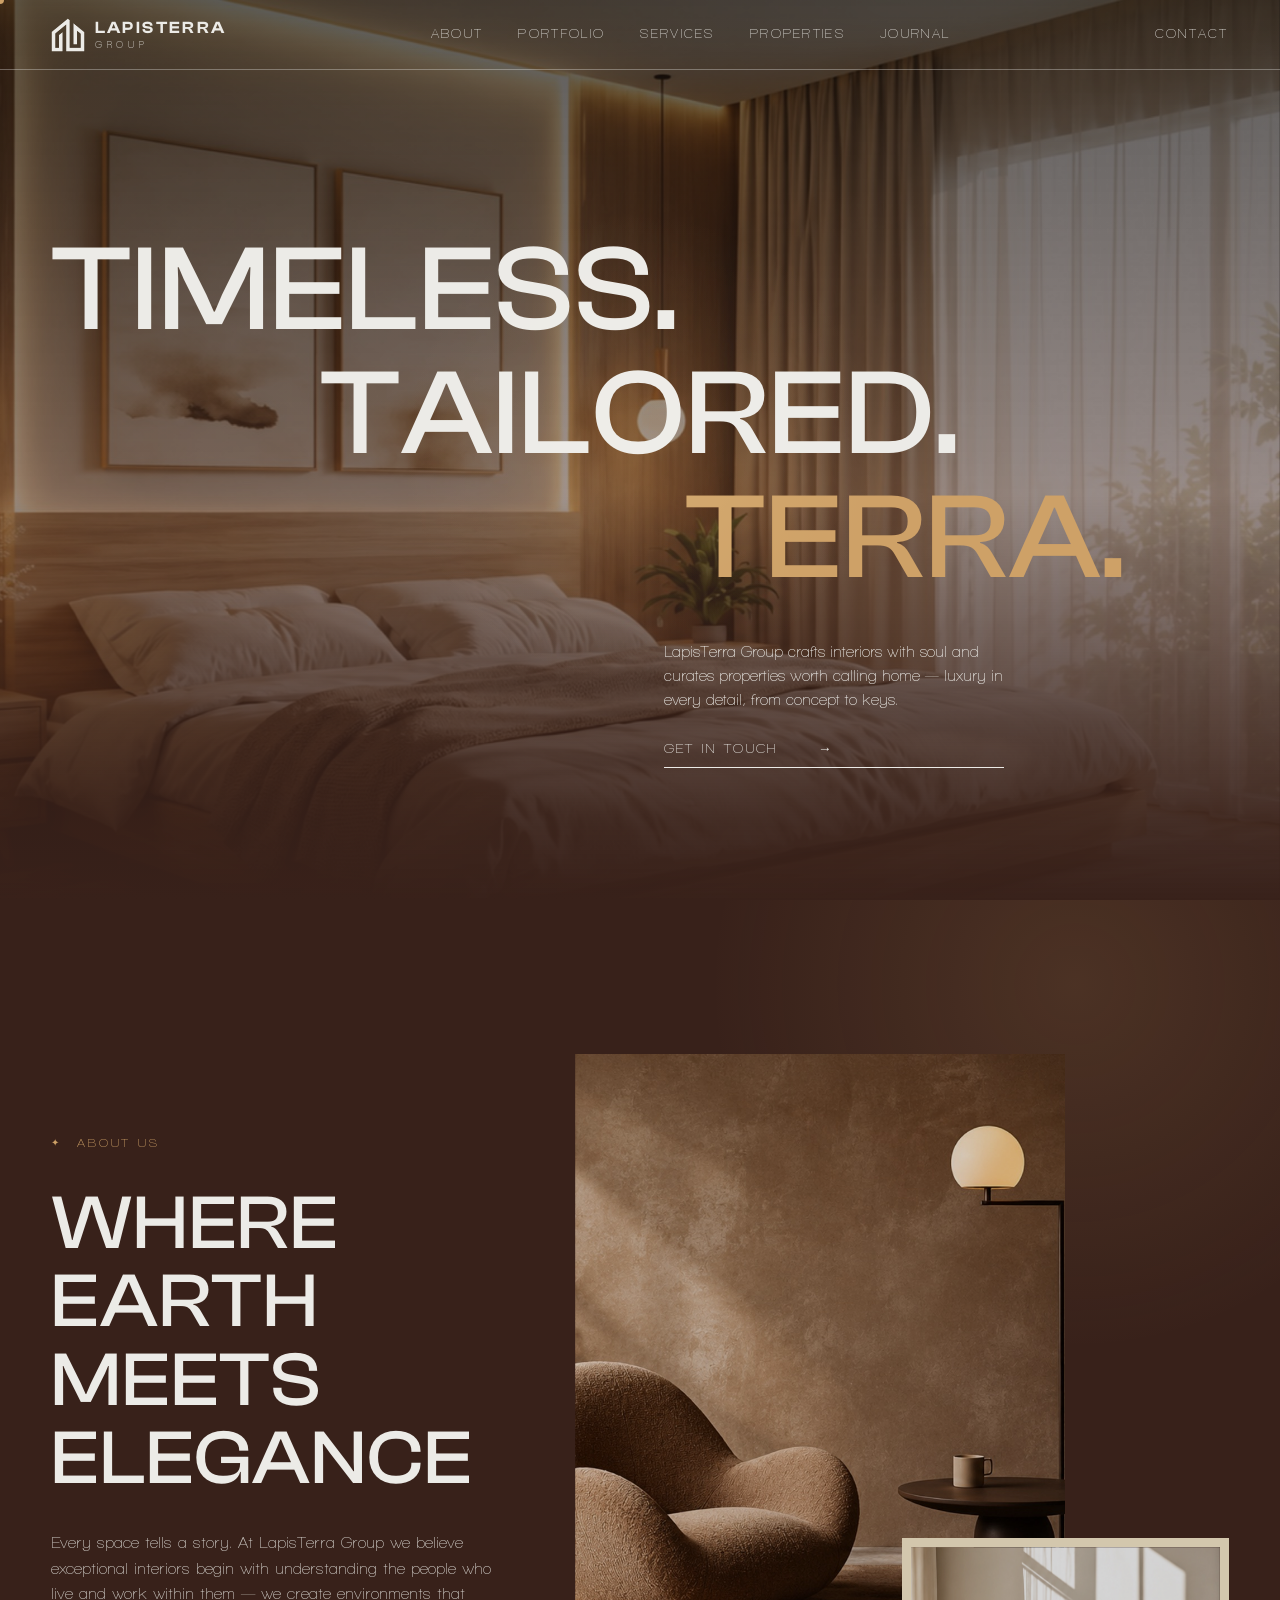
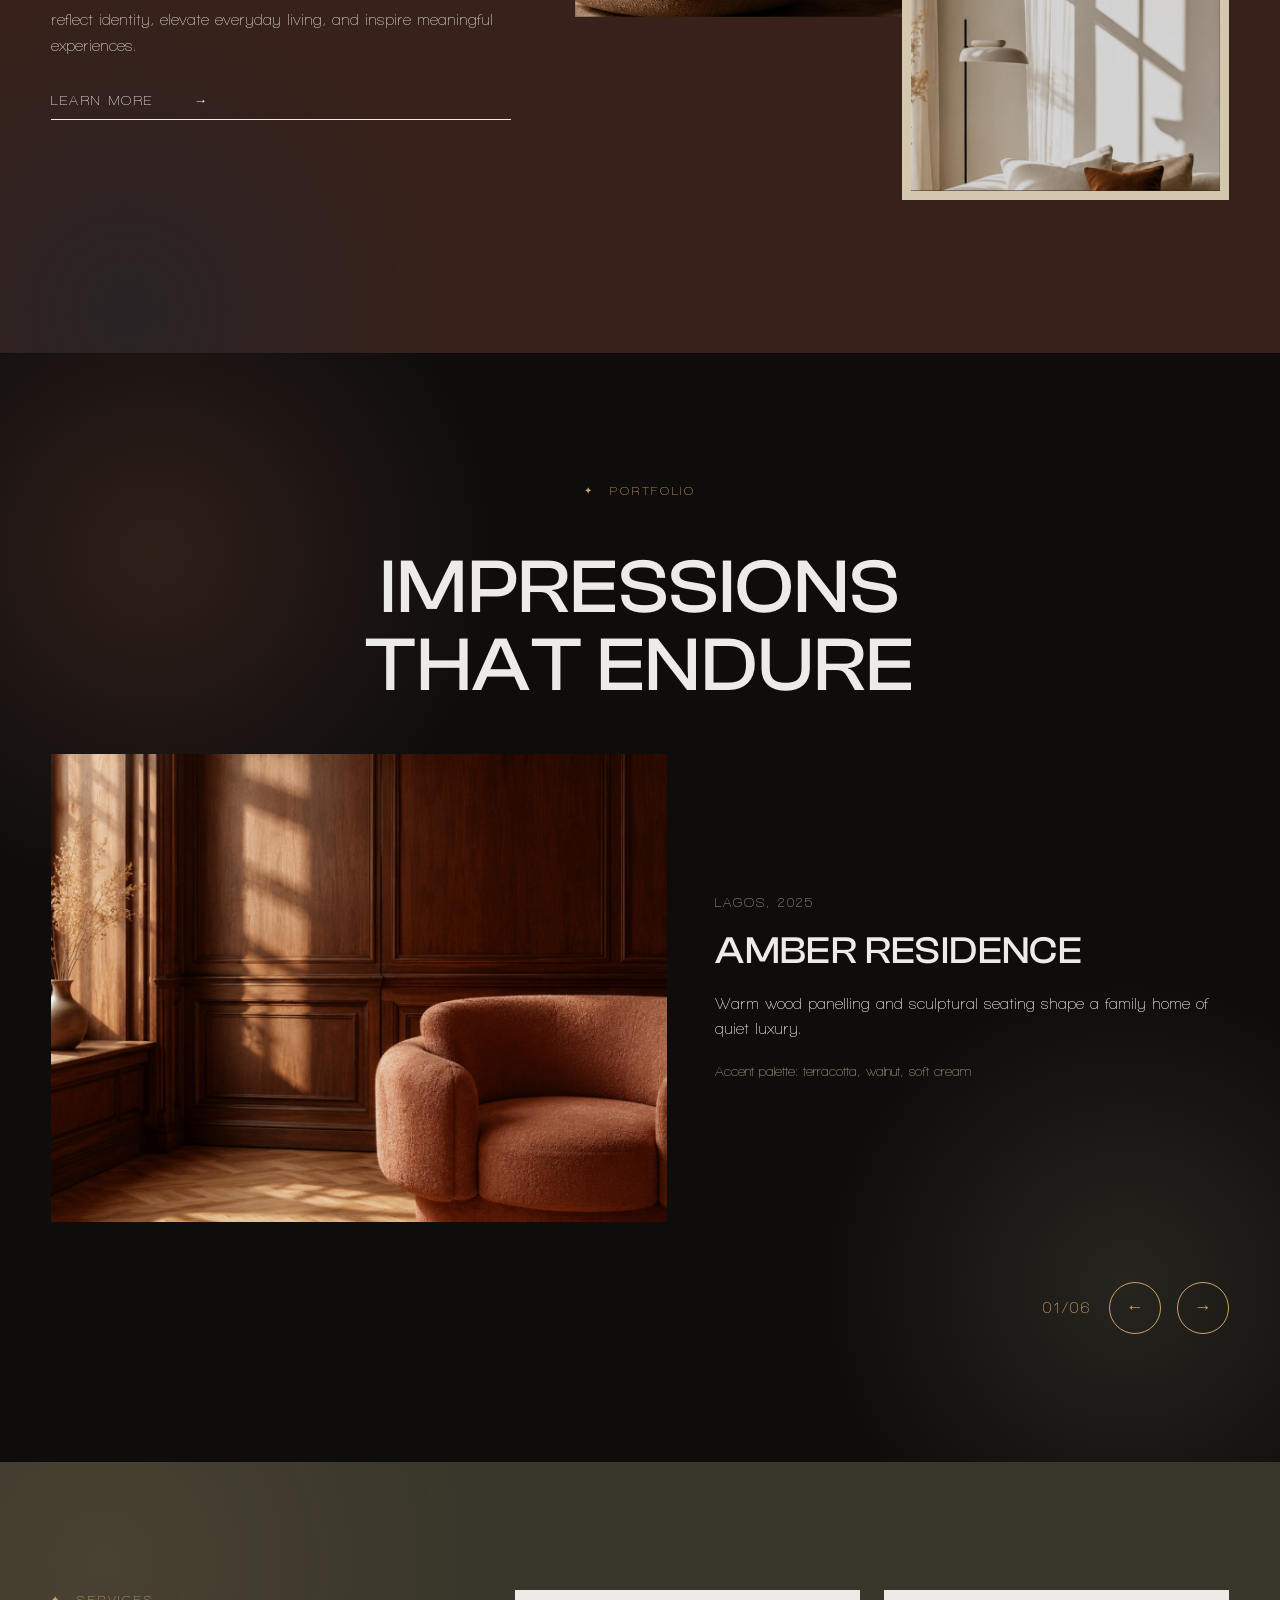
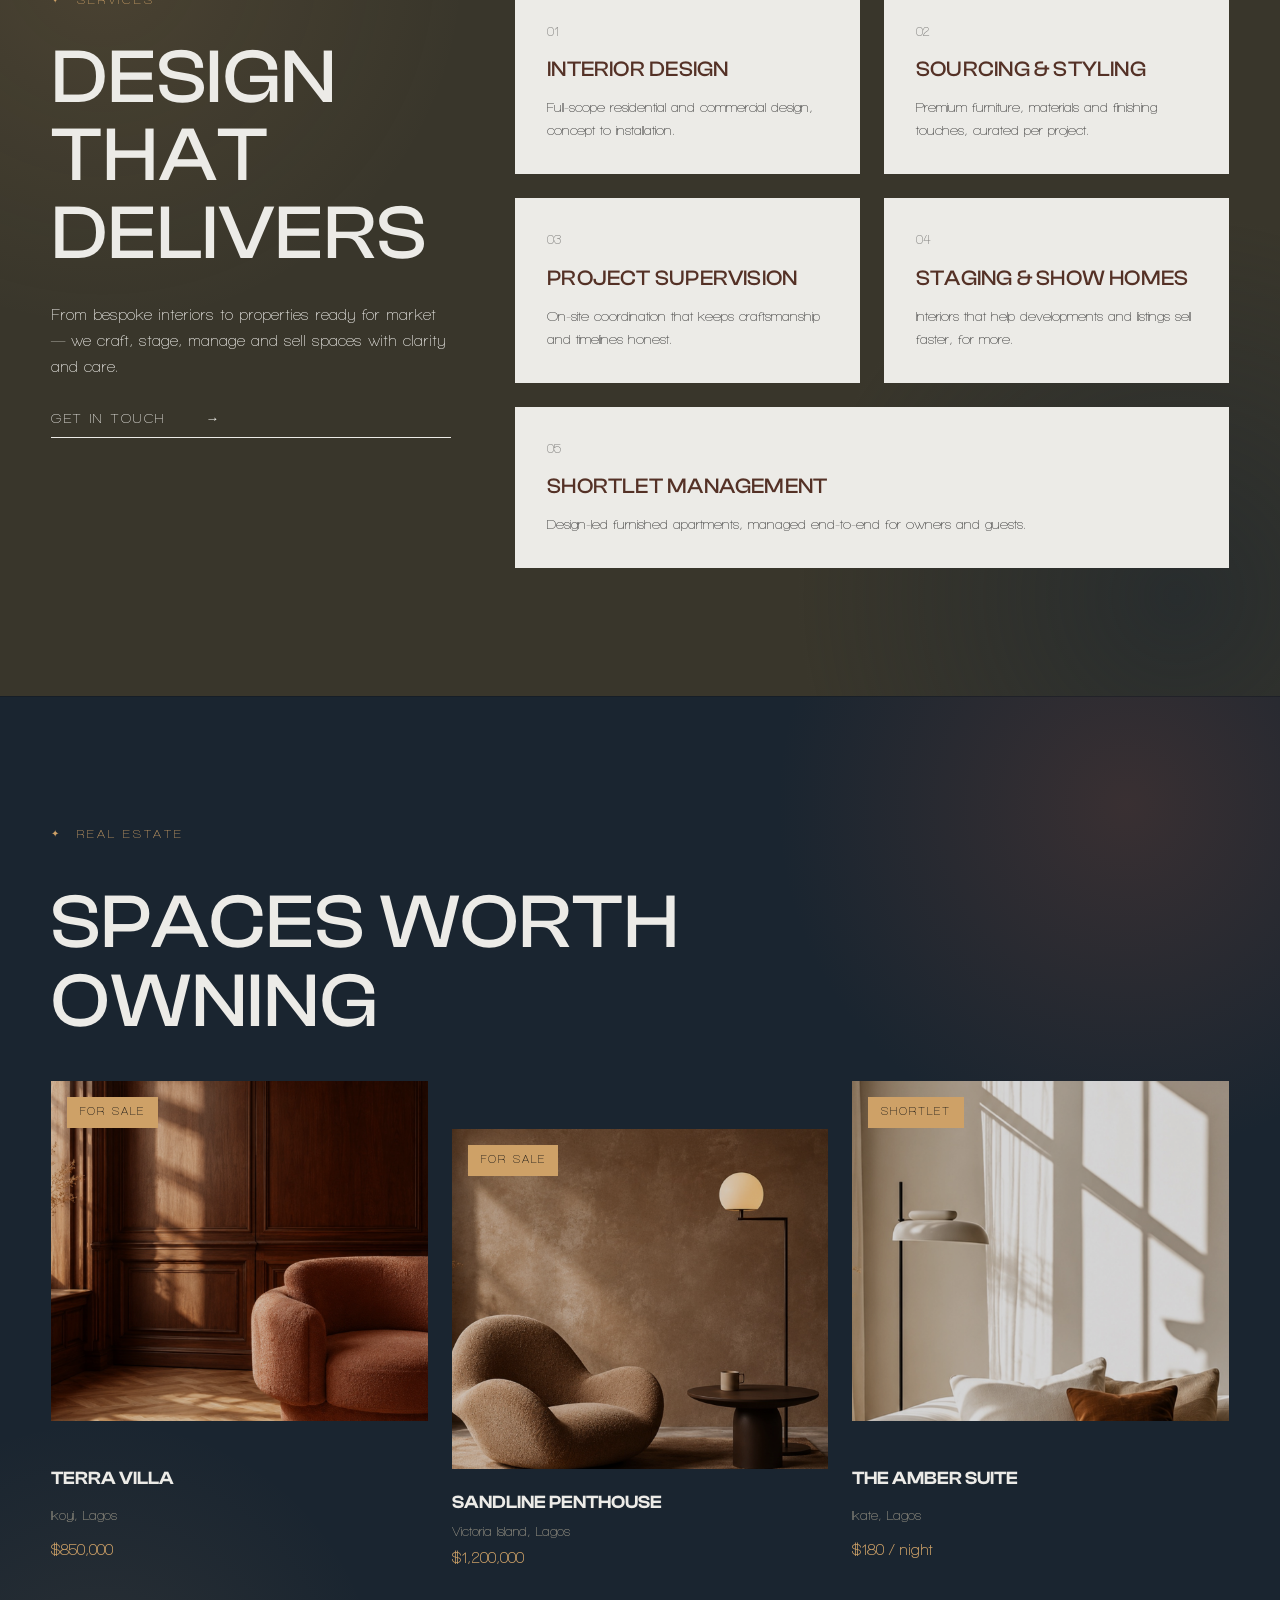
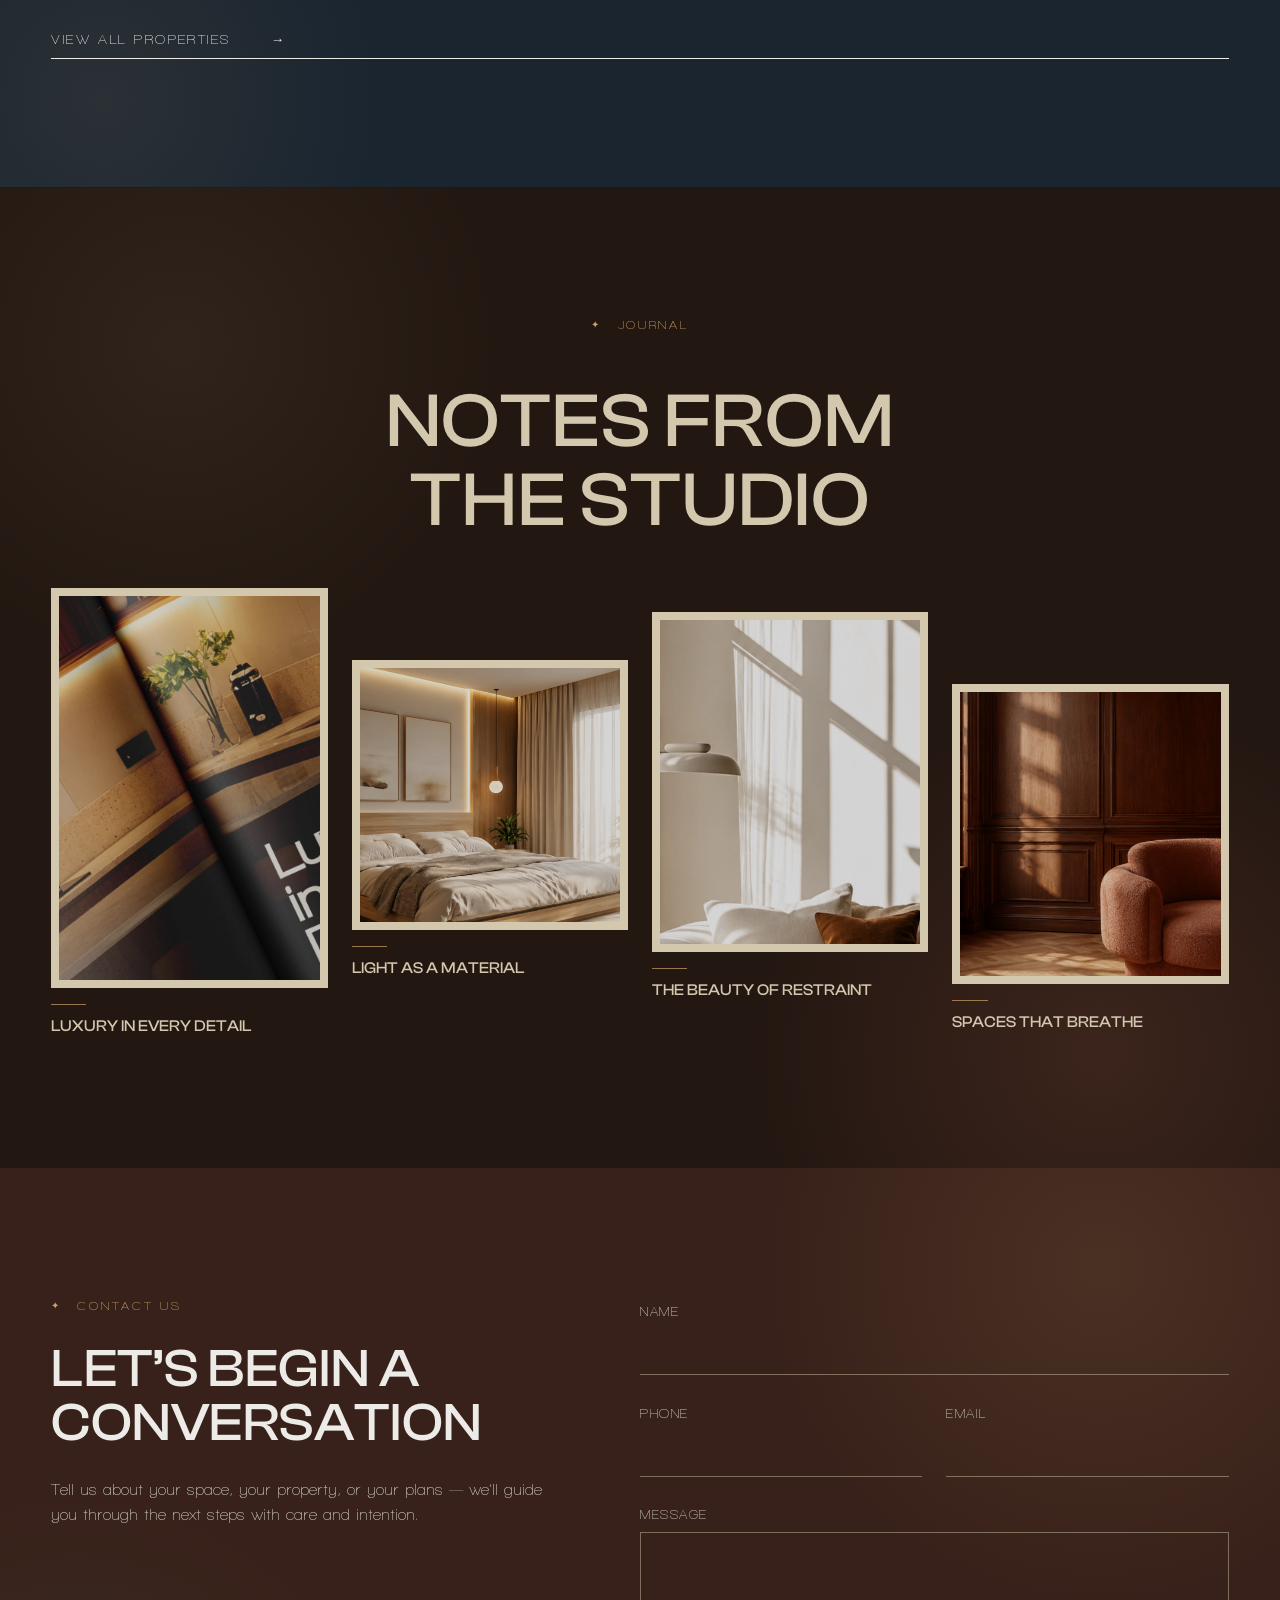
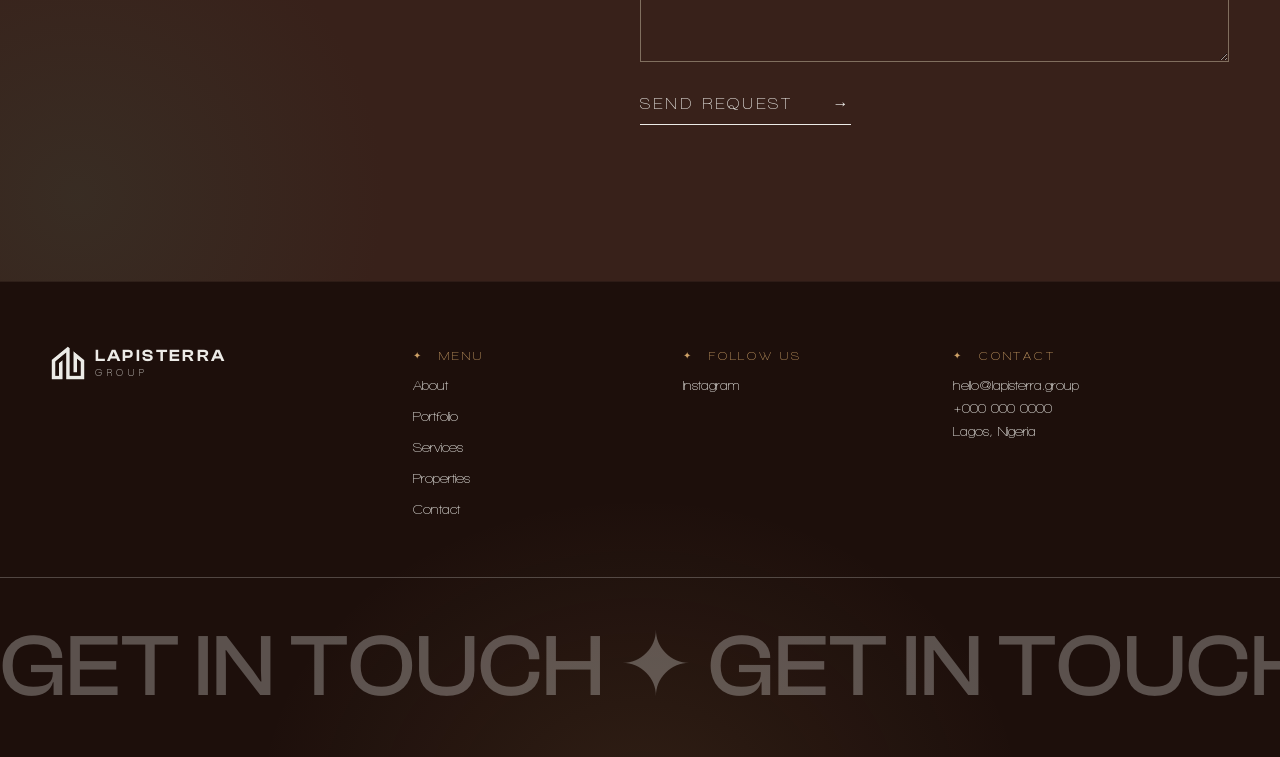
==== index.html @ 747cb086 "moody pass: dimmer rooms, ambient palette auras, lamp cursor with click flash" ====
<!DOCTYPE html>
<html lang="en">
<head>
<meta charset="utf-8">
<meta name="viewport" content="width=device-width,initial-scale=1">
<title>LapisTerra Group — Interior Design &amp; Real Estate</title>
<meta name="description" content="LapisTerra Group creates timeless interiors and curates exceptional properties. Interior design, staging, sales and shortlets.">
<meta property="og:title" content="LapisTerra Group — Interior Design &amp; Real Estate">
<meta property="og:description" content="LapisTerra Group creates timeless interiors and curates exceptional properties. Interior design, staging, sales and shortlets.">
<meta property="og:image" content="assets/img/placeholder/hero.jpg">
<link rel="stylesheet" href="assets/css/base.css">
<link rel="stylesheet" href="assets/css/home.css">
</head>
<body>
<header class="nav" id="top">
  <div class="nav-inner">
    <a class="brand" href="index.html" aria-label="LapisTerra Group home">
      <img src="assets/img/logo-mark-cream.png" alt="" width="34" height="34">
      <span class="brand-text">LAPISTERRA<small>GROUP</small></span>
    </a>
    <nav class="nav-links" id="navLinks">
      <a href="#about">About</a><a href="#portfolio">Portfolio</a><a href="#services">Services</a>
      <a href="#properties">Properties</a><a href="#journal">Journal</a>
    </nav>
    <a class="nav-contact" href="#contact">Contact</a>
    <button class="nav-burger" id="navBurger" aria-label="Menu" aria-expanded="false"><span></span><span></span></button>
  </div>
</header>

<section class="hero">
  <img class="hero-bg" src="assets/img/placeholder/hero.jpg" alt="Warm contemporary interior by LapisTerra">
  <div class="hero-content container">
    <h1 class="hero-title">
      <span class="reveal">Timeless.</span>
      <span class="reveal">Tailored.</span>
      <span class="reveal">Terra.</span>
    </h1>
    <div class="hero-intro reveal">
      <p>LapisTerra Group crafts interiors with soul and curates properties worth calling home — luxury in every detail, from concept to keys.</p>
      <a class="line-link" href="#contact">Get in touch <span aria-hidden="true">→</span></a>
    </div>
  </div>
</section>

<section id="about" class="room room-brown about container">
  <div class="about-copy">
    <p class="eyebrow reveal">About us</p>
    <h2 class="reveal">Where Earth<br>Meets Elegance</h2>
    <p class="reveal">Every space tells a story. At LapisTerra Group we believe exceptional interiors begin with understanding the people who live and work within them — we create environments that reflect identity, elevate everyday living, and inspire meaningful experiences.</p>
    <a class="line-link reveal" href="#contact">Learn more <span aria-hidden="true">→</span></a>
  </div>
  <div class="about-media">
    <span class="reveal-img"><img src="assets/img/placeholder/about-1.jpg" alt="Sunlit armchair in a warm plaster room"></span>
    <span class="reveal-img"><img src="assets/img/placeholder/about-2.jpg" alt="Cream living room with terracotta accents"></span>
  </div>
</section>
<section id="portfolio" class="room room-ink portfolio container">
  <p class="eyebrow reveal" style="text-align:center">Portfolio</p>
  <h2 class="reveal" style="text-align:center">Impressions<br>That Endure</h2>
  <div class="carousel" id="carousel">
    <article class="slide is-active">
      <span class="frame"><img src="assets/img/placeholder/p1.jpg" alt="Amber Residence living space"></span>
      <div class="slide-body">
        <p class="slide-meta">Lagos, 2025</p>
        <h3>Amber Residence</h3>
        <p>Warm wood panelling and sculptural seating shape a family home of quiet luxury.</p>
        <p class="slide-note">Accent palette: terracotta, walnut, soft cream</p>
      </div>
    </article>
    <article class="slide">
      <span class="frame"><img src="assets/img/placeholder/p2.jpg" alt="Sandline Loft living space"></span>
      <div class="slide-body">
        <p class="slide-meta">Abuja, 2025</p>
        <h3>Sandline Loft</h3>
        <p>Minimalist surfaces meet natural light in this contemporary urban sanctuary.</p>
        <p class="slide-note">Accent palette: sand, concrete, champagne</p>
      </div>
    </article>
    <article class="slide">
      <span class="frame"><img src="assets/img/placeholder/p3.jpg" alt="Cream Court living space"></span>
      <div class="slide-body">
        <p class="slide-meta">Lagos, 2024</p>
        <h3>Cream Court</h3>
        <p>Neutral tones and layered textures create a serene backdrop for refined living.</p>
        <p class="slide-note">Accent palette: cream, linen, soft gold</p>
      </div>
    </article>
    <article class="slide">
      <span class="frame"><img src="assets/img/placeholder/p4.jpg" alt="Haven Suite living space"></span>
      <div class="slide-body">
        <p class="slide-meta">Accra, 2024</p>
        <h3>Haven Suite</h3>
        <p>Bold geometry and warm materials craft a deeply personal retreat.</p>
        <p class="slide-note">Accent palette: olive, brass, ochre</p>
      </div>
    </article>
    <article class="slide">
      <span class="frame"><img src="assets/img/placeholder/p5.jpg" alt="Terra Lounge living space"></span>
      <div class="slide-body">
        <p class="slide-meta">Lagos, 2023</p>
        <h3>Terra Lounge</h3>
        <p>Earth tones and natural elements forge a timeless environment for hospitality.</p>
        <p class="slide-note">Accent palette: terra, charcoal, sage</p>
      </div>
    </article>
    <article class="slide">
      <span class="frame"><img src="assets/img/placeholder/p1.jpg" alt="Atrium House living space"></span>
      <div class="slide-body">
        <p class="slide-meta">Ikoyi, 2023</p>
        <h3>Atrium House</h3>
        <p>Soaring volumes and natural materials celebrate the art of light and space.</p>
        <p class="slide-note">Accent palette: oak, skylight, ivory</p>
      </div>
    </article>
  </div>
  <div class="carousel-ctrl">
    <span id="slideCount">01/06</span>
    <button id="prevSlide" aria-label="Previous project">←</button>
    <button id="nextSlide" aria-label="Next project">→</button>
  </div>
</section>
<section id="services" class="services">
  <div class="services-inner container">
    <div class="services-copy">
      <p class="eyebrow reveal">Services</p>
      <h2 class="reveal">Design That<br>Delivers</h2>
      <p class="reveal">From bespoke interiors to properties ready for market — we craft, stage, manage and sell spaces with clarity and care.</p>
      <a class="line-link reveal" href="#contact">Get in touch <span aria-hidden="true">→</span></a>
    </div>
    <div class="services-grid stagger">
      <article class="svc reveal"><span>01</span><h3>Interior Design</h3><p>Full-scope residential and commercial design, concept to installation.</p></article>
      <article class="svc reveal"><span>02</span><h3>Sourcing &amp; Styling</h3><p>Premium furniture, materials and finishing touches, curated per project.</p></article>
      <article class="svc reveal"><span>03</span><h3>Project Supervision</h3><p>On-site coordination that keeps craftsmanship and timelines honest.</p></article>
      <article class="svc reveal"><span>04</span><h3>Staging &amp; Show Homes</h3><p>Interiors that help developments and listings sell faster, for more.</p></article>
      <article class="svc reveal"><span>05</span><h3>Shortlet Management</h3><p>Design-led furnished apartments, managed end-to-end for owners and guests.</p></article>
    </div>
  </div>
</section>
<section id="properties" class="room room-navy props container">
  <p class="eyebrow reveal">Real Estate</p>
  <h2 class="reveal">Spaces Worth<br>Owning</h2>
  <div class="props-grid stagger" id="featuredGrid"><p class="props-fallback">Listings are being updated — <a href="#contact">contact us</a> for current availability.</p></div>
  <a class="line-link reveal" href="properties.html">View all properties <span aria-hidden="true">→</span></a>
</section>
<section id="journal" class="room room-umber journal container">
  <p class="eyebrow reveal" style="text-align:center">Journal</p>
  <h2 class="reveal" style="text-align:center">Notes From<br>The Studio</h2>
  <div class="journal-grid stagger">
    <figure class="reveal"><span class="frame"><img src="assets/img/placeholder/magazine.jpg" alt=""></span><figcaption>Luxury in Every Detail</figcaption></figure>
    <figure class="reveal"><span class="frame"><img src="assets/img/placeholder/p4.jpg" alt=""></span><figcaption>Light as a Material</figcaption></figure>
    <figure class="reveal"><span class="frame"><img src="assets/img/placeholder/p3.jpg" alt=""></span><figcaption>The Beauty of Restraint</figcaption></figure>
    <figure class="reveal"><span class="frame"><img src="assets/img/placeholder/p5.jpg" alt=""></span><figcaption>Spaces That Breathe</figcaption></figure>
  </div>
</section>
<section id="contact" class="room room-brown contact container">
  <div class="contact-copy">
    <p class="eyebrow reveal">Contact us</p>
    <h2 class="reveal">Let&rsquo;s Begin a<br>Conversation</h2>
    <p class="reveal">Tell us about your space, your property, or your plans — we&rsquo;ll guide you through the next steps with care and intention.</p>
  </div>
  <form class="contact-form reveal" action="https://formspree.io/f/FORM_ID" method="POST" novalidate>
    <input type="text" name="_gotcha" style="display:none" tabindex="-1" autocomplete="off">
    <label>Name<input name="name" type="text" required></label>
    <div class="form-row">
      <label>Phone<input name="phone" type="tel"></label>
      <label>Email<input name="email" type="email" required></label>
    </div>
    <label>Message<textarea name="message" rows="4" required></textarea></label>
    <button class="line-link" type="submit">Send request <span aria-hidden="true">→</span></button>
    <p class="form-msg" role="status" aria-live="polite"></p>
  </form>
</section>
<footer class="footer">
  <div class="footer-grid container">
    <div class="footer-brand">
      <a class="brand" href="index.html" aria-label="LapisTerra Group home">
        <img src="assets/img/logo-mark-cream.png" alt="" width="34" height="34">
        <span class="brand-text">LAPISTERRA<small>GROUP</small></span>
      </a>
    </div>
    <nav><p class="eyebrow">Menu</p><a href="index.html#about">About</a><a href="index.html#portfolio">Portfolio</a><a href="index.html#services">Services</a><a href="properties.html">Properties</a><a href="index.html#contact">Contact</a></nav>
    <div><p class="eyebrow">Follow us</p><a href="https://instagram.com" rel="noopener" target="_blank">Instagram</a></div>
    <div><p class="eyebrow">Contact</p><p>hello@lapisterra.group<br>+000 000 0000<br>Lagos, Nigeria</p></div>
  </div>
  <div class="marquee" aria-hidden="true"><div class="marquee-track">
    <span>Get in touch ✦ Get in touch ✦ Get in touch ✦ Get in touch ✦ </span>
    <span>Get in touch ✦ Get in touch ✦ Get in touch ✦ Get in touch ✦ </span>
  </div></div>
</footer>
<script type="module" src="assets/js/main.js"></script>
<script type="module" src="assets/js/cursor.js"></script>
</body>
</html>
---- assets/css/base.css ----
/* ---------- fonts ---------- */
@font-face{font-family:"Clash Display";src:url("../fonts/ClashDisplay-Medium.woff2") format("woff2");font-weight:500;font-display:swap}
@font-face{font-family:"Clash Display";src:url("../fonts/ClashDisplay-Semibold.woff2") format("woff2");font-weight:600;font-display:swap}
@font-face{font-family:"Walkway";src:url("../fonts/Walkway SemiBold.ttf") format("truetype");font-weight:400;font-display:swap}
@font-face{font-family:"Walkway";src:url("../fonts/Walkway Bold.ttf") format("truetype");font-weight:700;font-display:swap}

/* ---------- tokens ---------- */
:root{
  --terra:#754436;--terra-dark:#543126;--sand:#D3C7AD;--gold:#CEA167;
  --cream:#ECEBE7;--olive:#6C6751;--navy:#28374A;--ink:#121212;
  /* room palette: dim material blocks from the brand's colour-proportion
     sheet; other palette colours glow inside each room as ambient light */
  --room-brown:#38211A;--room-ink:#0E0D0C;--room-olive:#39362B;
  --room-navy:#1A2530;--room-umber:#231711;--room-sand:#D3C7AD;--room-footer:#1D0F0B;
  --font-display:"Clash Display","Avenir Next Condensed","Arial Narrow",sans-serif;
  --font-body:"Walkway","Century Gothic","Futura","Trebuchet MS",sans-serif;
  --pad:clamp(1.25rem,4vw,4rem);
  --h-hero:clamp(3.2rem,9.5vw,8.5rem);
  --h-section:clamp(2.4rem,6vw,5.5rem);
}
*{margin:0;padding:0;box-sizing:border-box}
html{scroll-behavior:smooth}
body{font-family:var(--font-body);color:var(--cream);background:var(--room-ink);line-height:1.6;-webkit-font-smoothing:antialiased}

/* full-bleed colour room: sections are .container elements, so the block
   colour is extended sideways and clipped to the viewport */
.room{position:relative;box-shadow:0 0 0 100vmax var(--room);clip-path:inset(0 -100vmax);background:var(--room)}
.room-brown{--room:var(--room-brown)}
.room-ink{--room:var(--room-ink)}
.room-olive{--room:var(--room-olive)}
.room-navy{--room:var(--room-navy)}
.room-umber{--room:var(--room-umber)}
.room-sand{--room:var(--room-sand);color:var(--ink)}

/* keyboard focus */
:focus-visible{outline:2px solid var(--gold);outline-offset:3px}

/* lamp cursor (cursor.js adds .has-cursor on capable devices) */
html.has-cursor body{cursor:none}
html.has-cursor input,html.has-cursor textarea,html.has-cursor select{cursor:text}
.cursor-dot,.cursor-glow{position:fixed;top:0;left:0;pointer-events:none;will-change:transform;border-radius:50%}
.cursor-dot{z-index:1001;width:8px;height:8px;margin:-4px 0 0 -4px;background:var(--gold);transition:width .25s,height .25s,margin .25s,background .25s,border .25s}
.cursor-dot.is-link{width:44px;height:44px;margin:-22px 0 0 -22px;background:transparent;border:1px solid var(--gold)}
.cursor-glow{z-index:1000;width:56vmin;height:56vmin;margin:-28vmin 0 0 -28vmin;background:radial-gradient(circle,rgba(206,161,103,.17),rgba(206,161,103,.05) 42%,transparent 66%);mix-blend-mode:screen}
.cursor-glow.pulse{animation:cursor-pulse .55s ease-out}
@keyframes cursor-pulse{35%{scale:1.3}100%{scale:1}}

/* dim imagery: pictures sit low-lit and brighten under attention */
.frame img,.reveal-img img,.detail-gallery img{filter:brightness(.84) saturate(.97)}
img{max-width:100%;display:block}
a{color:inherit;text-decoration:none}

.container{max-width:1400px;margin-inline:auto;padding-inline:var(--pad)}
.eyebrow{font-size:.78rem;letter-spacing:.22em;text-transform:uppercase;color:var(--gold)}
.eyebrow::before{content:"\2726\00a0\00a0";font-size:.6rem;vertical-align:1px}
h1,h2,h3{font-family:var(--font-display);font-weight:500;text-transform:uppercase;line-height:1.02;letter-spacing:.01em}

/* brand lockup: SVG mark + wordmark, used by nav/footer */
.brand{display:inline-flex;align-items:center;gap:.6rem}
.brand-text{font-family:var(--font-display);font-weight:600;letter-spacing:.14em;font-size:1.05rem;display:flex;flex-direction:column;line-height:1}
.brand-text small{font-family:var(--font-body);font-size:.55rem;letter-spacing:.55em;opacity:.8;margin-top:.25rem}

/* nav: shared by all pages (transparent-over-hero → cream when scrolled on the
   homepage; permanently cream via .page-nav on interior pages) */
.nav{position:fixed;inset:0 0 auto 0;z-index:50;color:var(--cream)}
@media (prefers-reduced-motion: no-preference){
  .nav{transition:background .35s ease,color .35s ease}
}
.nav-inner{display:flex;align-items:center;gap:2.5rem;padding:1.1rem var(--pad);border-bottom:1px solid color-mix(in srgb,currentColor 35%,transparent)}
.nav-links{display:flex;gap:2.2rem;margin-inline:auto}
.nav-links a,.nav-contact{font-size:.8rem;letter-spacing:.18em;text-transform:uppercase;opacity:.9}
.nav-links a:hover,.nav-contact:hover{opacity:1}
.nav.scrolled{background:var(--room-ink);color:var(--cream)}
.nav-burger{display:none}
@media (max-width:768px){
  .nav-links,.nav-contact{display:none}
  .nav-burger{display:flex;flex-direction:column;gap:6px;background:none;border:0;margin-left:auto;cursor:pointer}
  .nav-burger span{width:26px;height:2px;background:currentColor}
  .nav.open{background:var(--terra-dark)}
  .nav.open .nav-links{display:flex;position:fixed;inset:0;background:var(--terra-dark);flex-direction:column;justify-content:center;align-items:center;gap:2rem;font-size:1.2rem}
  .nav.open .nav-burger span:first-child{transform:translateY(4px) rotate(45deg)}
  .nav.open .nav-burger span:last-child{transform:translateY(-4px) rotate(-45deg)}
}
@media (max-width:768px) and (prefers-reduced-motion: no-preference){
  .nav-burger span{transition:transform .3s}
}

/* underlined arrow link, as in reference */
.line-link{display:inline-flex;align-items:center;gap:2.5rem;padding-bottom:.45rem;border-bottom:1px solid currentColor;font-size:.85rem;letter-spacing:.18em;text-transform:uppercase}
.line-link:hover{gap:3.2rem;color:var(--gold)}
@media (prefers-reduced-motion: no-preference){
  .line-link{transition:gap .3s ease,color .3s ease}
}

/* clipped image frame: enables quiet hover zooms without layout bleed */
.frame{display:block;overflow:hidden}
.frame img{width:100%;height:100%;object-fit:cover}

/* scroll reveal primitives (JS adds .in) */
@media (prefers-reduced-motion: no-preference){
  .reveal{opacity:0;transform:translateY(34px);transition:opacity 1s cubic-bezier(.2,.65,.2,1),transform 1s cubic-bezier(.2,.65,.2,1)}
  .reveal.in{opacity:1;transform:none}
  .reveal-img{display:block;overflow:hidden}
  .reveal-img img{clip-path:inset(0 0 100% 0);transition:clip-path 1.1s cubic-bezier(.6,.05,.2,1),transform .9s cubic-bezier(.2,.6,.2,1)}
  .reveal-img.in img{clip-path:inset(0 0 0 0)}
  /* grids marked .stagger cascade their children's reveals */
  .stagger>*:nth-child(2){transition-delay:.12s}
  .stagger>*:nth-child(3){transition-delay:.24s}
  .stagger>*:nth-child(4){transition-delay:.36s}
  .stagger>*:nth-child(5){transition-delay:.48s}
  /* quiet hover zooms inside clipped frames; light returns under the lamp */
  .frame img{transition:transform .9s cubic-bezier(.2,.6,.2,1),filter .9s ease}
  .reveal-img img{transition:clip-path 1.1s cubic-bezier(.6,.05,.2,1),transform .9s cubic-bezier(.2,.6,.2,1),filter .9s ease}
  .prop-card:hover .frame img,figure:hover .frame img,.reveal-img:hover img{transform:scale(1.045);filter:brightness(1) saturate(1)}
  .slide.is-active .frame img{filter:brightness(.95) saturate(1)}
}

/* property card, shared by home featured grid + properties listing page */
/* dark-room treatment: cards sit on navy (home + listing pages) */
.prop-card{position:relative;display:grid;gap:0}
.prop-card .frame{height:340px}
.prop-tag{position:absolute;top:1rem;left:1rem;background:var(--gold);color:var(--ink);font-size:.7rem;letter-spacing:.18em;text-transform:uppercase;padding:.4rem .8rem}
.prop-body{display:grid;gap:.2rem;padding:1.2rem 0}
.prop-body strong{font-family:var(--font-display);text-transform:uppercase;font-size:1.15rem;color:var(--cream)}
.prop-body em{font-style:normal;font-size:.85rem;color:var(--sand);opacity:.75}
.prop-body b{font-size:.95rem;color:var(--gold)}

/* footer + marquee: shared by all pages */
.footer{color:var(--cream);padding-top:4rem;overflow:hidden;
  background:radial-gradient(50vmax 40vmax at 50% 110%,rgba(206,161,103,.1),transparent 60%),
             var(--room-footer)}
.footer-grid{display:grid;grid-template-columns:1.4fr 1fr 1fr 1.2fr;gap:2.5rem;padding-bottom:3.5rem}
.footer-grid nav,.footer-grid div{display:grid;gap:.5rem;align-content:start;font-size:.9rem}
.footer-grid a:hover{color:var(--gold)}
.marquee{border-top:1px solid color-mix(in srgb,var(--cream) 25%,transparent);padding-block:1.2rem}
.marquee-track{display:flex;white-space:nowrap;font-family:var(--font-display);text-transform:uppercase;font-size:clamp(2.5rem,7vw,5.5rem);color:color-mix(in srgb,var(--cream) 30%,transparent)}
@media (prefers-reduced-motion: no-preference){
  .marquee-track{animation:marquee 22s linear infinite}
  @keyframes marquee{to{transform:translateX(-50%)}}
}
@media (max-width:900px){.footer-grid{grid-template-columns:1fr 1fr}}
---- assets/css/home.css ----
/* hero */
.hero{position:relative;min-height:100svh;display:flex;align-items:center;color:var(--cream);overflow:hidden}
.hero-bg{position:absolute;inset:0;width:100%;height:100%;object-fit:cover}
@media (prefers-reduced-motion: no-preference){
  .hero-bg{animation:hero-settle 5.5s cubic-bezier(.2,.6,.2,1) both}
  @keyframes hero-settle{from{transform:scale(1.07)}to{transform:scale(1)}}
}
.hero::after{content:"";position:absolute;inset:0;background:linear-gradient(180deg,rgba(14,13,12,.68) 0%,rgba(56,33,26,.52) 55%,rgba(56,33,26,.94) 92%,#38211A 100%)}
.hero-content{position:relative;z-index:1;width:100%;padding-top:6rem}
.hero-title{font-size:var(--h-hero);display:flex;flex-direction:column}
.hero-title span:nth-child(2){align-self:center}
.hero-title span:nth-child(3){align-self:flex-end;margin-right:8vw;color:var(--gold)}
.hero-intro{max-width:340px;margin:2.5rem 0 0 52%;display:grid;gap:1.6rem;font-size:.95rem}
@media (max-width:768px){.hero-intro{margin-left:0}}

/* about section — brown room lit by gold and a navy shadow */
.about{display:grid;grid-template-columns:minmax(300px,460px) 1fr;gap:4rem;padding-block:clamp(5rem,12vw,10rem);
  background:radial-gradient(46vmax 46vmax at 84% 8%,rgba(206,161,103,.13),transparent 62%),
             radial-gradient(42vmax 42vmax at 10% 96%,rgba(26,37,48,.5),transparent 60%),
             var(--room)}
.about-copy{display:grid;gap:2rem;align-content:center}
.about-copy h2{font-size:var(--h-section);color:var(--cream)}
.about-copy p:not(.eyebrow){color:color-mix(in srgb,var(--cream) 82%,transparent)}
/* editorial composition: tall lead image, smaller study overlapping its
   lower-right corner, mounted on the room colour */
.about-media{display:grid;grid-template-columns:repeat(12,1fr);align-items:start}
.about-media .reveal-img:first-child{grid-column:1/10}
.about-media .reveal-img:first-child img{height:clamp(420px,44vw,620px)}
.about-media .reveal-img:last-child{grid-column:7/13;margin-top:-24%;z-index:1;border:9px solid var(--sand)}
.about-media .reveal-img:last-child img{height:clamp(180px,19vw,260px)}
.about-media img{width:100%;object-fit:cover}
@media (max-width:900px){
  .about{grid-template-columns:1fr}
  .about-media .reveal-img:first-child{grid-column:1/-1}
  .about-media .reveal-img:last-child{grid-column:4/13;margin-top:-18%}
}

/* portfolio carousel — ink gallery warmed by terracotta and olive light */
.portfolio{padding-block:clamp(4rem,10vw,8rem);display:grid;gap:3rem;
  background:radial-gradient(44vmax 44vmax at 12% 18%,rgba(117,68,54,.32),transparent 62%),
             radial-gradient(40vmax 40vmax at 88% 84%,rgba(108,103,81,.26),transparent 60%),
             var(--room)}
.portfolio h2{font-size:var(--h-section);color:var(--cream)}
.carousel{position:relative;min-height:480px}
.slide{position:absolute;inset:0;display:grid;grid-template-columns:1.2fr 1fr;gap:3rem;opacity:0;transition:opacity .6s ease;pointer-events:none}
.slide.is-active{opacity:1;pointer-events:auto;position:relative}
.slide .frame{height:clamp(380px,52vh,520px)}
@media (prefers-reduced-motion: no-preference){
  .slide.is-active .frame img{animation:slide-in 1.2s cubic-bezier(.2,.6,.2,1) both}
  @keyframes slide-in{from{transform:scale(1.07);opacity:.4}to{transform:scale(1);opacity:1}}
}
.slide-body{display:grid;gap:1.2rem;align-content:center}
.slide-body h3{font-size:clamp(1.6rem,3vw,2.6rem);color:var(--cream)}
.slide-meta{font-size:.8rem;letter-spacing:.15em;text-transform:uppercase;color:var(--sand);opacity:.8}
.slide-note{font-size:.85rem;color:var(--sand);opacity:.75}
.carousel-ctrl{display:flex;align-items:center;gap:1rem;justify-content:flex-end}
.carousel-ctrl span{color:var(--gold);letter-spacing:.15em}
.carousel-ctrl button{width:52px;height:52px;border-radius:50%;border:1px solid var(--gold);background:none;color:var(--gold);font-size:1.1rem;cursor:pointer}
.carousel-ctrl button:hover{background:var(--gold);color:var(--ink)}
@media (prefers-reduced-motion: no-preference){
  .carousel-ctrl button{transition:background .3s,color .3s}
}
@media (max-width:900px){.slide{grid-template-columns:1fr}.slide .frame{height:300px}}

/* services section: the olive room, gold above, navy shadow below */
.services{position:relative;color:var(--cream);padding-block:clamp(4rem,10vw,8rem);
  background:radial-gradient(46vmax 46vmax at 8% 12%,rgba(206,161,103,.11),transparent 62%),
             radial-gradient(48vmax 48vmax at 92% 88%,rgba(26,37,48,.55),transparent 62%),
             var(--room-olive)}
.services-inner{position:relative;display:grid;grid-template-columns:minmax(280px,400px) 1fr;gap:4rem}
.services-copy{display:grid;gap:1.8rem;align-content:start}
.services-copy h2{font-size:var(--h-section)}
.services-grid{display:grid;grid-template-columns:repeat(2,1fr);gap:1.5rem}
.svc{background:var(--cream);color:var(--ink);padding:2rem;display:grid;gap:1rem;align-content:start}
.svc span{font-size:.8rem;opacity:.55}
.svc h3{font-size:1.35rem;color:var(--terra-dark)}
.svc p{font-size:.9rem;opacity:.8}
.svc:last-child{grid-column:1/-1}
@media (max-width:900px){.services-inner{grid-template-columns:1fr}.services-grid{grid-template-columns:1fr}}

/* properties section — navy room with terracotta dusk */
.props{padding-block:clamp(4rem,10vw,8rem);display:grid;gap:2.5rem;
  background:radial-gradient(44vmax 44vmax at 88% 10%,rgba(117,68,54,.34),transparent 62%),
             radial-gradient(38vmax 38vmax at 8% 92%,rgba(206,161,103,.09),transparent 58%),
             var(--room)}
.props h2{font-size:var(--h-section);color:var(--cream)}
.props-fallback a{border-bottom:1px solid currentColor}
.props-grid{display:grid;grid-template-columns:repeat(3,1fr);gap:1.5rem}
@media (min-width:901px){.props .props-grid .prop-card:nth-child(2){margin-top:3rem}}
@media (max-width:900px){.props-grid{grid-template-columns:1fr}}

/* journal section */
.journal{padding-block:clamp(4rem,10vw,8rem);display:grid;gap:3rem}
.journal h2{font-size:var(--h-section);color:var(--sand)}
/* journal — dark umber room; prints mounted on sand mats */
.journal{background:radial-gradient(42vmax 42vmax at 14% 16%,rgba(211,199,173,.07),transparent 60%),
                    radial-gradient(44vmax 44vmax at 86% 88%,rgba(117,68,54,.3),transparent 62%),
                    var(--room)}
/* varied editorial rhythm: alternating tall/short frames on a staggered baseline */
.journal-grid{display:grid;grid-template-columns:repeat(4,1fr);gap:1.5rem;align-items:start}
.journal-grid .frame{border:8px solid var(--sand);background:var(--sand)}
.journal-grid figure:nth-child(1) .frame{height:400px}
.journal-grid figure:nth-child(2){margin-top:4.5rem}
.journal-grid figure:nth-child(2) .frame{height:270px}
.journal-grid figure:nth-child(3){margin-top:1.5rem}
.journal-grid figure:nth-child(3) .frame{height:340px}
.journal-grid figure:nth-child(4){margin-top:6rem}
.journal-grid figure:nth-child(4) .frame{height:300px}
.journal-grid figcaption{font-family:var(--font-display);text-transform:uppercase;font-size:1rem;color:var(--sand);margin-top:1rem}
.journal-grid figcaption::before{content:"";display:block;width:2.2rem;height:1px;background:var(--gold);margin-bottom:.6rem;opacity:.7}
@media (max-width:900px){
  .journal-grid{grid-template-columns:repeat(2,1fr)}
  .journal-grid figure{margin-top:0!important}
  .journal-grid figure .frame{height:240px!important}
}

/* contact section — brown room, gold light over the form */
.contact{display:grid;grid-template-columns:minmax(300px,1fr) 1.15fr;gap:clamp(3rem,6vw,6rem);padding-block:clamp(4rem,10vw,8rem);
  background:radial-gradient(44vmax 44vmax at 86% 14%,rgba(206,161,103,.12),transparent 60%),
             radial-gradient(40vmax 40vmax at 6% 88%,rgba(57,54,43,.55),transparent 60%),
             var(--room)}
.contact h2{font-size:clamp(2.2rem,4.2vw,4.2rem);color:var(--cream)}
.contact-copy p:not(.eyebrow){color:color-mix(in srgb,var(--cream) 82%,transparent)}
.contact-form{padding-top:.4rem}
.contact-copy{display:grid;gap:1.6rem;align-content:start}
.contact-form{display:grid;gap:1.8rem;align-content:start}
.contact-form label{display:grid;gap:.4rem;font-size:.8rem;letter-spacing:.12em;text-transform:uppercase;opacity:.85}
.contact-form input,.contact-form textarea{border:0;border-bottom:1px solid color-mix(in srgb,var(--sand) 55%,transparent);background:none;padding:.6rem 0;font:inherit;font-size:1rem;color:var(--cream);caret-color:var(--gold)}
.contact-form input:focus,.contact-form textarea:focus{outline:none;border-bottom-color:var(--gold)}
.contact-form textarea{border:1px solid color-mix(in srgb,var(--sand) 55%,transparent);padding:.8rem}
.form-row{display:grid;grid-template-columns:1fr 1fr;gap:1.5rem}
.contact-form button{background:none;border:0;border-bottom:1px solid currentColor;cursor:pointer;justify-self:start;color:var(--cream);font:inherit}
@media (max-width:900px){.contact{grid-template-columns:1fr}.form-row{grid-template-columns:1fr}}
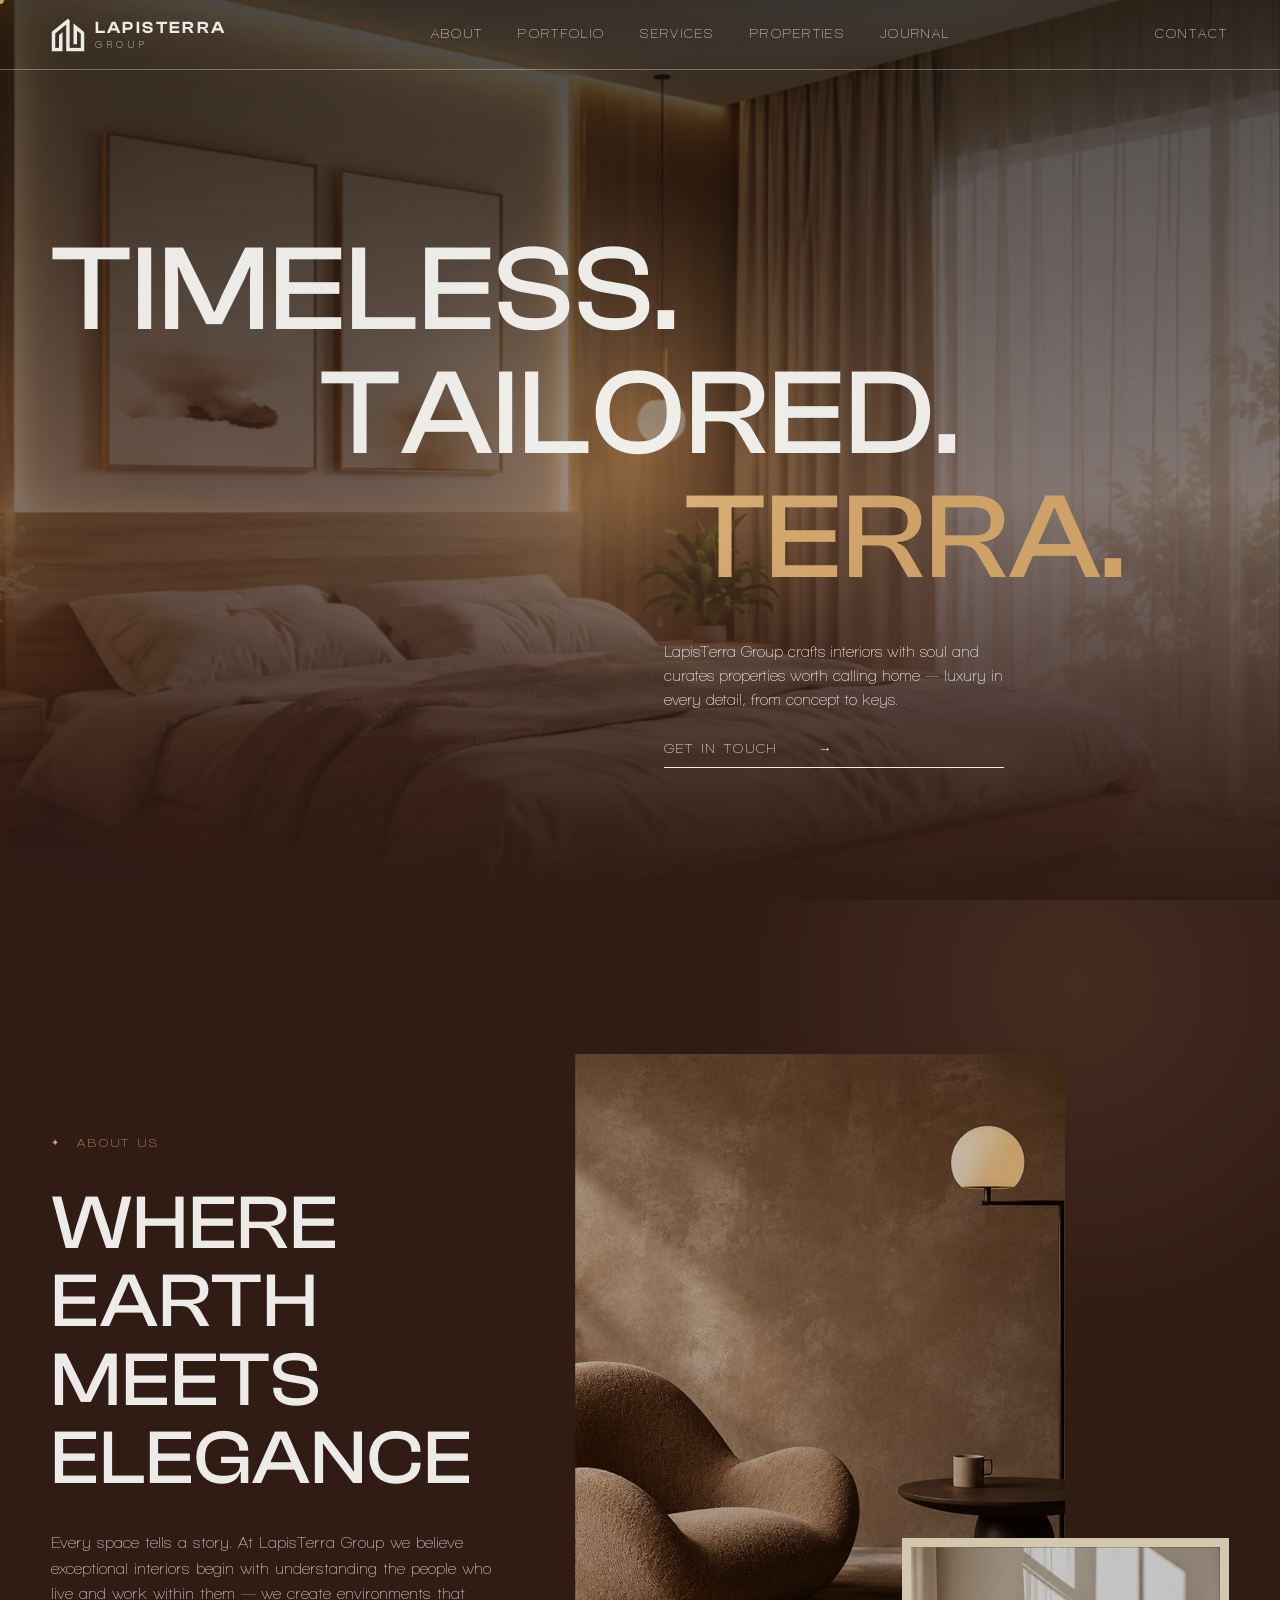
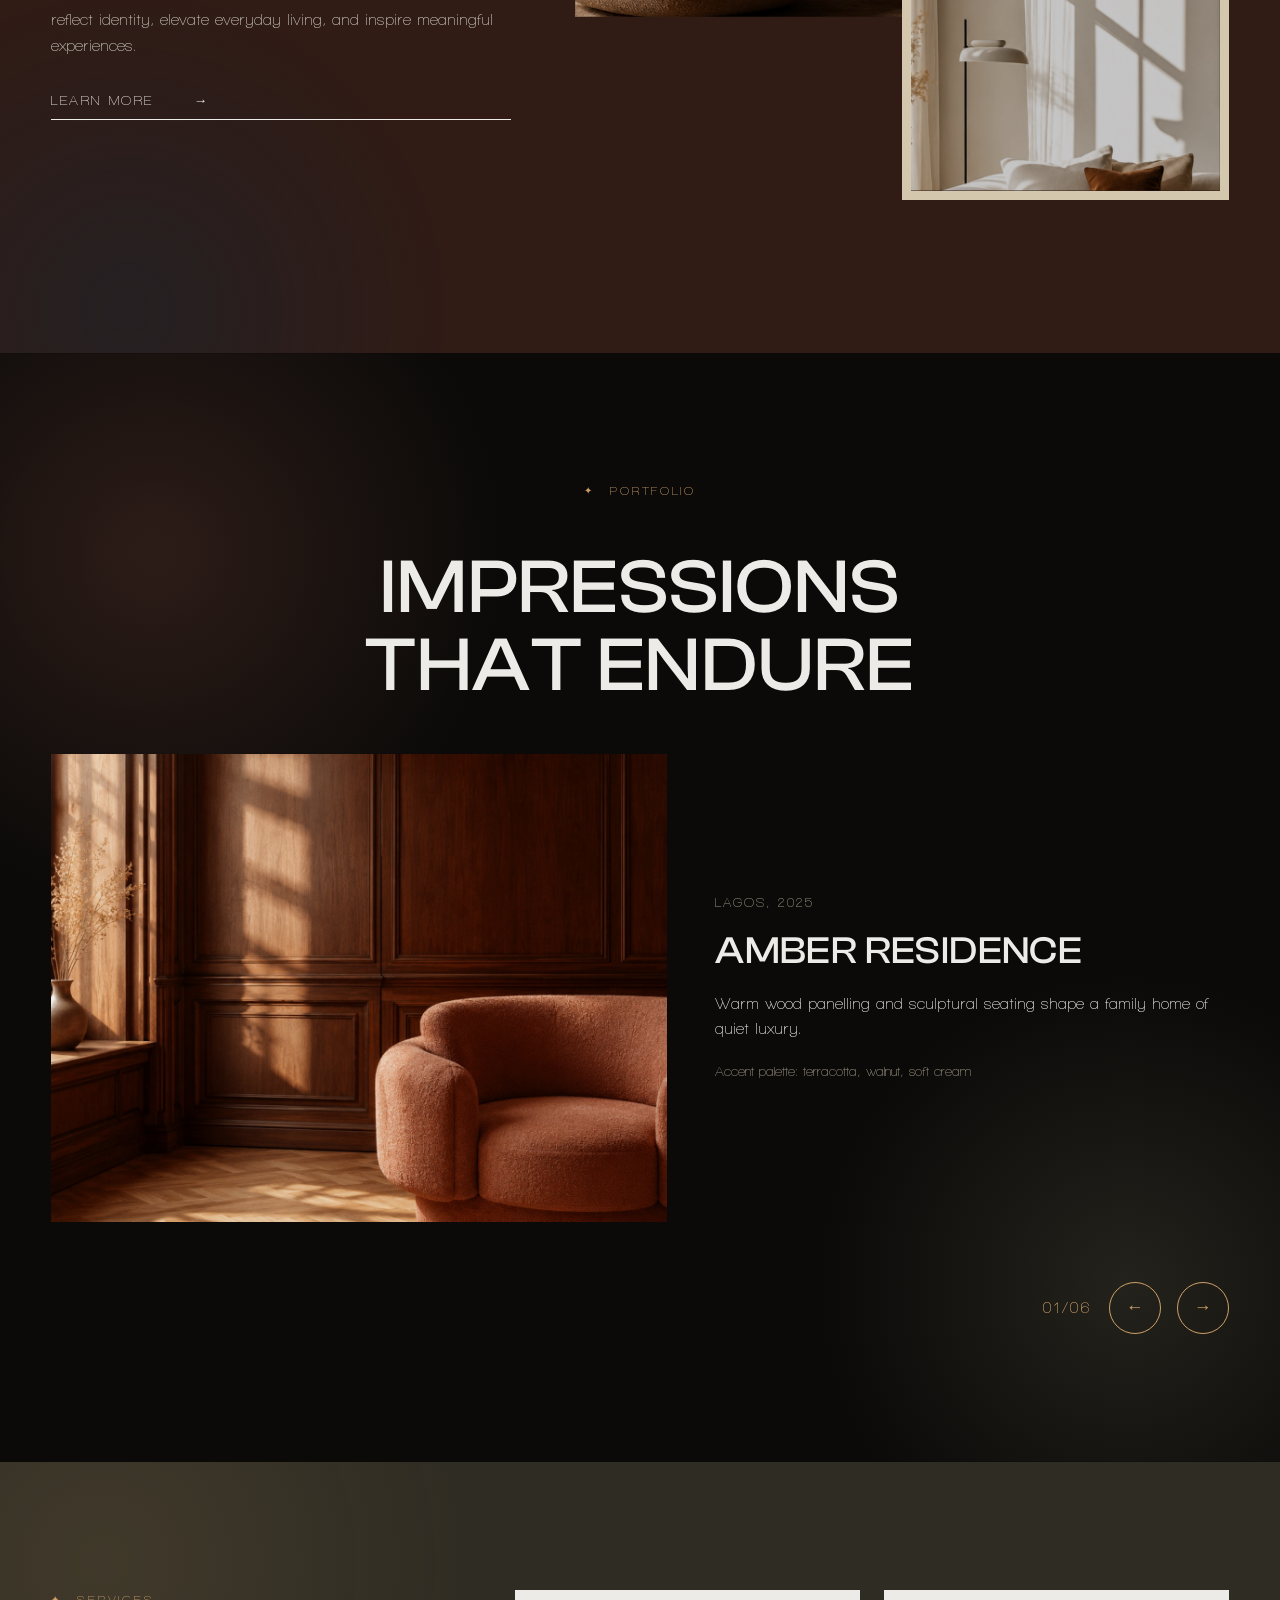
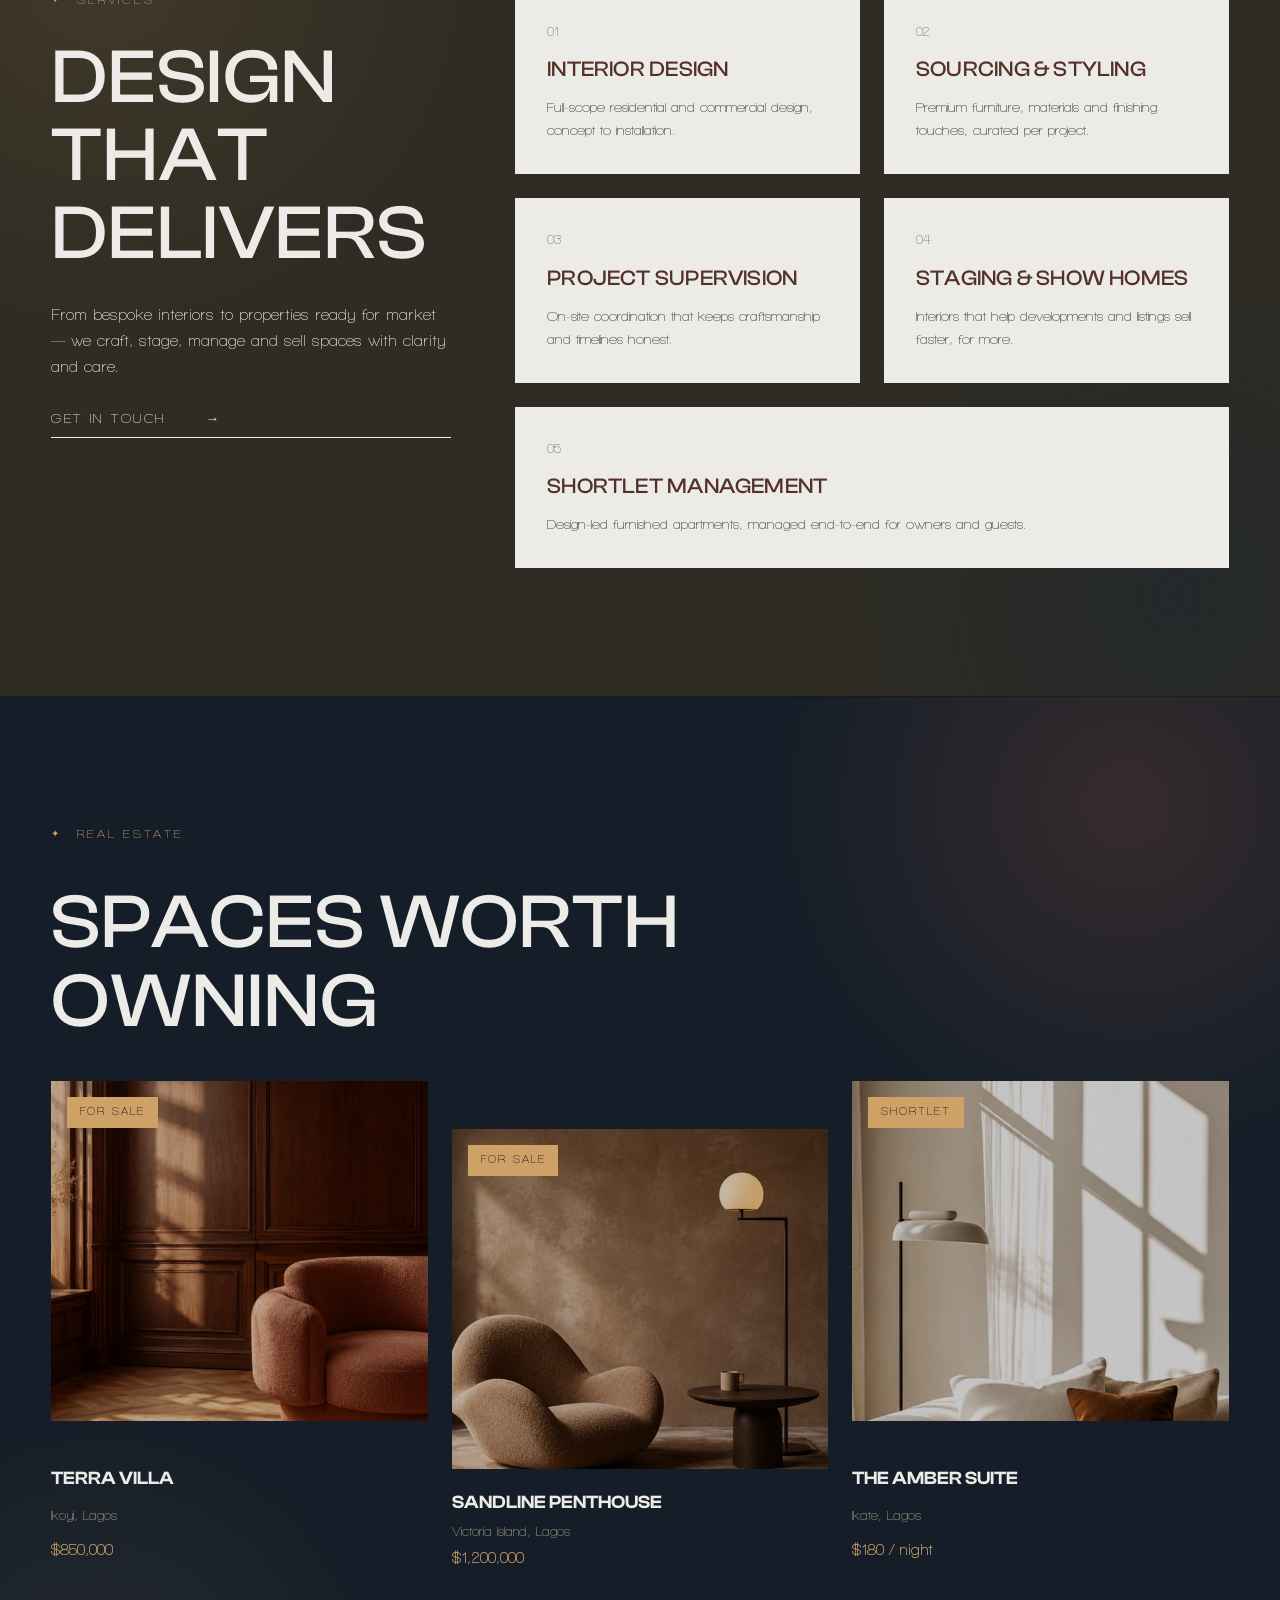
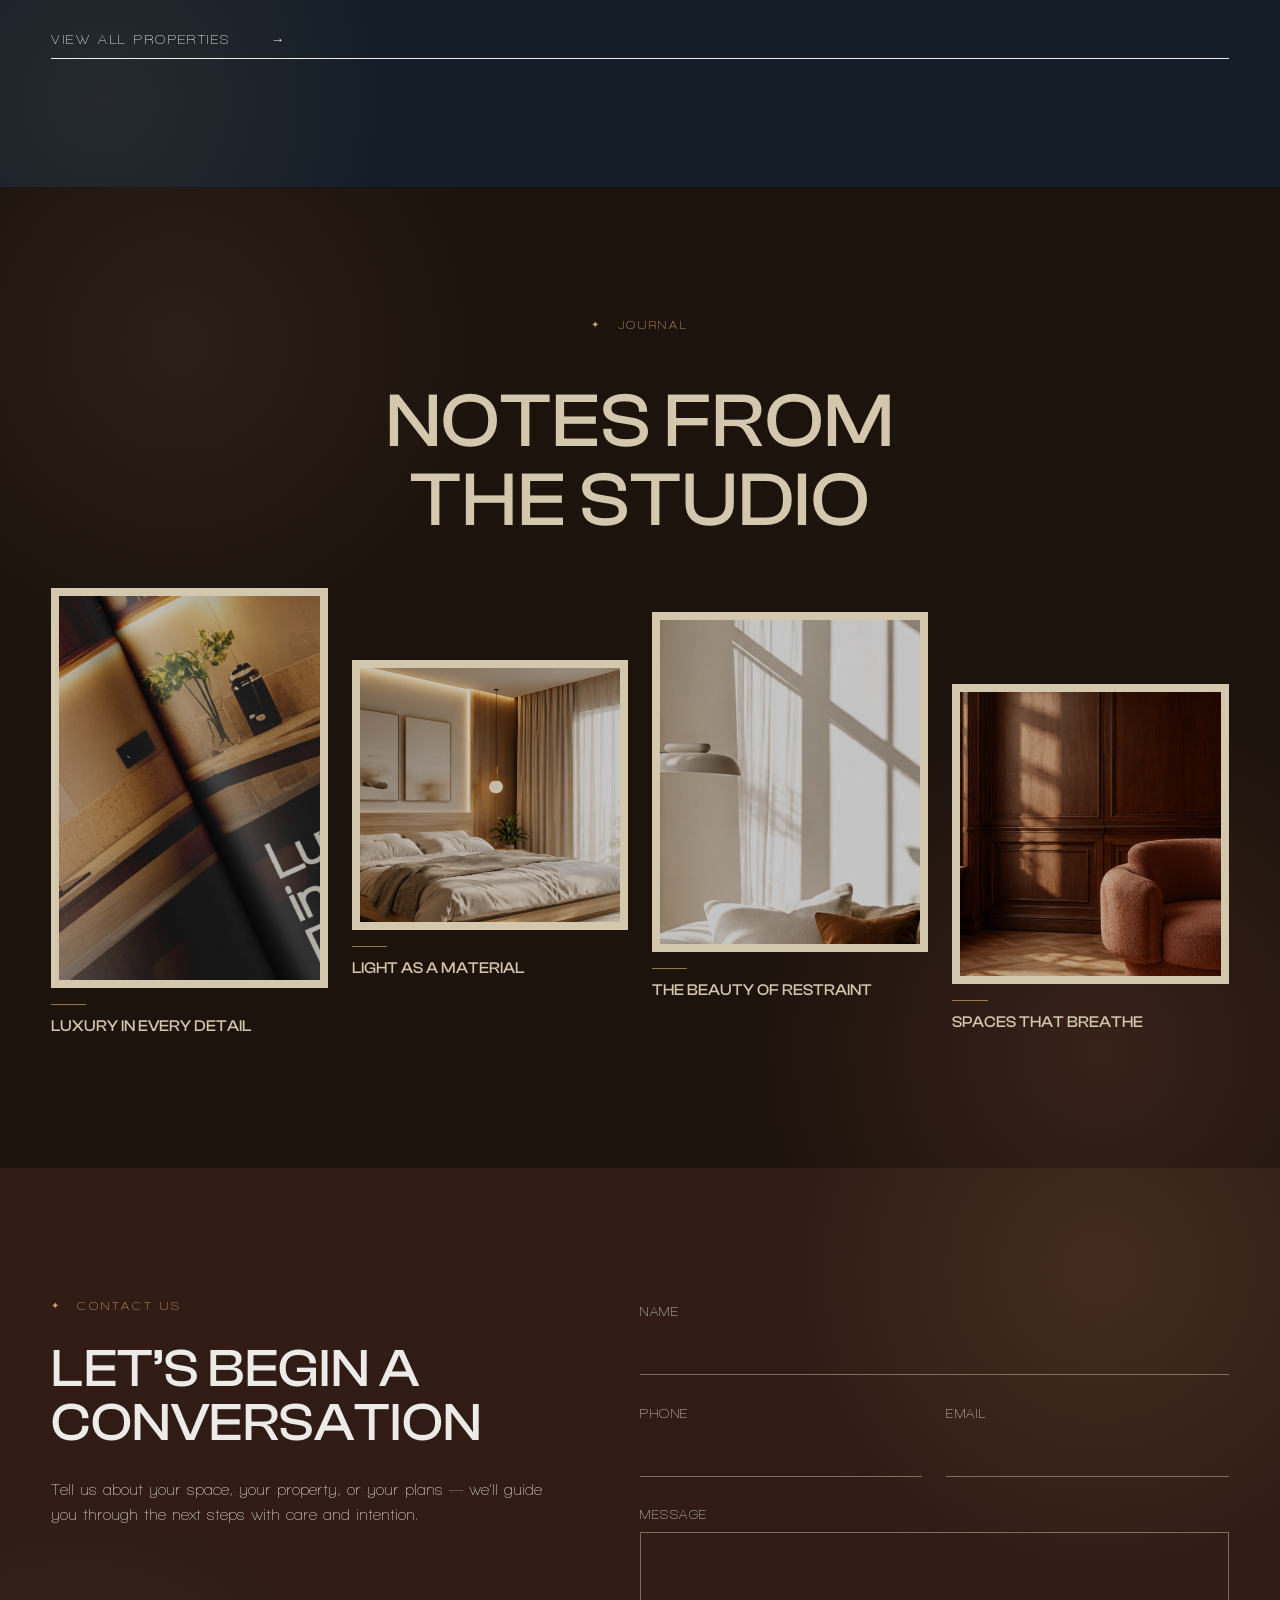
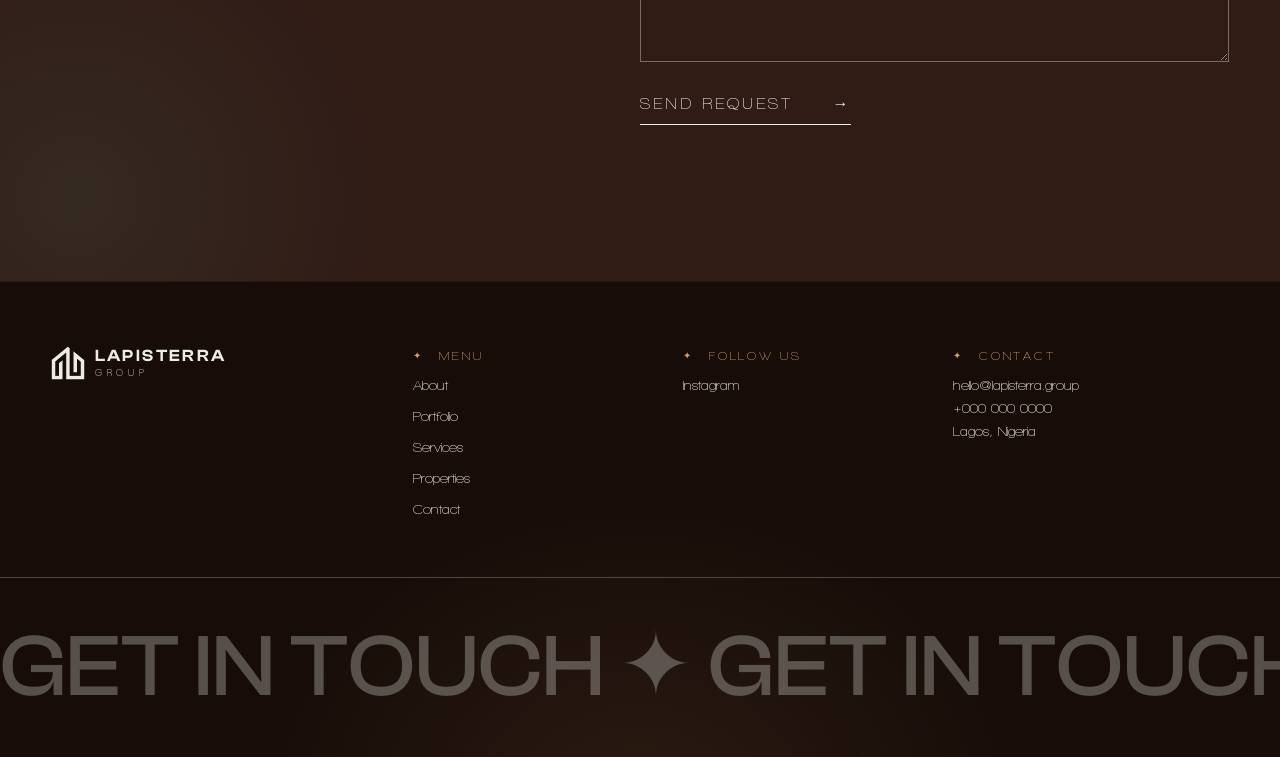
==== commit 714ffe5b: "feat: hidden brand inscriptions revealed by the lamp cursor" ====
--- a/index.html
+++ b/index.html
@@ -53,6 +53,10 @@
     <span class="reveal-img"><img src="assets/img/placeholder/about-1.jpg" alt="Sunlit armchair in a warm plaster room"></span>
     <span class="reveal-img"><img src="assets/img/placeholder/about-2.jpg" alt="Cream living room with terracotta accents"></span>
   </div>
+  <div class="wall-text wall-mission" aria-hidden="true">
+    <h4>Mission Statement</h4>
+    <p>To create interior spaces that reflect each client&rsquo;s lifestyle, personality, and vision &mdash; transforming everyday environments into purposeful and inspiring experiences.</p>
+  </div>
 </section>
 <section id="portfolio" class="room room-ink portfolio container">
   <p class="eyebrow reveal" style="text-align:center">Portfolio</p>
@@ -117,6 +121,10 @@
     <span id="slideCount">01/06</span>
     <button id="prevSlide" aria-label="Previous project">←</button>
     <button id="nextSlide" aria-label="Next project">→</button>
+  </div>
+  <div class="wall-text wall-promise" aria-hidden="true">
+    <h4>Brand Promise</h4>
+    <p>Thoughtful Design. Exceptional Execution. Timeless Spaces.</p>
   </div>
 </section>
 <section id="services" class="services">
@@ -135,12 +143,20 @@
       <article class="svc reveal"><span>05</span><h3>Shortlet Management</h3><p>Design-led furnished apartments, managed end-to-end for owners and guests.</p></article>
     </div>
   </div>
+  <div class="wall-text wall-vision" aria-hidden="true">
+    <h4>Vision Statement</h4>
+    <p>To become a trusted name in creating timeless, functional, and luxurious interior spaces that enrich the way people live, work, and experience their environments.</p>
+  </div>
 </section>
 <section id="properties" class="room room-navy props container">
   <p class="eyebrow reveal">Real Estate</p>
   <h2 class="reveal">Spaces Worth<br>Owning</h2>
   <div class="props-grid stagger" id="featuredGrid"><p class="props-fallback">Listings are being updated — <a href="#contact">contact us</a> for current availability.</p></div>
   <a class="line-link reveal" href="properties.html">View all properties <span aria-hidden="true">→</span></a>
+  <div class="wall-text wall-strategy" aria-hidden="true">
+    <h4>Brand Strategy</h4>
+    <p>Thoughtful design and transparent collaboration are at the heart of every exceptional interior experience.</p>
+  </div>
 </section>
 <section id="journal" class="room room-umber journal container">
   <p class="eyebrow reveal" style="text-align:center">Journal</p>
@@ -151,6 +167,10 @@
     <figure class="reveal"><span class="frame"><img src="assets/img/placeholder/p3.jpg" alt=""></span><figcaption>The Beauty of Restraint</figcaption></figure>
     <figure class="reveal"><span class="frame"><img src="assets/img/placeholder/p5.jpg" alt=""></span><figcaption>Spaces That Breathe</figcaption></figure>
   </div>
+  <div class="wall-text wall-story" aria-hidden="true">
+    <h4>Brand Story</h4>
+    <p>Every space tells a story. We don&rsquo;t simply design spaces &mdash; we create environments that reflect identity, elevate everyday living, and inspire meaningful experiences.</p>
+  </div>
 </section>
 <section id="contact" class="room room-brown contact container">
   <div class="contact-copy">
@@ -169,6 +189,10 @@
     <button class="line-link" type="submit">Send request <span aria-hidden="true">→</span></button>
     <p class="form-msg" role="status" aria-live="polite"></p>
   </form>
+  <div class="wall-text wall-values" aria-hidden="true">
+    <h4>Core Values</h4>
+    <p>Excellence &#10022; Creativity &#10022; Integrity &#10022; Functionality &#10022; Craftsmanship &#10022; Collaboration &#10022; Timeless Design</p>
+  </div>
 </section>
 <footer class="footer">
   <div class="footer-grid container">
--- a/assets/css/base.css
+++ b/assets/css/base.css
@@ -10,8 +10,8 @@
   --cream:#ECEBE7;--olive:#6C6751;--navy:#28374A;--ink:#121212;
   /* room palette: dim material blocks from the brand's colour-proportion
      sheet; other palette colours glow inside each room as ambient light */
-  --room-brown:#38211A;--room-ink:#0E0D0C;--room-olive:#39362B;
-  --room-navy:#1A2530;--room-umber:#231711;--room-sand:#D3C7AD;--room-footer:#1D0F0B;
+  --room-brown:#301B15;--room-ink:#0B0A09;--room-olive:#2F2C23;
+  --room-navy:#151E28;--room-umber:#1D130D;--room-sand:#D3C7AD;--room-footer:#170C08;
   --font-display:"Clash Display","Avenir Next Condensed","Arial Narrow",sans-serif;
   --font-body:"Walkway","Century Gothic","Futura","Trebuchet MS",sans-serif;
   --pad:clamp(1.25rem,4vw,4rem);
@@ -41,12 +41,12 @@
 .cursor-dot,.cursor-glow{position:fixed;top:0;left:0;pointer-events:none;will-change:transform;border-radius:50%}
 .cursor-dot{z-index:1001;width:8px;height:8px;margin:-4px 0 0 -4px;background:var(--gold);transition:width .25s,height .25s,margin .25s,background .25s,border .25s}
 .cursor-dot.is-link{width:44px;height:44px;margin:-22px 0 0 -22px;background:transparent;border:1px solid var(--gold)}
-.cursor-glow{z-index:1000;width:56vmin;height:56vmin;margin:-28vmin 0 0 -28vmin;background:radial-gradient(circle,rgba(206,161,103,.17),rgba(206,161,103,.05) 42%,transparent 66%);mix-blend-mode:screen}
+.cursor-glow{z-index:1000;width:60vmin;height:60vmin;margin:-30vmin 0 0 -30vmin;background:radial-gradient(circle,rgba(206,161,103,.32),rgba(206,161,103,.11) 42%,transparent 70%);mix-blend-mode:screen}
 .cursor-glow.pulse{animation:cursor-pulse .55s ease-out}
 @keyframes cursor-pulse{35%{scale:1.3}100%{scale:1}}
 
 /* dim imagery: pictures sit low-lit and brighten under attention */
-.frame img,.reveal-img img,.detail-gallery img{filter:brightness(.84) saturate(.97)}
+.frame img,.reveal-img img,.detail-gallery img{filter:brightness(.78) saturate(.96)}
 img{max-width:100%;display:block}
 a{color:inherit;text-decoration:none}
 
@@ -65,6 +65,11 @@
 .nav{position:fixed;inset:0 0 auto 0;z-index:50;color:var(--cream)}
 @media (prefers-reduced-motion: no-preference){
   .nav{transition:background .35s ease,color .35s ease}
+  /* page-load: chrome settles in from above */
+  .nav-inner>*{animation:nav-drop 1s cubic-bezier(.2,.65,.2,1) both}
+  .nav-inner>*:nth-child(2){animation-delay:.15s}
+  .nav-inner>*:nth-child(3){animation-delay:.3s}
+  @keyframes nav-drop{from{opacity:0;transform:translateY(-14px)}}
 }
 .nav-inner{display:flex;align-items:center;gap:2.5rem;padding:1.1rem var(--pad);border-bottom:1px solid color-mix(in srgb,currentColor 35%,transparent)}
 .nav-links{display:flex;gap:2.2rem;margin-inline:auto}
@@ -113,6 +118,11 @@
   .reveal-img img{transition:clip-path 1.1s cubic-bezier(.6,.05,.2,1),transform .9s cubic-bezier(.2,.6,.2,1),filter .9s ease}
   .prop-card:hover .frame img,figure:hover .frame img,.reveal-img:hover img{transform:scale(1.045);filter:brightness(1) saturate(1)}
   .slide.is-active .frame img{filter:brightness(.95) saturate(1)}
+  /* cards lift toward the light */
+  .svc,.prop-card{transition:transform .5s cubic-bezier(.2,.65,.2,1)}
+  .svc:hover,.prop-card:hover{transform:translateY(-6px)}
+  .prop-body strong{transition:color .35s ease}
+  .prop-card:hover .prop-body strong{color:var(--gold)}
 }
 
 /* property card, shared by home featured grid + properties listing page */
@@ -136,6 +146,7 @@
 .marquee-track{display:flex;white-space:nowrap;font-family:var(--font-display);text-transform:uppercase;font-size:clamp(2.5rem,7vw,5.5rem);color:color-mix(in srgb,var(--cream) 30%,transparent)}
 @media (prefers-reduced-motion: no-preference){
   .marquee-track{animation:marquee 22s linear infinite}
+  .marquee:hover .marquee-track{animation-play-state:paused}
   @keyframes marquee{to{transform:translateX(-50%)}}
 }
 @media (max-width:900px){.footer-grid{grid-template-columns:1fr 1fr}}
--- a/assets/css/home.css
+++ b/assets/css/home.css
@@ -5,13 +5,40 @@
   .hero-bg{animation:hero-settle 5.5s cubic-bezier(.2,.6,.2,1) both}
   @keyframes hero-settle{from{transform:scale(1.07)}to{transform:scale(1)}}
 }
-.hero::after{content:"";position:absolute;inset:0;background:linear-gradient(180deg,rgba(14,13,12,.68) 0%,rgba(56,33,26,.52) 55%,rgba(56,33,26,.94) 92%,#38211A 100%)}
+.hero::after{content:"";position:absolute;inset:0;background:linear-gradient(180deg,rgba(11,10,9,.74) 0%,rgba(48,27,21,.6) 55%,rgba(48,27,21,.95) 92%,#301B15 100%)}
 .hero-content{position:relative;z-index:1;width:100%;padding-top:6rem}
 .hero-title{font-size:var(--h-hero);display:flex;flex-direction:column}
 .hero-title span:nth-child(2){align-self:center}
 .hero-title span:nth-child(3){align-self:flex-end;margin-right:8vw;color:var(--gold)}
 .hero-intro{max-width:340px;margin:2.5rem 0 0 52%;display:grid;gap:1.6rem;font-size:.95rem}
 @media (max-width:768px){.hero-intro{margin-left:0}}
+@media (prefers-reduced-motion: no-preference){
+  /* opening cascade: headline lines land one by one, then the intro */
+  .hero-title span:nth-child(1){transition-delay:.15s}
+  .hero-title span:nth-child(2){transition-delay:.34s}
+  .hero-title span:nth-child(3){transition-delay:.53s}
+  .hero-intro{transition-delay:.75s}
+  /* copy blocks cascade: eyebrow, headline, paragraph, link */
+  .about-copy .reveal:nth-child(2),.services-copy .reveal:nth-child(2),.contact-copy .reveal:nth-child(2),
+  .portfolio>.reveal:nth-child(2),.props>.reveal:nth-child(2),.journal>.reveal:nth-child(2){transition-delay:.12s}
+  .about-copy .reveal:nth-child(3),.services-copy .reveal:nth-child(3),.contact-copy .reveal:nth-child(3){transition-delay:.24s}
+  .about-copy .reveal:nth-child(4),.services-copy .reveal:nth-child(4){transition-delay:.36s}
+}
+
+/* hidden inscriptions: brand texts written on the room walls, visible only
+   where the lamp's light falls (cursor.js drives --wx/--wy per element) */
+.wall-text{position:absolute;z-index:0;pointer-events:none;user-select:none;max-width:420px;
+  -webkit-mask-image:radial-gradient(circle 24vmin at var(--wx,-999px) var(--wy,-999px),#000 30%,rgba(0,0,0,.5) 65%,transparent 100%);
+  mask-image:radial-gradient(circle 24vmin at var(--wx,-999px) var(--wy,-999px),#000 30%,rgba(0,0,0,.5) 65%,transparent 100%)}
+.wall-text h4{font-family:var(--font-display);font-weight:500;text-transform:uppercase;letter-spacing:.06em;font-size:1.3rem;color:var(--gold);margin-bottom:.7rem}
+.wall-text p{font-size:.92rem;line-height:1.75;color:var(--sand)}
+.wall-mission{left:var(--pad);bottom:6%}
+.wall-promise{right:var(--pad);top:9%;max-width:300px}
+.wall-vision{left:var(--pad);bottom:8%;max-width:380px}
+.wall-strategy{right:var(--pad);top:10%;max-width:360px}
+.wall-story{left:var(--pad);top:7%;max-width:300px}
+.wall-values{left:var(--pad);bottom:7%;max-width:400px}
+@media (max-width:900px){.wall-text{display:none}}
 
 /* about section — brown room lit by gold and a navy shadow */
 .about{display:grid;grid-template-columns:minmax(300px,460px) 1fr;gap:4rem;padding-block:clamp(5rem,12vw,10rem);
@@ -48,6 +75,12 @@
 @media (prefers-reduced-motion: no-preference){
   .slide.is-active .frame img{animation:slide-in 1.2s cubic-bezier(.2,.6,.2,1) both}
   @keyframes slide-in{from{transform:scale(1.07);opacity:.4}to{transform:scale(1);opacity:1}}
+  /* project text rises line by line with each slide */
+  .slide.is-active .slide-body>*{animation:rise .7s cubic-bezier(.2,.65,.2,1) both}
+  .slide.is-active .slide-body>*:nth-child(2){animation-delay:.08s}
+  .slide.is-active .slide-body>*:nth-child(3){animation-delay:.16s}
+  .slide.is-active .slide-body>*:nth-child(4){animation-delay:.24s}
+  @keyframes rise{from{opacity:0;transform:translateY(18px)}}
 }
 .slide-body{display:grid;gap:1.2rem;align-content:center}
 .slide-body h3{font-size:clamp(1.6rem,3vw,2.6rem);color:var(--cream)}
@@ -108,6 +141,10 @@
 .journal-grid figure:nth-child(4) .frame{height:300px}
 .journal-grid figcaption{font-family:var(--font-display);text-transform:uppercase;font-size:1rem;color:var(--sand);margin-top:1rem}
 .journal-grid figcaption::before{content:"";display:block;width:2.2rem;height:1px;background:var(--gold);margin-bottom:.6rem;opacity:.7}
+@media (prefers-reduced-motion: no-preference){
+  .journal-grid figcaption::before{transition:width .45s cubic-bezier(.2,.65,.2,1)}
+  .journal-grid figure:hover figcaption::before{width:3.6rem}
+}
 @media (max-width:900px){
   .journal-grid{grid-template-columns:repeat(2,1fr)}
   .journal-grid figure{margin-top:0!important}
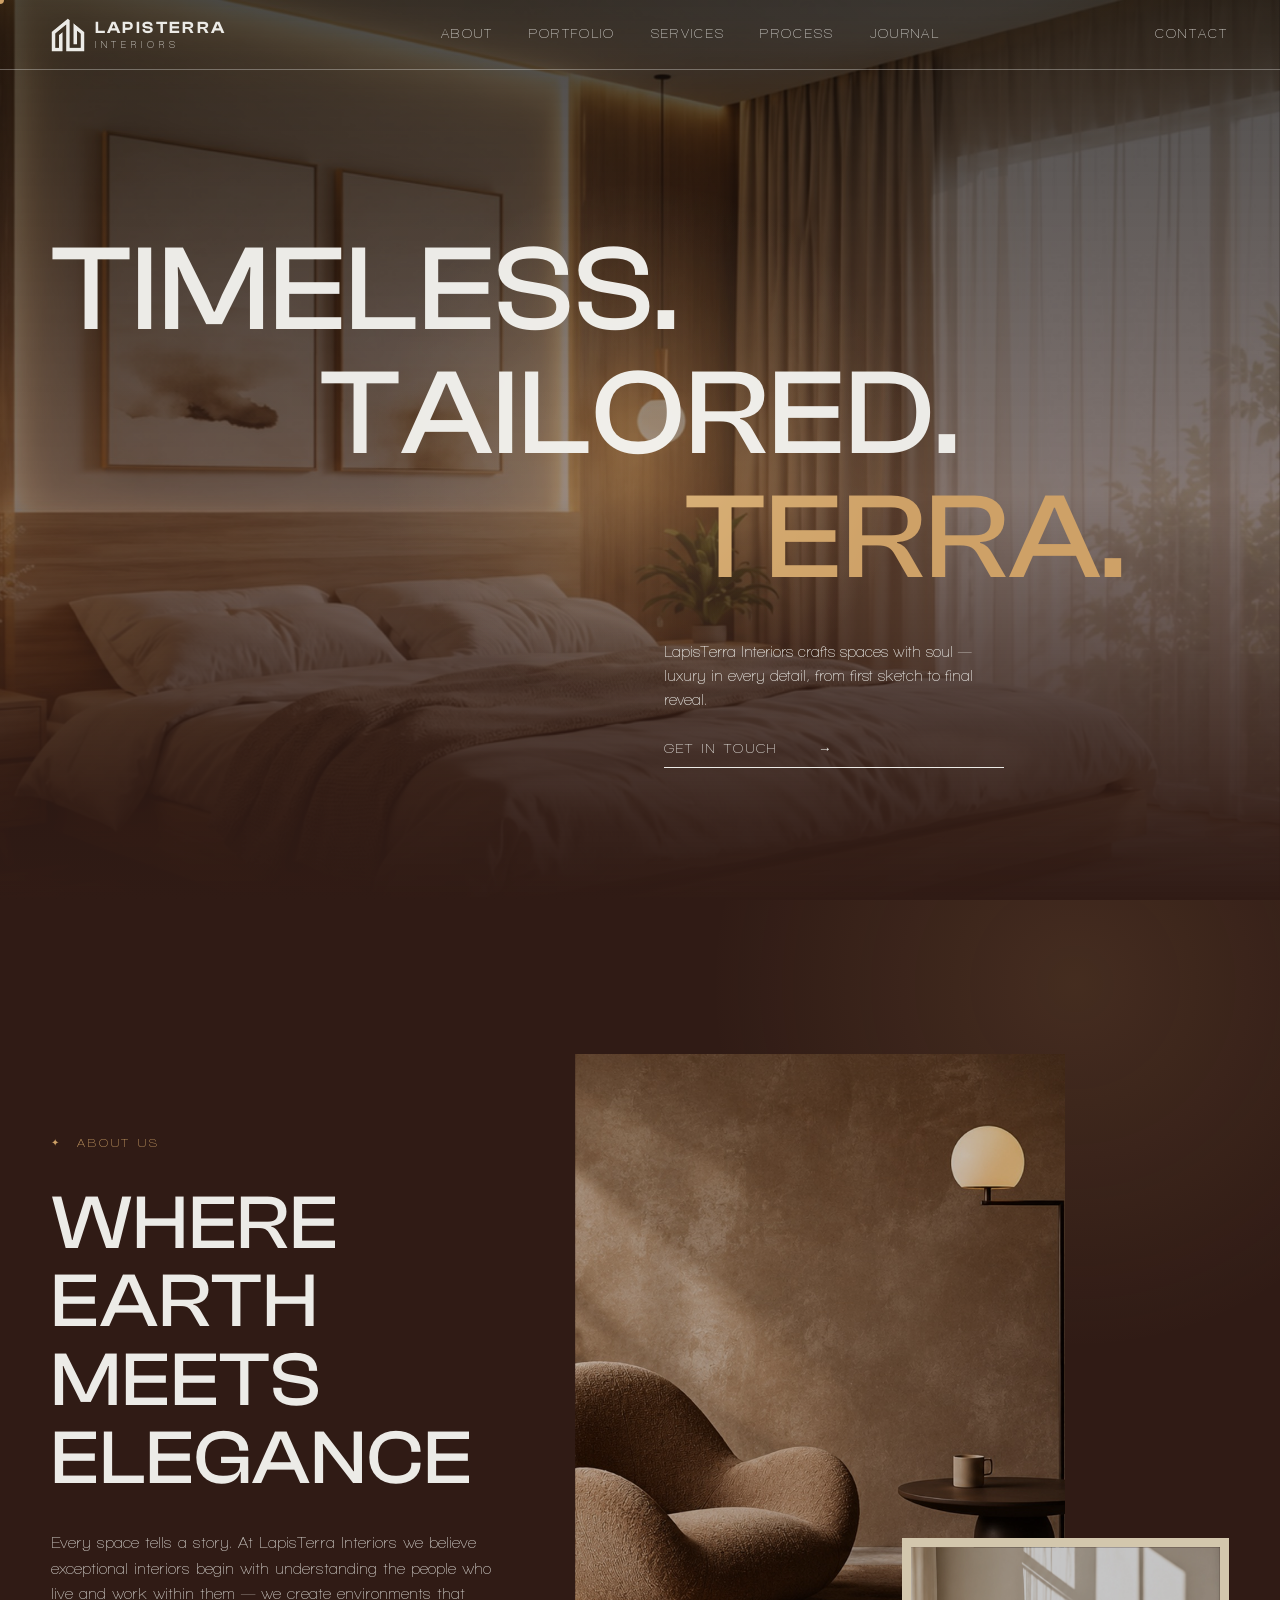
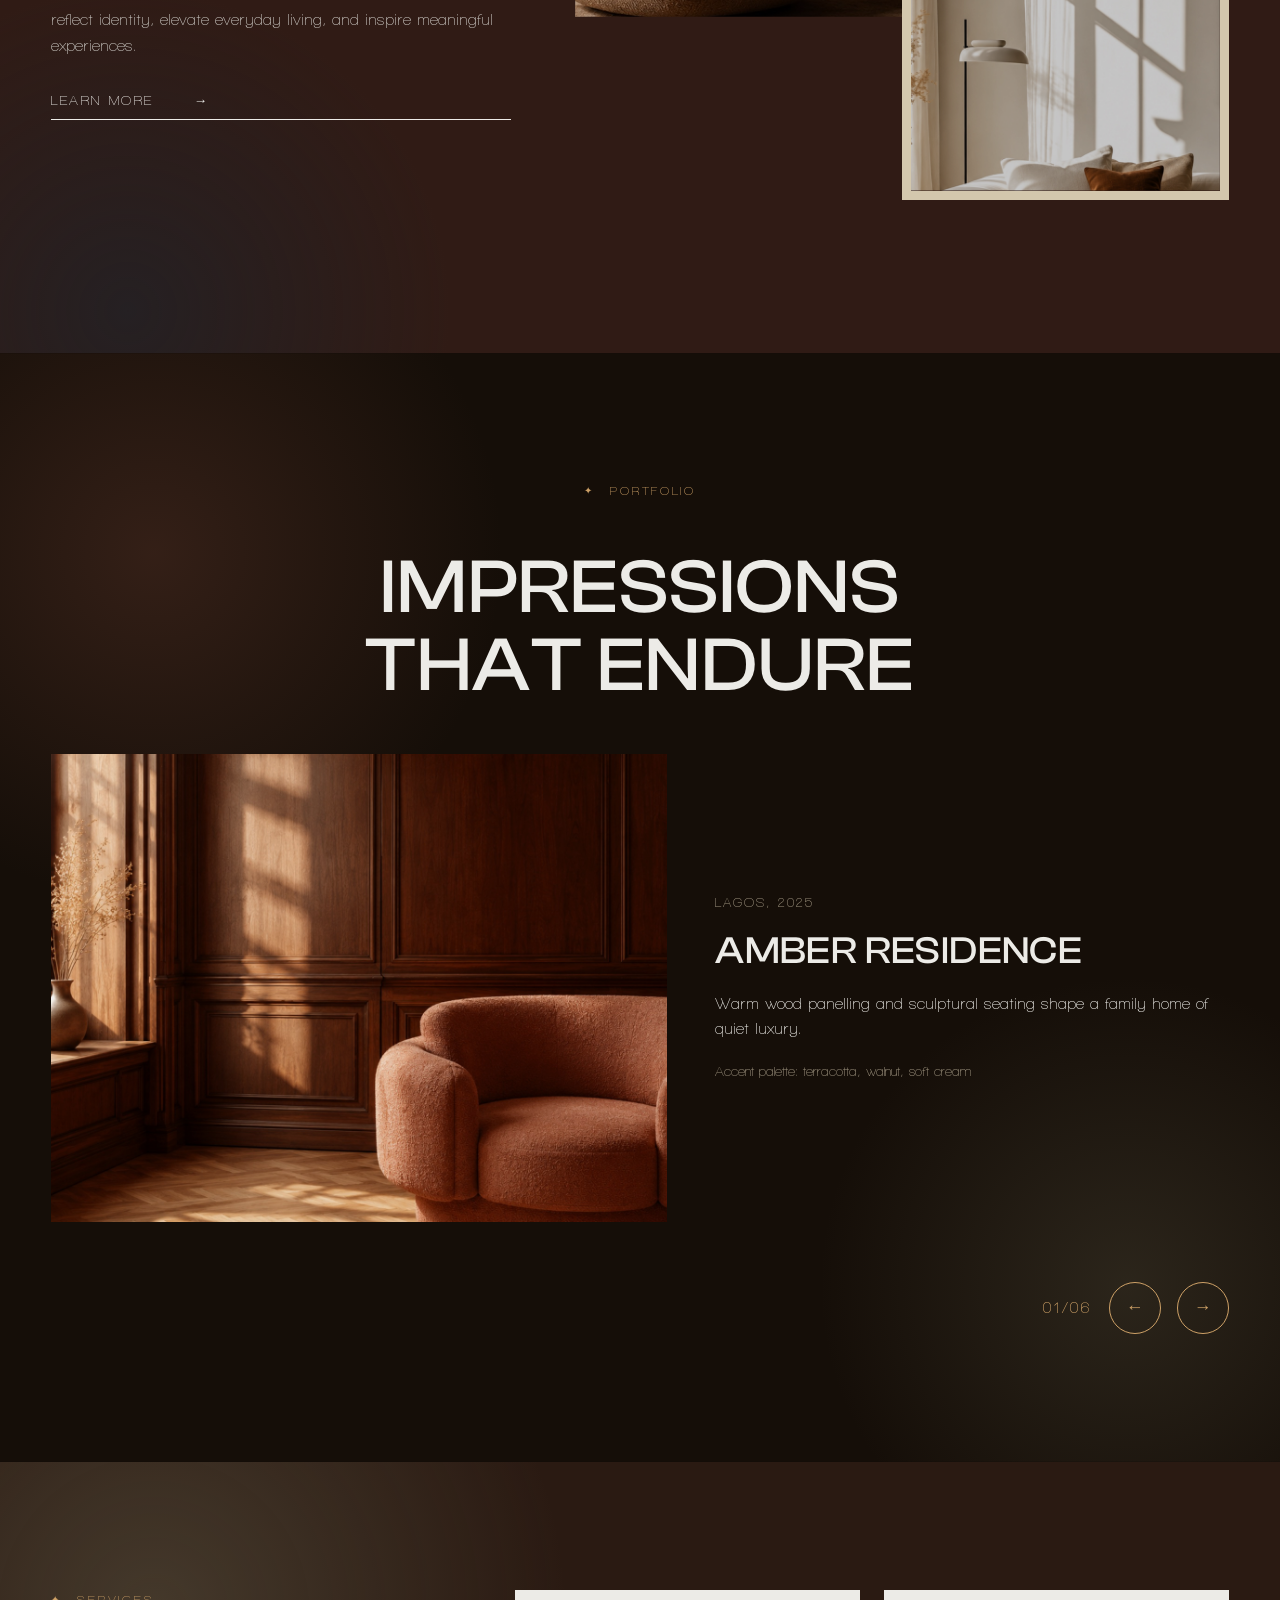
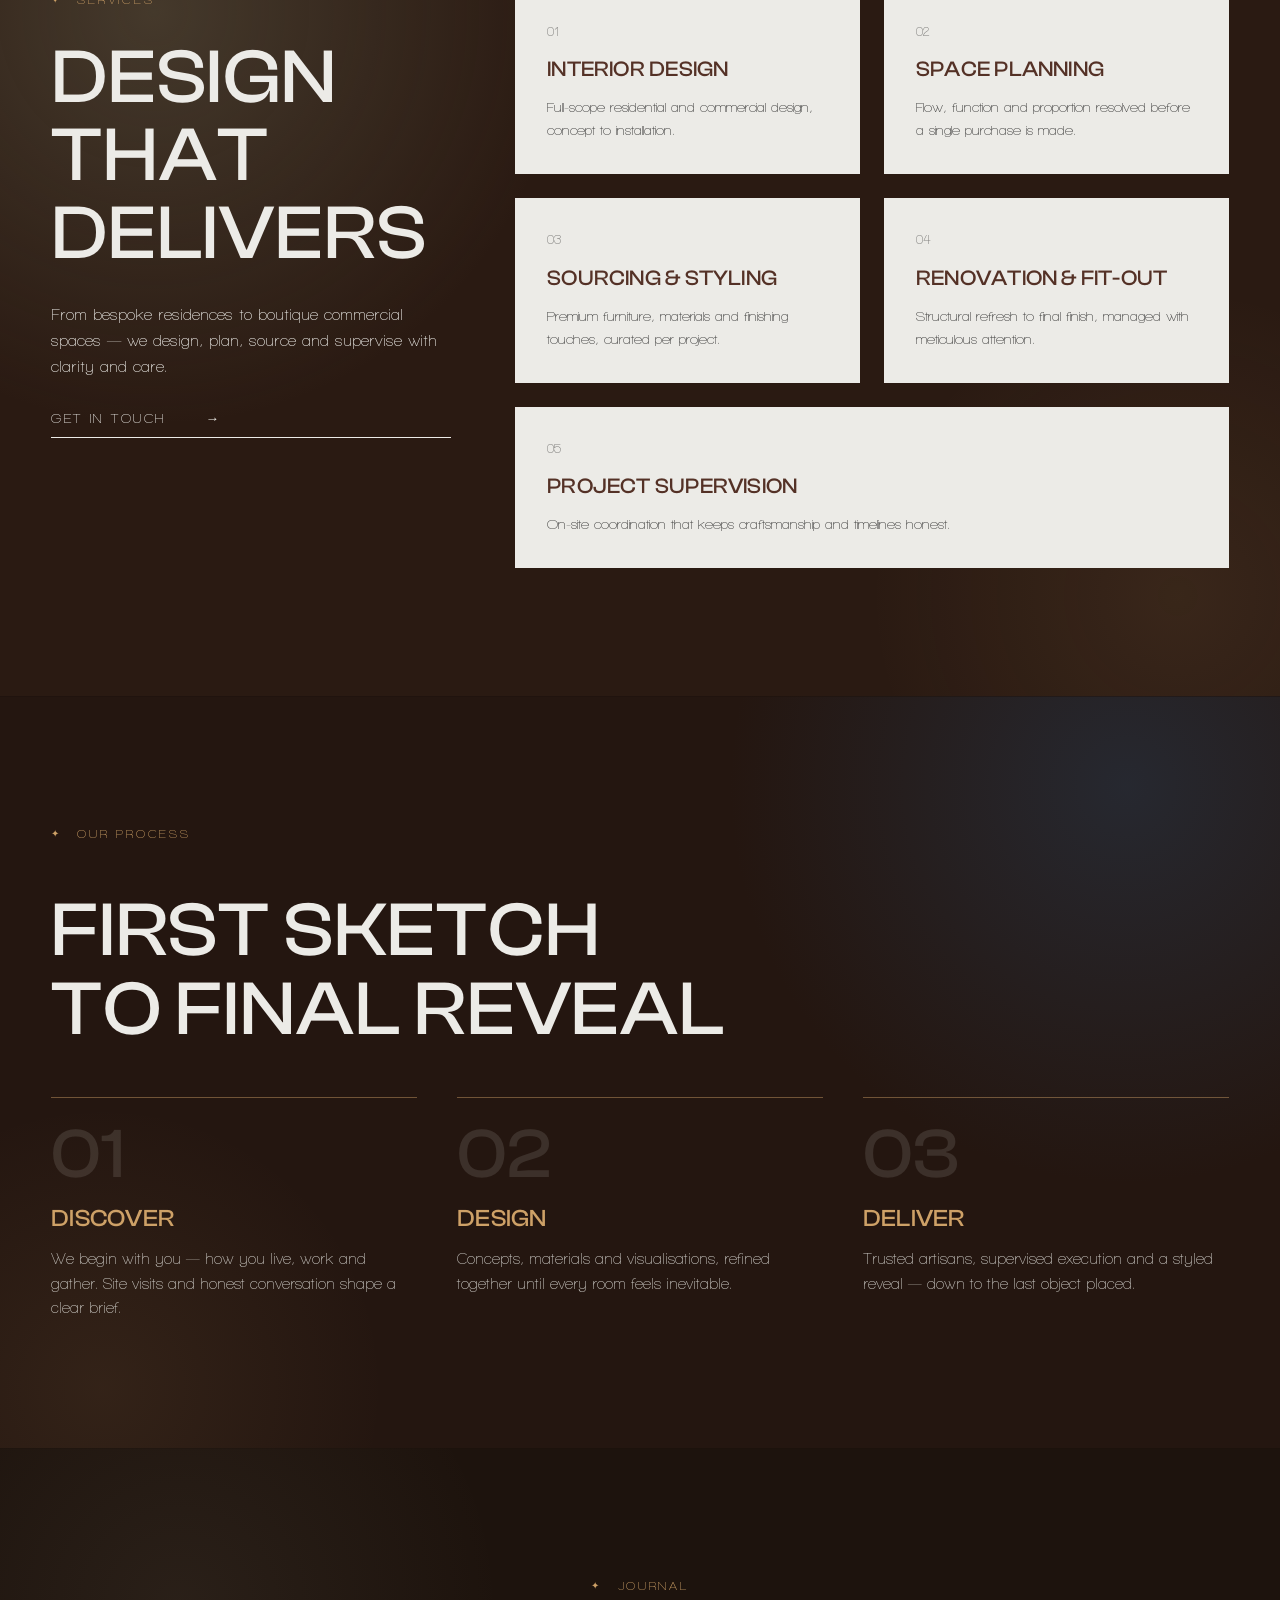
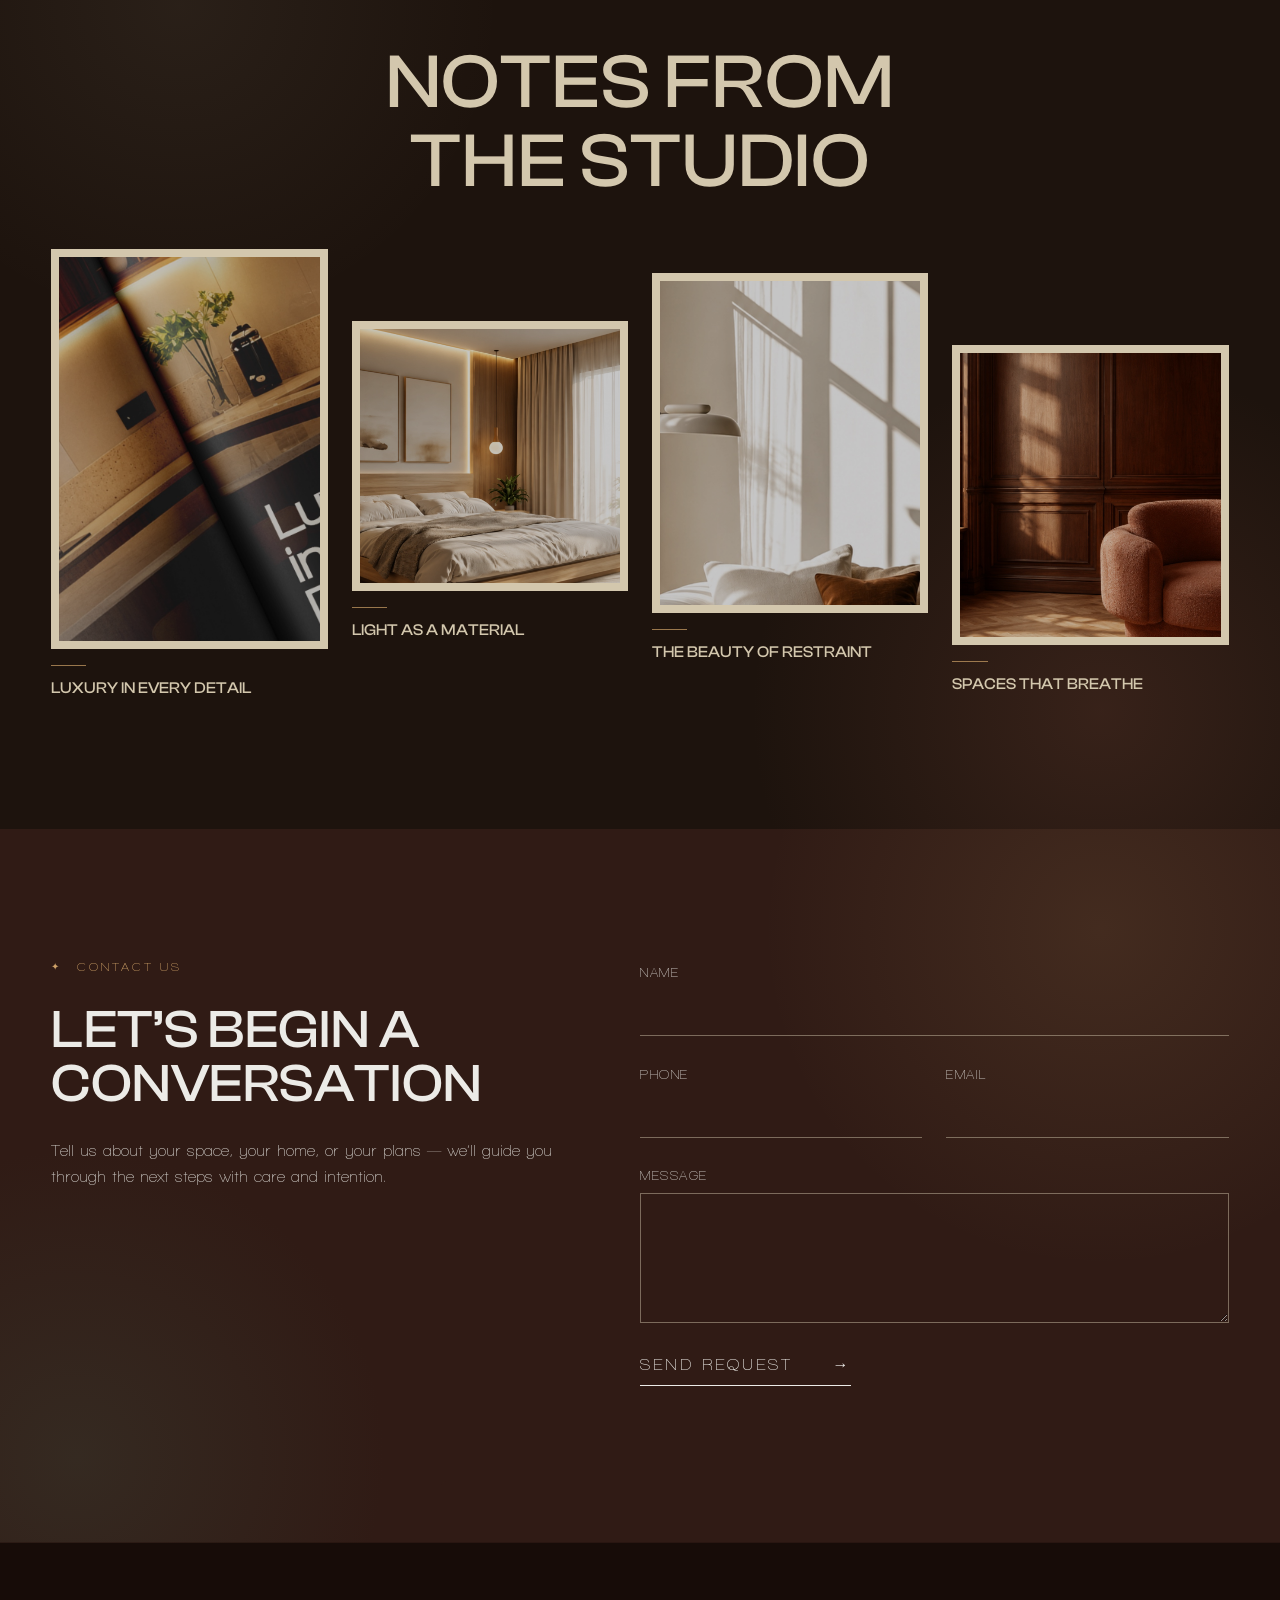
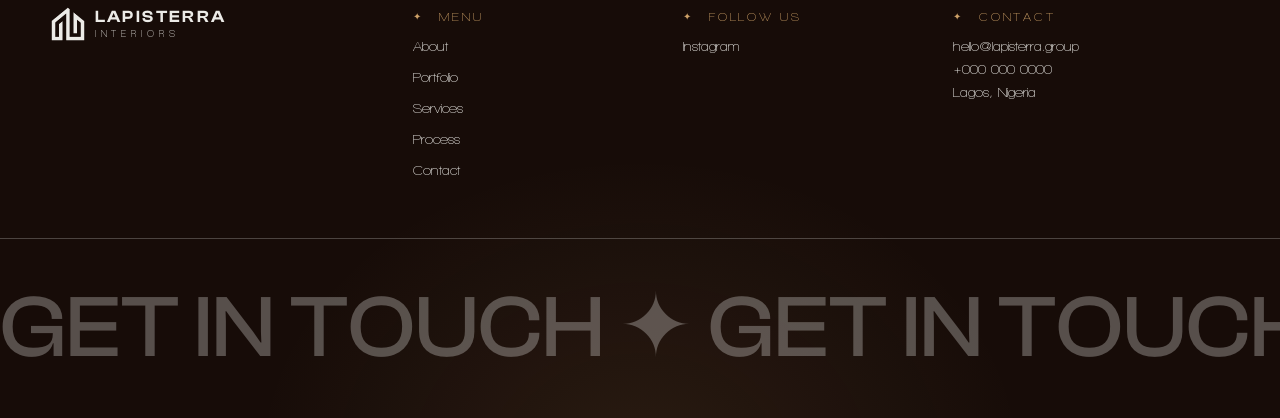
==== commit 5b662f9a: "rebrand: LapisTerra Interiors — remove real estate, add process section, brown-dominant palette, fix" ====
--- a/index.html
+++ b/index.html
@@ -3,10 +3,10 @@
 <head>
 <meta charset="utf-8">
 <meta name="viewport" content="width=device-width,initial-scale=1">
-<title>LapisTerra Group — Interior Design &amp; Real Estate</title>
-<meta name="description" content="LapisTerra Group creates timeless interiors and curates exceptional properties. Interior design, staging, sales and shortlets.">
-<meta property="og:title" content="LapisTerra Group — Interior Design &amp; Real Estate">
-<meta property="og:description" content="LapisTerra Group creates timeless interiors and curates exceptional properties. Interior design, staging, sales and shortlets.">
+<title>LapisTerra Interiors — Luxury Interior Design</title>
+<meta name="description" content="LapisTerra Interiors creates timeless, functional and luxurious interior spaces — full-scope design from concept to completion.">
+<meta property="og:title" content="LapisTerra Interiors — Luxury Interior Design">
+<meta property="og:description" content="LapisTerra Interiors creates timeless, functional and luxurious interior spaces — full-scope design from concept to completion.">
 <meta property="og:image" content="assets/img/placeholder/hero.jpg">
 <link rel="stylesheet" href="assets/css/base.css">
 <link rel="stylesheet" href="assets/css/home.css">
@@ -14,13 +14,13 @@
 <body>
 <header class="nav" id="top">
   <div class="nav-inner">
-    <a class="brand" href="index.html" aria-label="LapisTerra Group home">
+    <a class="brand" href="index.html" aria-label="LapisTerra Interiors home">
       <img src="assets/img/logo-mark-cream.png" alt="" width="34" height="34">
-      <span class="brand-text">LAPISTERRA<small>GROUP</small></span>
+      <span class="brand-text">LAPISTERRA<small>INTERIORS</small></span>
     </a>
     <nav class="nav-links" id="navLinks">
       <a href="#about">About</a><a href="#portfolio">Portfolio</a><a href="#services">Services</a>
-      <a href="#properties">Properties</a><a href="#journal">Journal</a>
+      <a href="#process">Process</a><a href="#journal">Journal</a>
     </nav>
     <a class="nav-contact" href="#contact">Contact</a>
     <button class="nav-burger" id="navBurger" aria-label="Menu" aria-expanded="false"><span></span><span></span></button>
@@ -28,7 +28,7 @@
 </header>
 
 <section class="hero">
-  <img class="hero-bg" src="assets/img/placeholder/hero.jpg" alt="Warm contemporary interior by LapisTerra">
+  <img class="hero-bg" src="assets/img/placeholder/hero.jpg" alt="Warm contemporary interior by LapisTerra Interiors">
   <div class="hero-content container">
     <h1 class="hero-title">
       <span class="reveal">Timeless.</span>
@@ -36,7 +36,7 @@
       <span class="reveal">Terra.</span>
     </h1>
     <div class="hero-intro reveal">
-      <p>LapisTerra Group crafts interiors with soul and curates properties worth calling home — luxury in every detail, from concept to keys.</p>
+      <p>LapisTerra Interiors crafts spaces with soul — luxury in every detail, from first sketch to final reveal.</p>
       <a class="line-link" href="#contact">Get in touch <span aria-hidden="true">→</span></a>
     </div>
   </div>
@@ -46,7 +46,7 @@
   <div class="about-copy">
     <p class="eyebrow reveal">About us</p>
     <h2 class="reveal">Where Earth<br>Meets Elegance</h2>
-    <p class="reveal">Every space tells a story. At LapisTerra Group we believe exceptional interiors begin with understanding the people who live and work within them — we create environments that reflect identity, elevate everyday living, and inspire meaningful experiences.</p>
+    <p class="reveal">Every space tells a story. At LapisTerra Interiors we believe exceptional interiors begin with understanding the people who live and work within them — we create environments that reflect identity, elevate everyday living, and inspire meaningful experiences.</p>
     <a class="line-link reveal" href="#contact">Learn more <span aria-hidden="true">→</span></a>
   </div>
   <div class="about-media">
@@ -132,15 +132,15 @@
     <div class="services-copy">
       <p class="eyebrow reveal">Services</p>
       <h2 class="reveal">Design That<br>Delivers</h2>
-      <p class="reveal">From bespoke interiors to properties ready for market — we craft, stage, manage and sell spaces with clarity and care.</p>
+      <p class="reveal">From bespoke residences to boutique commercial spaces — we design, plan, source and supervise with clarity and care.</p>
       <a class="line-link reveal" href="#contact">Get in touch <span aria-hidden="true">→</span></a>
     </div>
     <div class="services-grid stagger">
       <article class="svc reveal"><span>01</span><h3>Interior Design</h3><p>Full-scope residential and commercial design, concept to installation.</p></article>
-      <article class="svc reveal"><span>02</span><h3>Sourcing &amp; Styling</h3><p>Premium furniture, materials and finishing touches, curated per project.</p></article>
-      <article class="svc reveal"><span>03</span><h3>Project Supervision</h3><p>On-site coordination that keeps craftsmanship and timelines honest.</p></article>
-      <article class="svc reveal"><span>04</span><h3>Staging &amp; Show Homes</h3><p>Interiors that help developments and listings sell faster, for more.</p></article>
-      <article class="svc reveal"><span>05</span><h3>Shortlet Management</h3><p>Design-led furnished apartments, managed end-to-end for owners and guests.</p></article>
+      <article class="svc reveal"><span>02</span><h3>Space Planning</h3><p>Flow, function and proportion resolved before a single purchase is made.</p></article>
+      <article class="svc reveal"><span>03</span><h3>Sourcing &amp; Styling</h3><p>Premium furniture, materials and finishing touches, curated per project.</p></article>
+      <article class="svc reveal"><span>04</span><h3>Renovation &amp; Fit-Out</h3><p>Structural refresh to final finish, managed with meticulous attention.</p></article>
+      <article class="svc reveal"><span>05</span><h3>Project Supervision</h3><p>On-site coordination that keeps craftsmanship and timelines honest.</p></article>
     </div>
   </div>
   <div class="wall-text wall-vision" aria-hidden="true">
@@ -148,11 +148,14 @@
     <p>To become a trusted name in creating timeless, functional, and luxurious interior spaces that enrich the way people live, work, and experience their environments.</p>
   </div>
 </section>
-<section id="properties" class="room room-navy props container">
-  <p class="eyebrow reveal">Real Estate</p>
-  <h2 class="reveal">Spaces Worth<br>Owning</h2>
-  <div class="props-grid stagger" id="featuredGrid"><p class="props-fallback">Listings are being updated — <a href="#contact">contact us</a> for current availability.</p></div>
-  <a class="line-link reveal" href="properties.html">View all properties <span aria-hidden="true">→</span></a>
+<section id="process" class="room room-deep process container">
+  <p class="eyebrow reveal">Our Process</p>
+  <h2 class="reveal">First Sketch<br>To Final Reveal</h2>
+  <div class="process-steps stagger">
+    <article class="step reveal"><span>01</span><h3>Discover</h3><p>We begin with you — how you live, work and gather. Site visits and honest conversation shape a clear brief.</p></article>
+    <article class="step reveal"><span>02</span><h3>Design</h3><p>Concepts, materials and visualisations, refined together until every room feels inevitable.</p></article>
+    <article class="step reveal"><span>03</span><h3>Deliver</h3><p>Trusted artisans, supervised execution and a styled reveal — down to the last object placed.</p></article>
+  </div>
   <div class="wall-text wall-strategy" aria-hidden="true">
     <h4>Brand Strategy</h4>
     <p>Thoughtful design and transparent collaboration are at the heart of every exceptional interior experience.</p>
@@ -176,7 +179,7 @@
   <div class="contact-copy">
     <p class="eyebrow reveal">Contact us</p>
     <h2 class="reveal">Let&rsquo;s Begin a<br>Conversation</h2>
-    <p class="reveal">Tell us about your space, your property, or your plans — we&rsquo;ll guide you through the next steps with care and intention.</p>
+    <p class="reveal">Tell us about your space, your home, or your plans — we&rsquo;ll guide you through the next steps with care and intention.</p>
   </div>
   <form class="contact-form reveal" action="https://formspree.io/f/FORM_ID" method="POST" novalidate>
     <input type="text" name="_gotcha" style="display:none" tabindex="-1" autocomplete="off">
@@ -197,12 +200,12 @@
 <footer class="footer">
   <div class="footer-grid container">
     <div class="footer-brand">
-      <a class="brand" href="index.html" aria-label="LapisTerra Group home">
+      <a class="brand" href="index.html" aria-label="LapisTerra Interiors home">
         <img src="assets/img/logo-mark-cream.png" alt="" width="34" height="34">
-        <span class="brand-text">LAPISTERRA<small>GROUP</small></span>
+        <span class="brand-text">LAPISTERRA<small>INTERIORS</small></span>
       </a>
     </div>
-    <nav><p class="eyebrow">Menu</p><a href="index.html#about">About</a><a href="index.html#portfolio">Portfolio</a><a href="index.html#services">Services</a><a href="properties.html">Properties</a><a href="index.html#contact">Contact</a></nav>
+    <nav><p class="eyebrow">Menu</p><a href="index.html#about">About</a><a href="index.html#portfolio">Portfolio</a><a href="index.html#services">Services</a><a href="index.html#process">Process</a><a href="index.html#contact">Contact</a></nav>
     <div><p class="eyebrow">Follow us</p><a href="https://instagram.com" rel="noopener" target="_blank">Instagram</a></div>
     <div><p class="eyebrow">Contact</p><p>hello@lapisterra.group<br>+000 000 0000<br>Lagos, Nigeria</p></div>
   </div>
--- a/assets/css/base.css
+++ b/assets/css/base.css
@@ -10,8 +10,10 @@
   --cream:#ECEBE7;--olive:#6C6751;--navy:#28374A;--ink:#121212;
   /* room palette: dim material blocks from the brand's colour-proportion
      sheet; other palette colours glow inside each room as ambient light */
-  --room-brown:#301B15;--room-ink:#0B0A09;--room-olive:#2F2C23;
-  --room-navy:#151E28;--room-umber:#1D130D;--room-sand:#D3C7AD;--room-footer:#170C08;
+  /* one material: the brand's deep brown, in close values — olive/navy/sand/gold
+     appear only as light and accents within it */
+  --room-brown:#301B15;--room-ink:#150E08;--room-deep:#241610;
+  --room-umber:#1D130D;--room-footer:#170C08;
   --font-display:"Clash Display","Avenir Next Condensed","Arial Narrow",sans-serif;
   --font-body:"Walkway","Century Gothic","Futura","Trebuchet MS",sans-serif;
   --pad:clamp(1.25rem,4vw,4rem);
@@ -27,10 +29,8 @@
 .room{position:relative;box-shadow:0 0 0 100vmax var(--room);clip-path:inset(0 -100vmax);background:var(--room)}
 .room-brown{--room:var(--room-brown)}
 .room-ink{--room:var(--room-ink)}
-.room-olive{--room:var(--room-olive)}
-.room-navy{--room:var(--room-navy)}
+.room-deep{--room:var(--room-deep)}
 .room-umber{--room:var(--room-umber)}
-.room-sand{--room:var(--room-sand);color:var(--ink)}
 
 /* keyboard focus */
 :focus-visible{outline:2px solid var(--gold);outline-offset:3px}
@@ -116,24 +116,12 @@
   /* quiet hover zooms inside clipped frames; light returns under the lamp */
   .frame img{transition:transform .9s cubic-bezier(.2,.6,.2,1),filter .9s ease}
   .reveal-img img{transition:clip-path 1.1s cubic-bezier(.6,.05,.2,1),transform .9s cubic-bezier(.2,.6,.2,1),filter .9s ease}
-  .prop-card:hover .frame img,figure:hover .frame img,.reveal-img:hover img{transform:scale(1.045);filter:brightness(1) saturate(1)}
+  figure:hover .frame img,.reveal-img:hover img{transform:scale(1.045);filter:brightness(1) saturate(1)}
   .slide.is-active .frame img{filter:brightness(.95) saturate(1)}
   /* cards lift toward the light */
-  .svc,.prop-card{transition:transform .5s cubic-bezier(.2,.65,.2,1)}
-  .svc:hover,.prop-card:hover{transform:translateY(-6px)}
-  .prop-body strong{transition:color .35s ease}
-  .prop-card:hover .prop-body strong{color:var(--gold)}
+  .svc{transition:transform .5s cubic-bezier(.2,.65,.2,1)}
+  .svc:hover{transform:translateY(-6px)}
 }
-
-/* property card, shared by home featured grid + properties listing page */
-/* dark-room treatment: cards sit on navy (home + listing pages) */
-.prop-card{position:relative;display:grid;gap:0}
-.prop-card .frame{height:340px}
-.prop-tag{position:absolute;top:1rem;left:1rem;background:var(--gold);color:var(--ink);font-size:.7rem;letter-spacing:.18em;text-transform:uppercase;padding:.4rem .8rem}
-.prop-body{display:grid;gap:.2rem;padding:1.2rem 0}
-.prop-body strong{font-family:var(--font-display);text-transform:uppercase;font-size:1.15rem;color:var(--cream)}
-.prop-body em{font-style:normal;font-size:.85rem;color:var(--sand);opacity:.75}
-.prop-body b{font-size:.95rem;color:var(--gold)}
 
 /* footer + marquee: shared by all pages */
 .footer{color:var(--cream);padding-top:4rem;overflow:hidden;
--- a/assets/css/home.css
+++ b/assets/css/home.css
@@ -30,15 +30,16 @@
 .wall-text{position:absolute;z-index:0;pointer-events:none;user-select:none;max-width:420px;
   -webkit-mask-image:radial-gradient(circle 24vmin at var(--wx,-999px) var(--wy,-999px),#000 30%,rgba(0,0,0,.5) 65%,transparent 100%);
   mask-image:radial-gradient(circle 24vmin at var(--wx,-999px) var(--wy,-999px),#000 30%,rgba(0,0,0,.5) 65%,transparent 100%)}
-.wall-text h4{font-family:var(--font-display);font-weight:500;text-transform:uppercase;letter-spacing:.06em;font-size:1.3rem;color:var(--gold);margin-bottom:.7rem}
-.wall-text p{font-size:.92rem;line-height:1.75;color:var(--sand)}
-.wall-mission{left:var(--pad);bottom:6%}
-.wall-promise{right:var(--pad);top:9%;max-width:300px}
-.wall-vision{left:var(--pad);bottom:8%;max-width:380px}
-.wall-strategy{right:var(--pad);top:10%;max-width:360px}
-.wall-story{left:var(--pad);top:7%;max-width:300px}
-.wall-values{left:var(--pad);bottom:7%;max-width:400px}
-@media (max-width:900px){.wall-text{display:none}}
+.wall-text h4{font-family:var(--font-display);font-weight:500;text-transform:uppercase;letter-spacing:.06em;font-size:1.15rem;color:var(--gold);margin-bottom:.6rem}
+.wall-text p{font-size:.88rem;line-height:1.7;color:var(--sand)}
+/* placed only in zones no content ever reaches (section padding bands / free corners) */
+.wall-mission{left:var(--pad);bottom:1.5rem}
+.wall-promise{left:var(--pad);bottom:1.5rem;max-width:320px}
+.wall-vision{left:var(--pad);bottom:1.25rem;max-width:380px}
+.wall-strategy{right:var(--pad);top:12%;max-width:300px}
+.wall-story{left:var(--pad);bottom:1.25rem;max-width:340px}
+.wall-values{left:var(--pad);bottom:1.5rem;max-width:400px}
+@media (max-width:1200px){.wall-text{display:none}}
 
 /* about section — brown room lit by gold and a navy shadow */
 .about{display:grid;grid-template-columns:minmax(300px,460px) 1fr;gap:4rem;padding-block:clamp(5rem,12vw,10rem);
@@ -95,11 +96,11 @@
 }
 @media (max-width:900px){.slide{grid-template-columns:1fr}.slide .frame{height:300px}}
 
-/* services section: the olive room, gold above, navy shadow below */
+/* services section: deep brown warmed by an olive glow — olive as light, not wall */
 .services{position:relative;color:var(--cream);padding-block:clamp(4rem,10vw,8rem);
-  background:radial-gradient(46vmax 46vmax at 8% 12%,rgba(206,161,103,.11),transparent 62%),
-             radial-gradient(48vmax 48vmax at 92% 88%,rgba(26,37,48,.55),transparent 62%),
-             var(--room-olive)}
+  background:radial-gradient(52vmax 52vmax at 12% 18%,rgba(108,103,81,.4),transparent 62%),
+             radial-gradient(40vmax 40vmax at 92% 88%,rgba(206,161,103,.09),transparent 60%),
+             #2A1A12}
 .services-inner{position:relative;display:grid;grid-template-columns:minmax(280px,400px) 1fr;gap:4rem}
 .services-copy{display:grid;gap:1.8rem;align-content:start}
 .services-copy h2{font-size:var(--h-section)}
@@ -111,16 +112,18 @@
 .svc:last-child{grid-column:1/-1}
 @media (max-width:900px){.services-inner{grid-template-columns:1fr}.services-grid{grid-template-columns:1fr}}
 
-/* properties section — navy room with terracotta dusk */
-.props{padding-block:clamp(4rem,10vw,8rem);display:grid;gap:2.5rem;
-  background:radial-gradient(44vmax 44vmax at 88% 10%,rgba(117,68,54,.34),transparent 62%),
+/* process — deep brown with a navy dusk; numbers earn their place: a real sequence */
+.process{padding-block:clamp(4rem,10vw,8rem);display:grid;gap:3rem;
+  background:radial-gradient(50vmax 50vmax at 88% 12%,rgba(40,55,74,.55),transparent 62%),
              radial-gradient(38vmax 38vmax at 8% 92%,rgba(206,161,103,.09),transparent 58%),
              var(--room)}
-.props h2{font-size:var(--h-section);color:var(--cream)}
-.props-fallback a{border-bottom:1px solid currentColor}
-.props-grid{display:grid;grid-template-columns:repeat(3,1fr);gap:1.5rem}
-@media (min-width:901px){.props .props-grid .prop-card:nth-child(2){margin-top:3rem}}
-@media (max-width:900px){.props-grid{grid-template-columns:1fr}}
+.process h2{font-size:var(--h-section);color:var(--cream)}
+.process-steps{display:grid;grid-template-columns:repeat(3,1fr);gap:2.5rem;align-items:start}
+.step{display:grid;gap:1rem;padding-top:1.4rem;border-top:1px solid color-mix(in srgb,var(--gold) 45%,transparent)}
+.step>span{font-family:var(--font-display);font-size:clamp(3.2rem,5.5vw,5rem);line-height:1;color:color-mix(in srgb,var(--cream) 12%,transparent)}
+.step h3{font-size:1.5rem;color:var(--gold)}
+.step p{font-size:.95rem;color:color-mix(in srgb,var(--cream) 82%,transparent)}
+@media (max-width:900px){.process-steps{grid-template-columns:1fr}}
 
 /* journal section */
 .journal{padding-block:clamp(4rem,10vw,8rem);display:grid;gap:3rem}
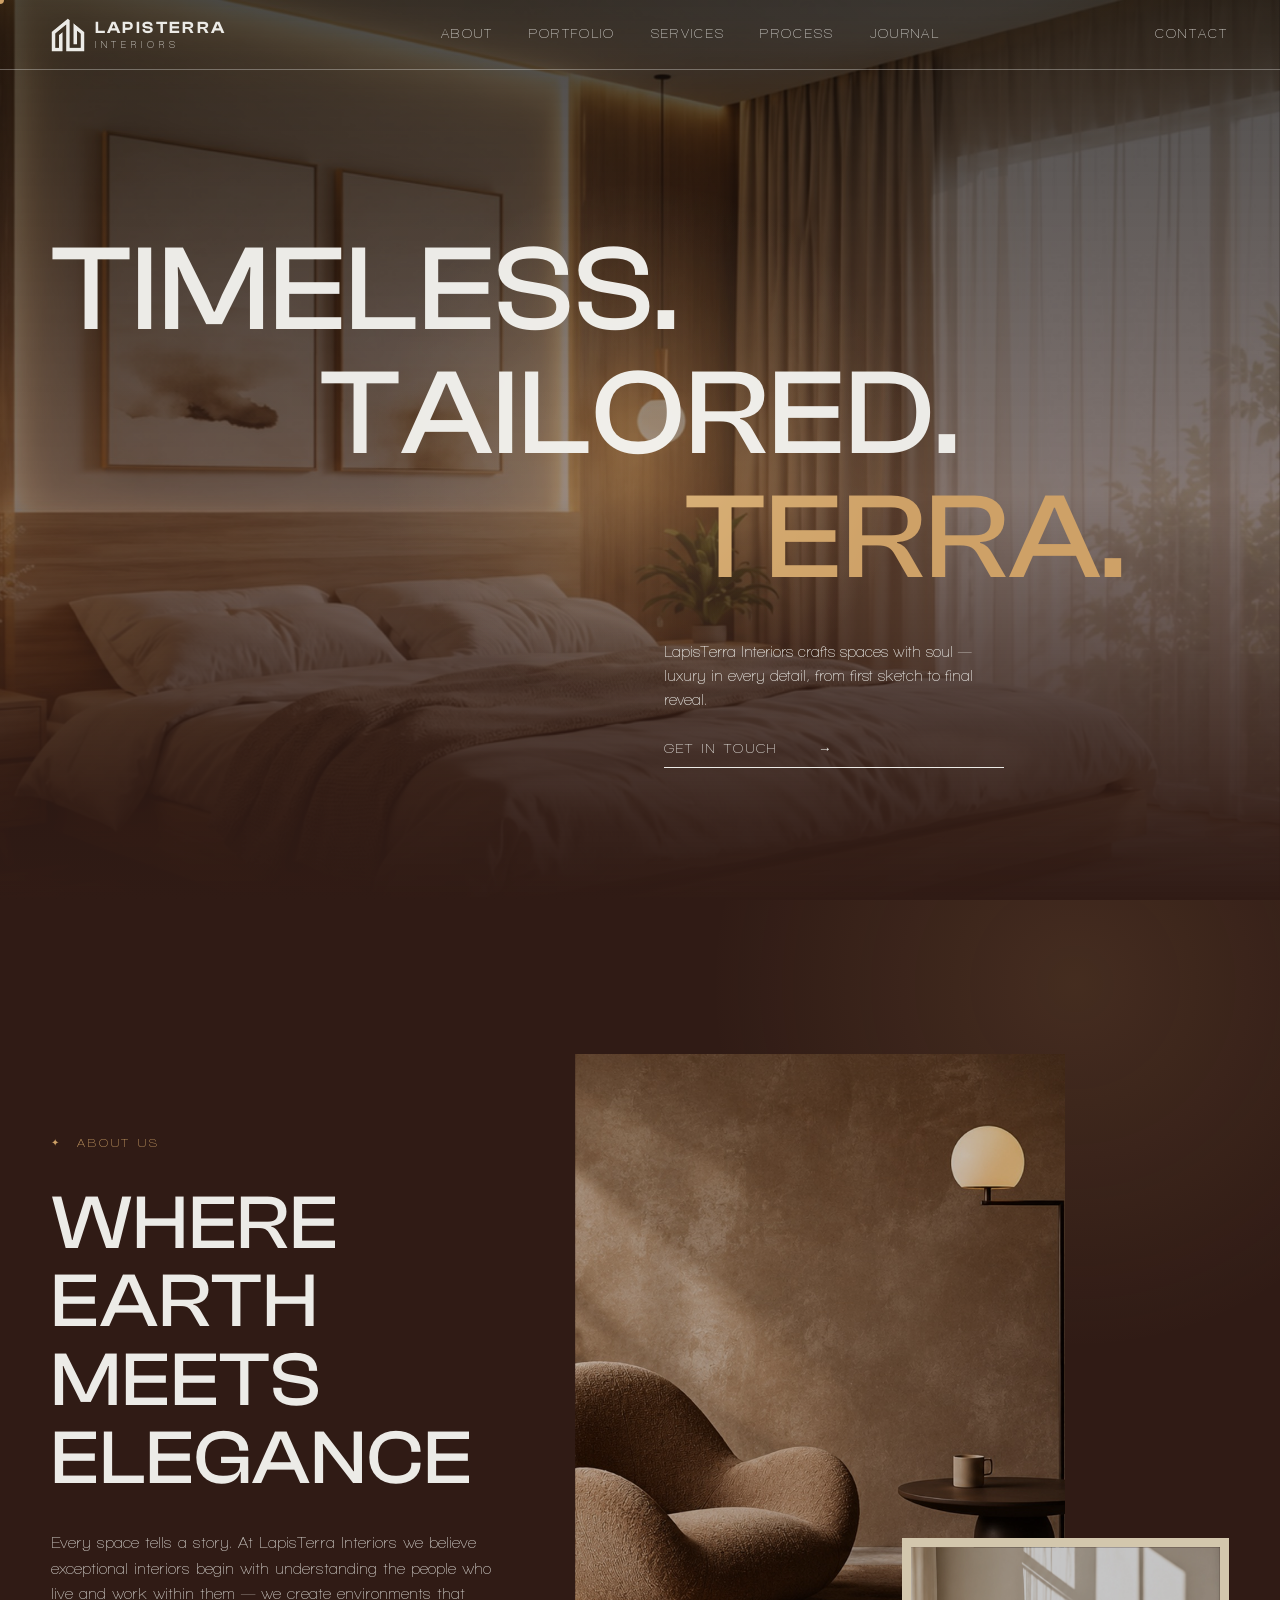
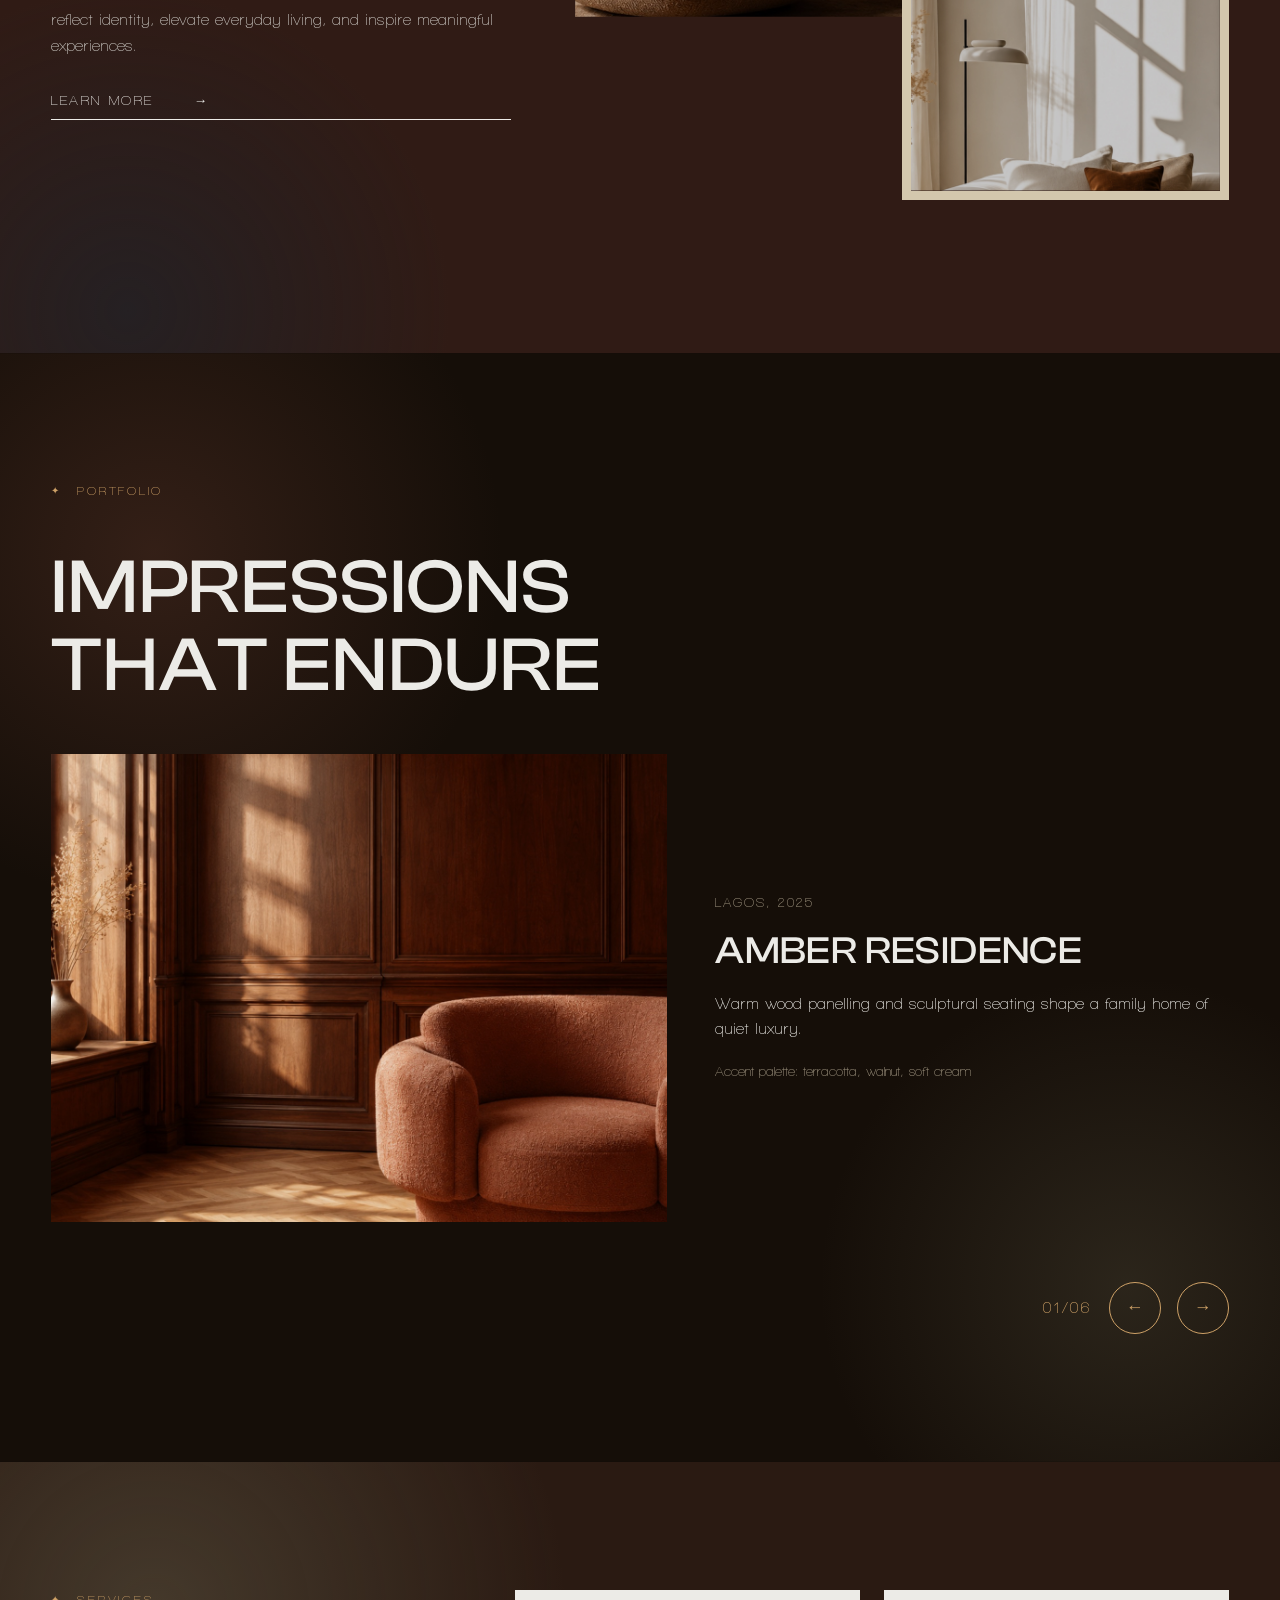
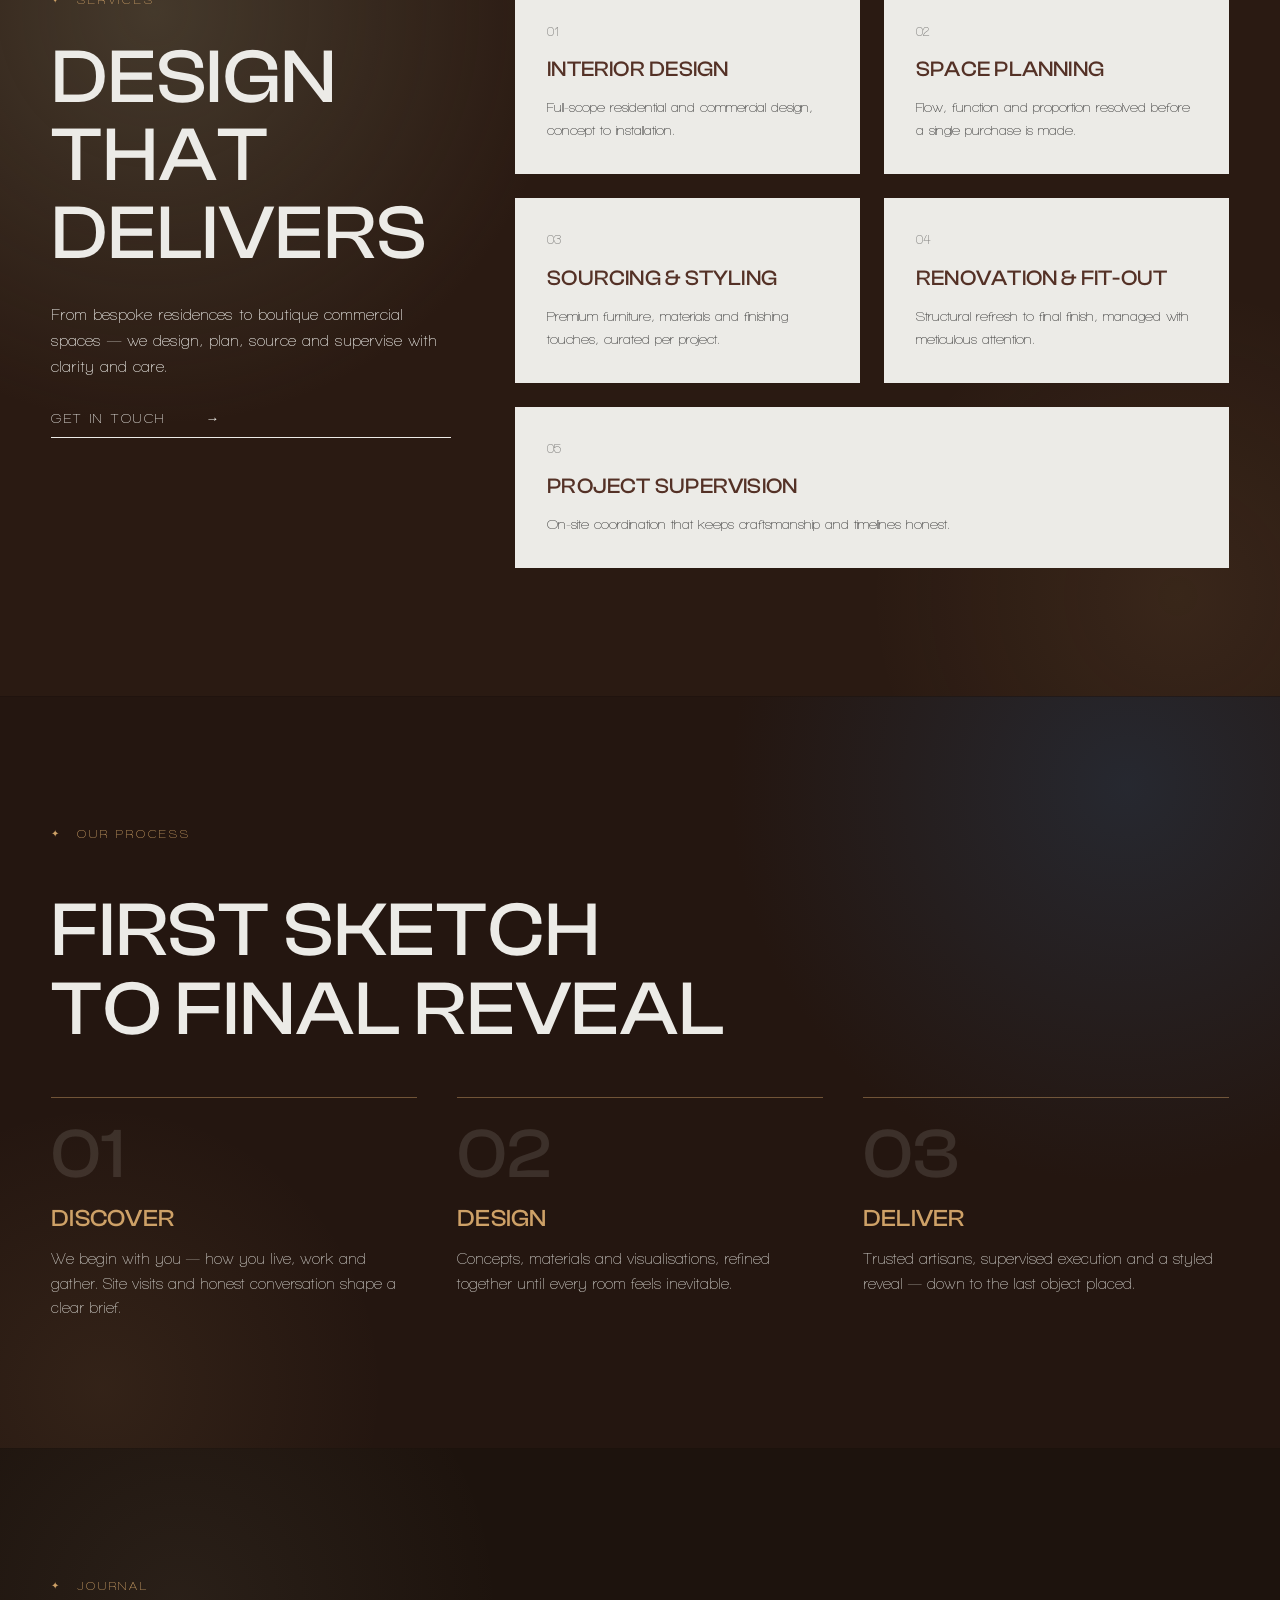
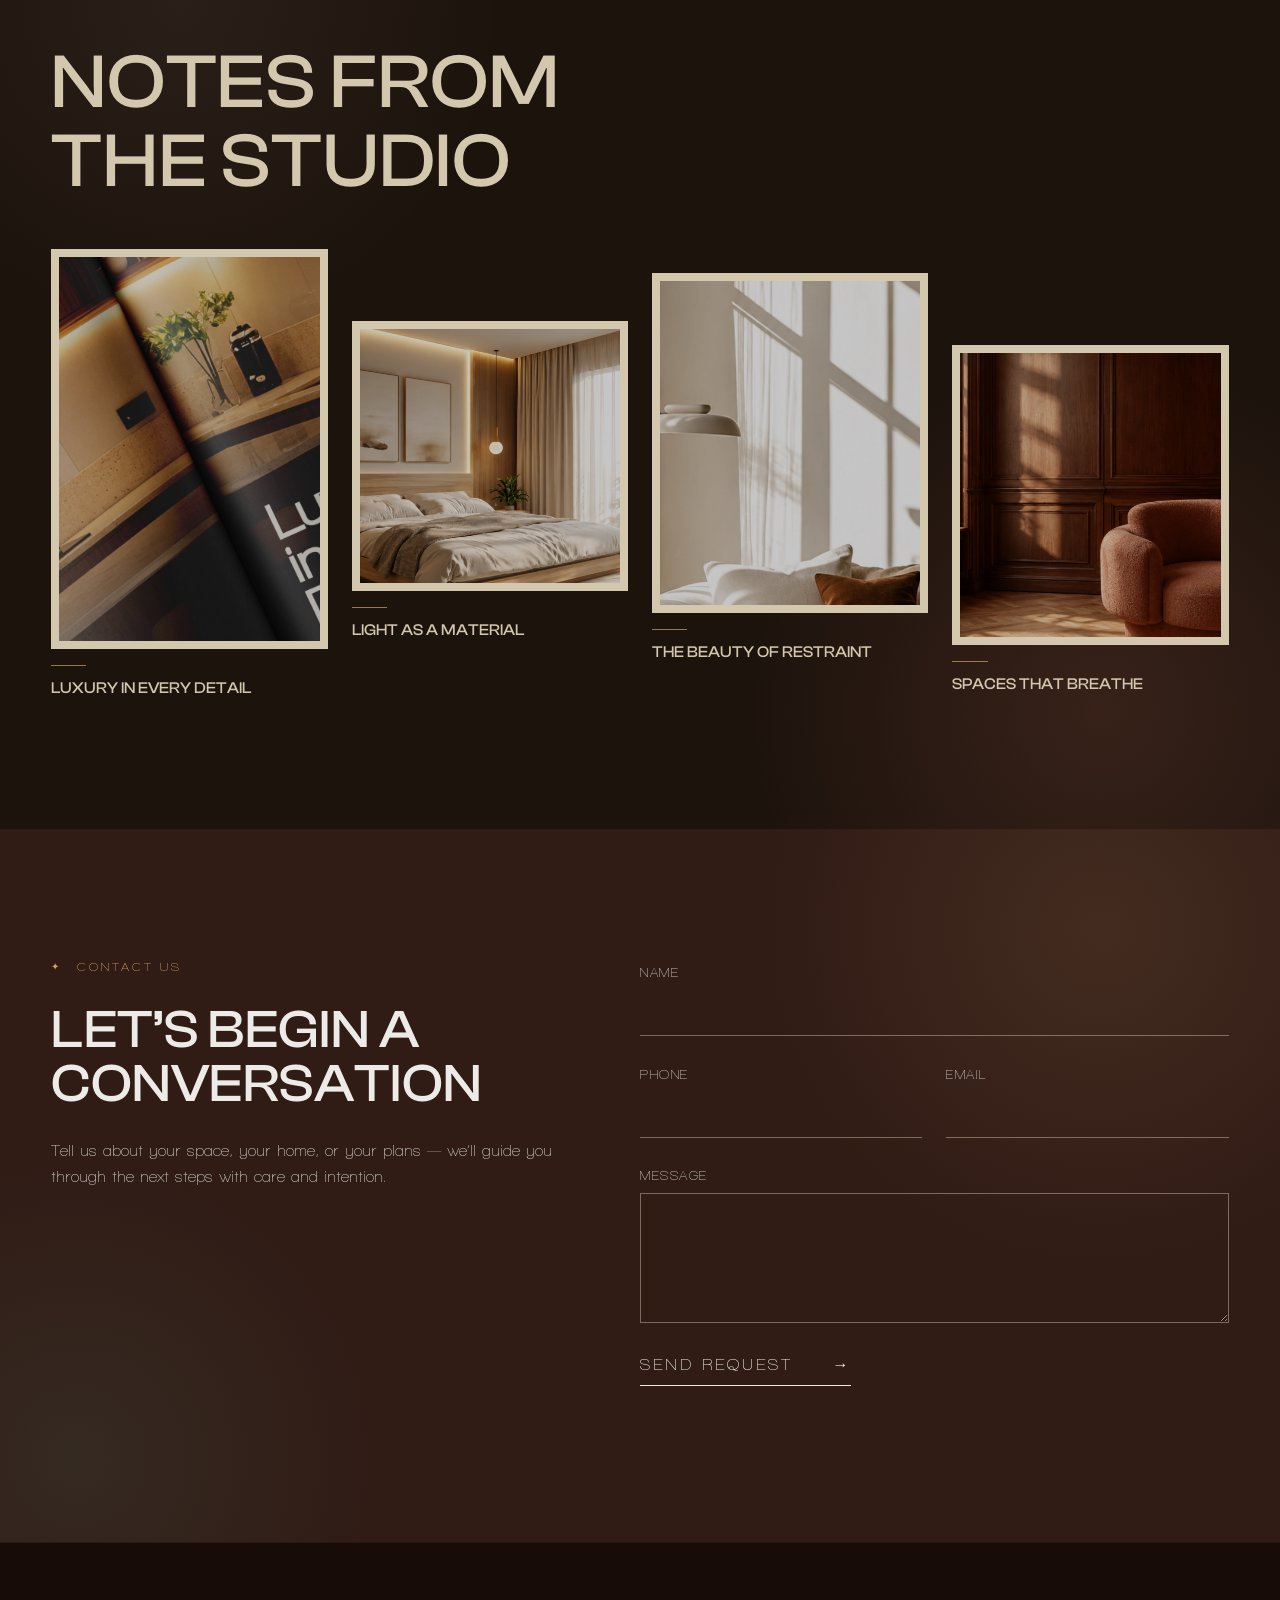
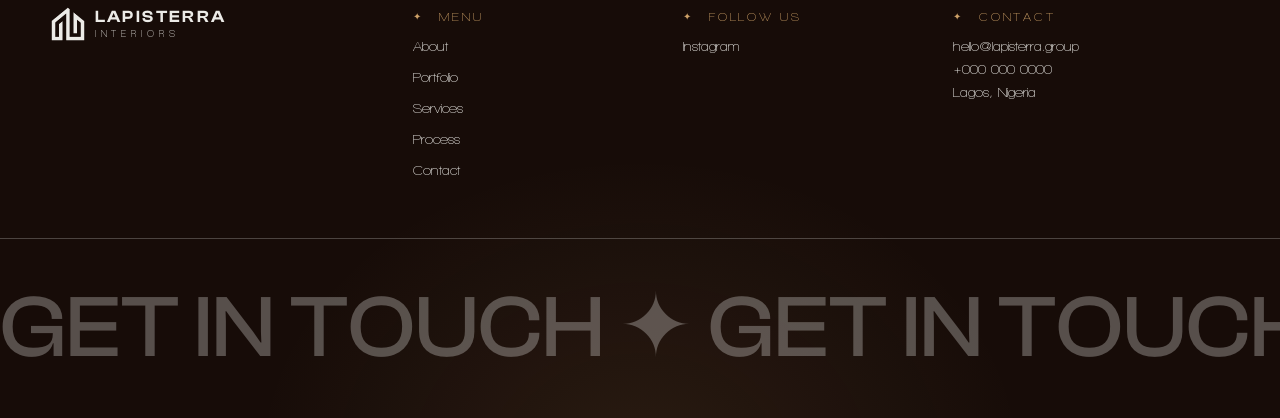
==== commit 38d55bd3: "fix: inscriptions moved to permanently-empty zones, left-aligned portfolio/journal headers" ====
--- a/index.html
+++ b/index.html
@@ -59,8 +59,8 @@
   </div>
 </section>
 <section id="portfolio" class="room room-ink portfolio container">
-  <p class="eyebrow reveal" style="text-align:center">Portfolio</p>
-  <h2 class="reveal" style="text-align:center">Impressions<br>That Endure</h2>
+  <p class="eyebrow reveal">Portfolio</p>
+  <h2 class="reveal">Impressions<br>That Endure</h2>
   <div class="carousel" id="carousel">
     <article class="slide is-active">
       <span class="frame"><img src="assets/img/placeholder/p1.jpg" alt="Amber Residence living space"></span>
@@ -162,8 +162,8 @@
   </div>
 </section>
 <section id="journal" class="room room-umber journal container">
-  <p class="eyebrow reveal" style="text-align:center">Journal</p>
-  <h2 class="reveal" style="text-align:center">Notes From<br>The Studio</h2>
+  <p class="eyebrow reveal">Journal</p>
+  <h2 class="reveal">Notes From<br>The Studio</h2>
   <div class="journal-grid stagger">
     <figure class="reveal"><span class="frame"><img src="assets/img/placeholder/magazine.jpg" alt=""></span><figcaption>Luxury in Every Detail</figcaption></figure>
     <figure class="reveal"><span class="frame"><img src="assets/img/placeholder/p4.jpg" alt=""></span><figcaption>Light as a Material</figcaption></figure>
--- a/assets/css/home.css
+++ b/assets/css/home.css
@@ -32,12 +32,13 @@
   mask-image:radial-gradient(circle 24vmin at var(--wx,-999px) var(--wy,-999px),#000 30%,rgba(0,0,0,.5) 65%,transparent 100%)}
 .wall-text h4{font-family:var(--font-display);font-weight:500;text-transform:uppercase;letter-spacing:.06em;font-size:1.15rem;color:var(--gold);margin-bottom:.6rem}
 .wall-text p{font-size:.88rem;line-height:1.7;color:var(--sand)}
-/* placed only in zones no content ever reaches (section padding bands / free corners) */
+/* inscriptions live in the large permanently-empty zone beside each
+   left-aligned headline (top-right), or the free band under short copy */
 .wall-mission{left:var(--pad);bottom:1.5rem}
-.wall-promise{left:var(--pad);bottom:1.5rem;max-width:320px}
+.wall-promise{right:var(--pad);top:11%;max-width:300px}
 .wall-vision{left:var(--pad);bottom:1.25rem;max-width:380px}
-.wall-strategy{right:var(--pad);top:12%;max-width:300px}
-.wall-story{left:var(--pad);bottom:1.25rem;max-width:340px}
+.wall-strategy{right:var(--pad);top:11%;max-width:300px}
+.wall-story{right:var(--pad);top:11%;max-width:300px}
 .wall-values{left:var(--pad);bottom:1.5rem;max-width:400px}
 @media (max-width:1200px){.wall-text{display:none}}
 
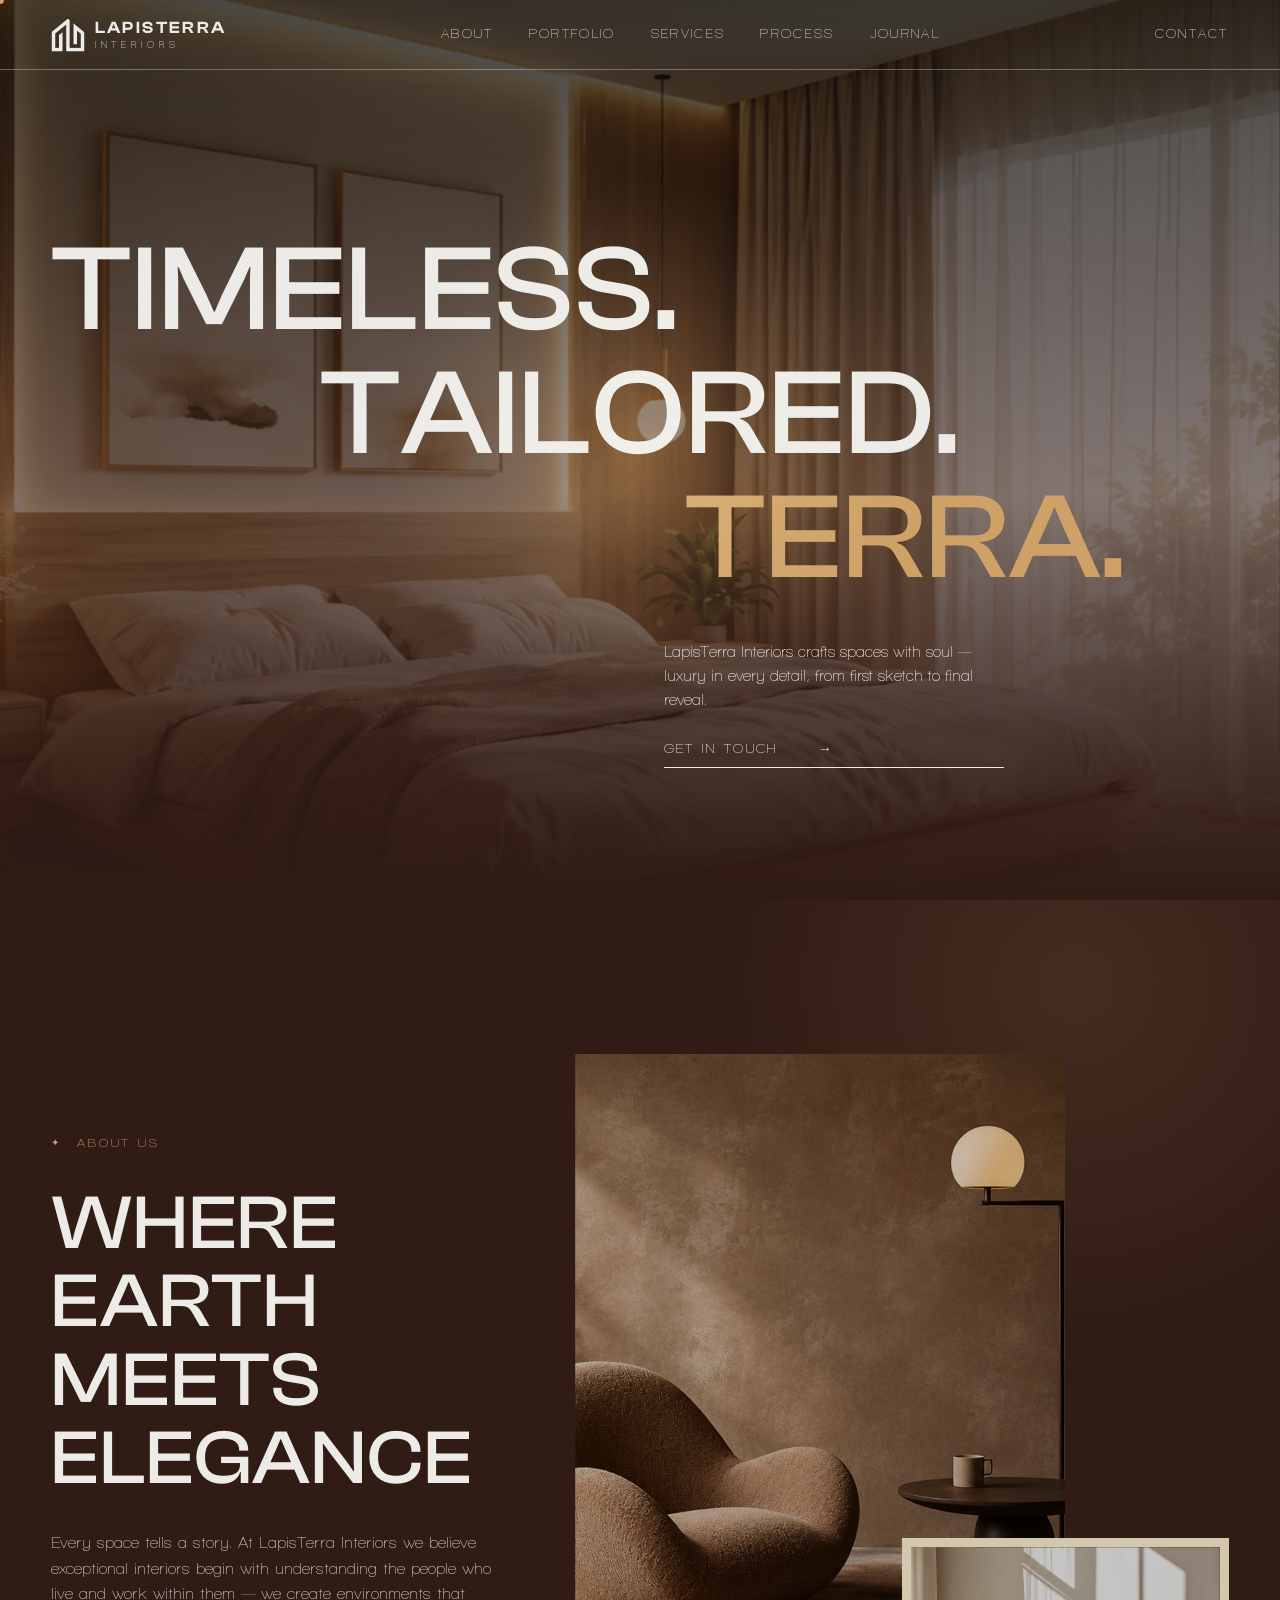
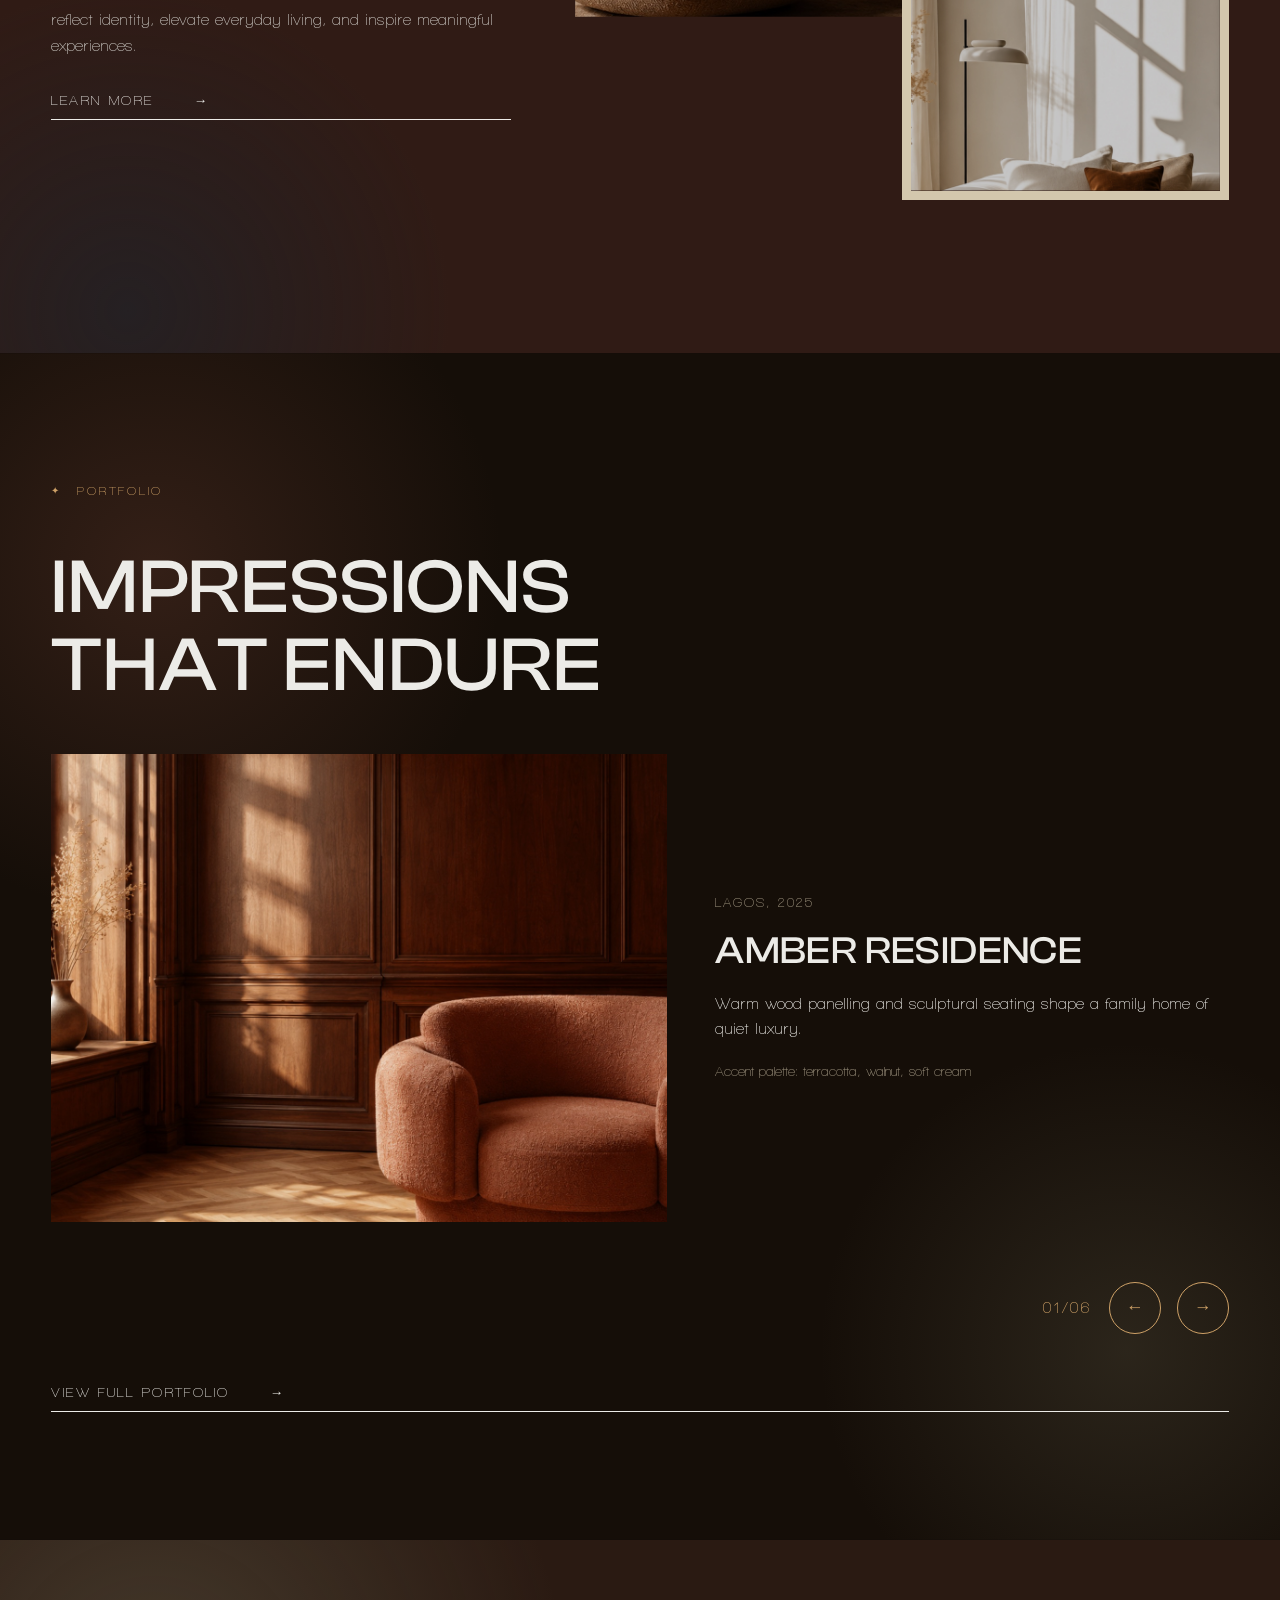
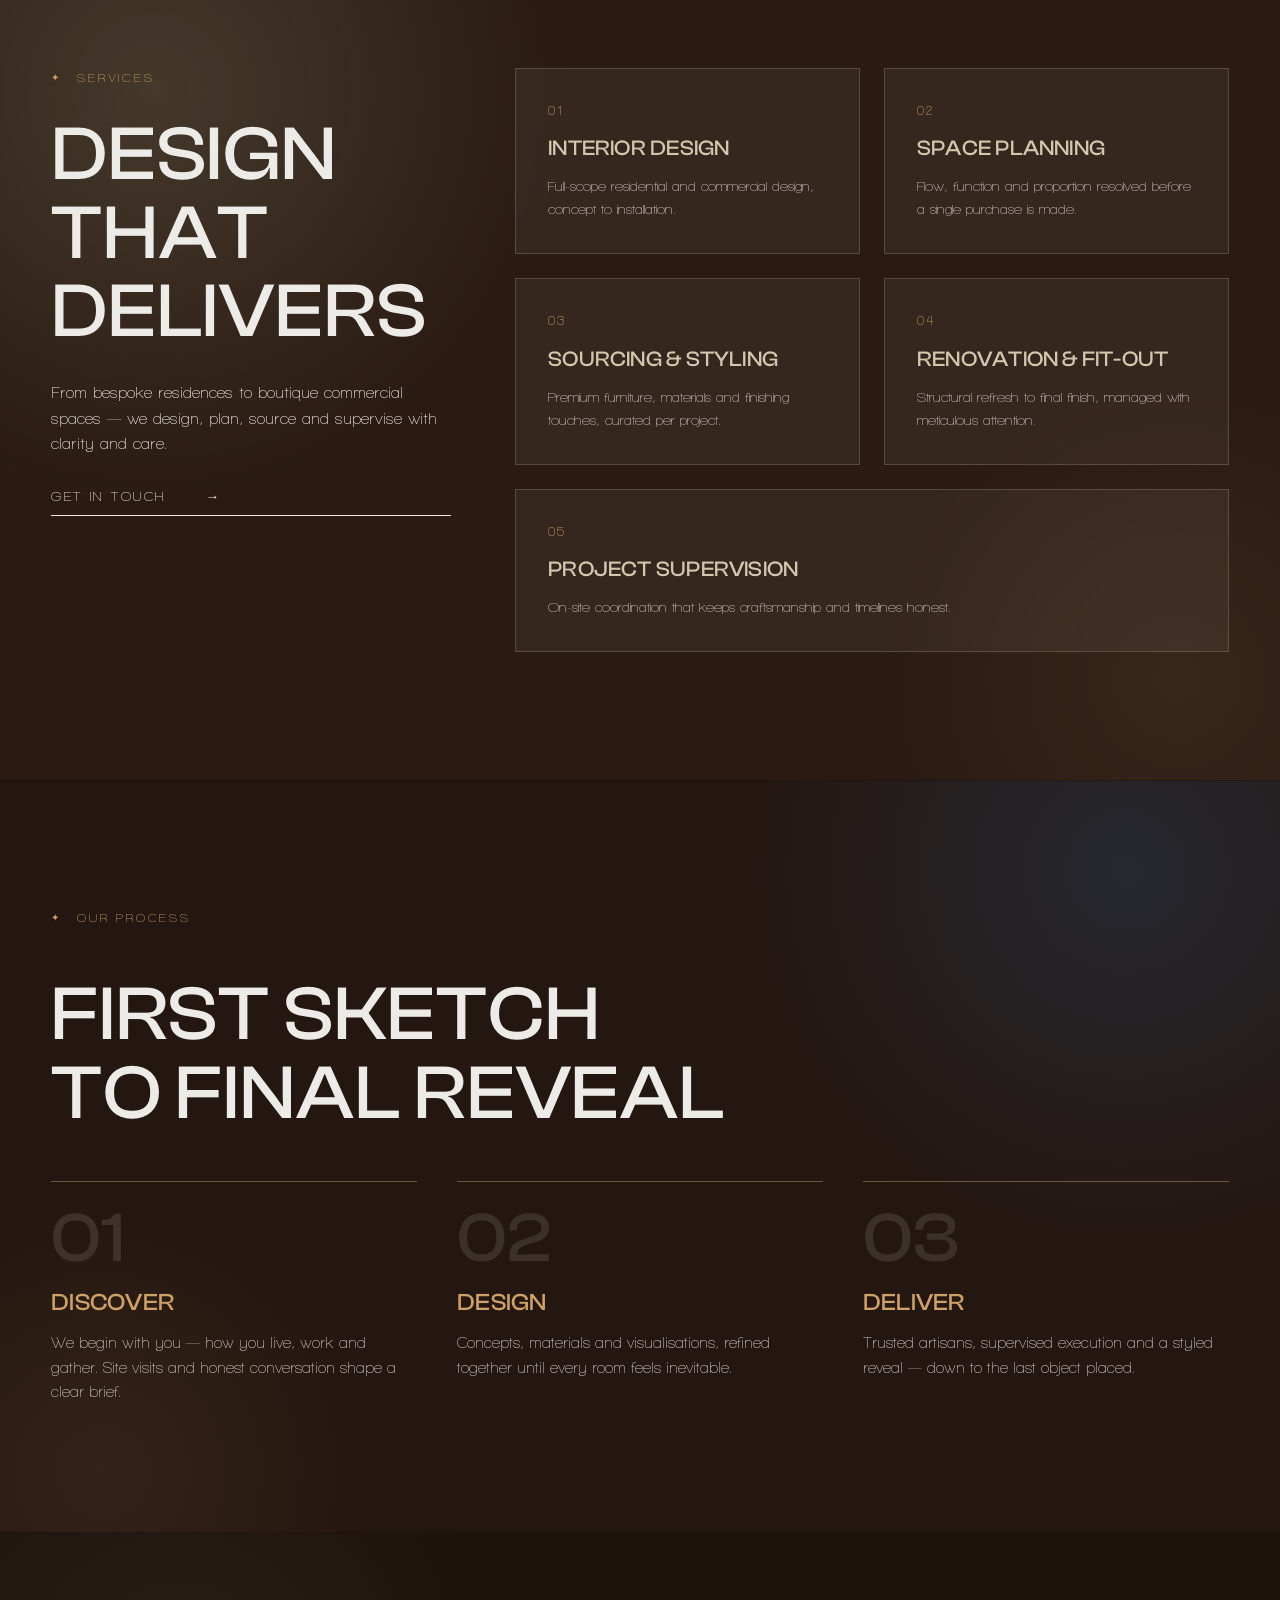
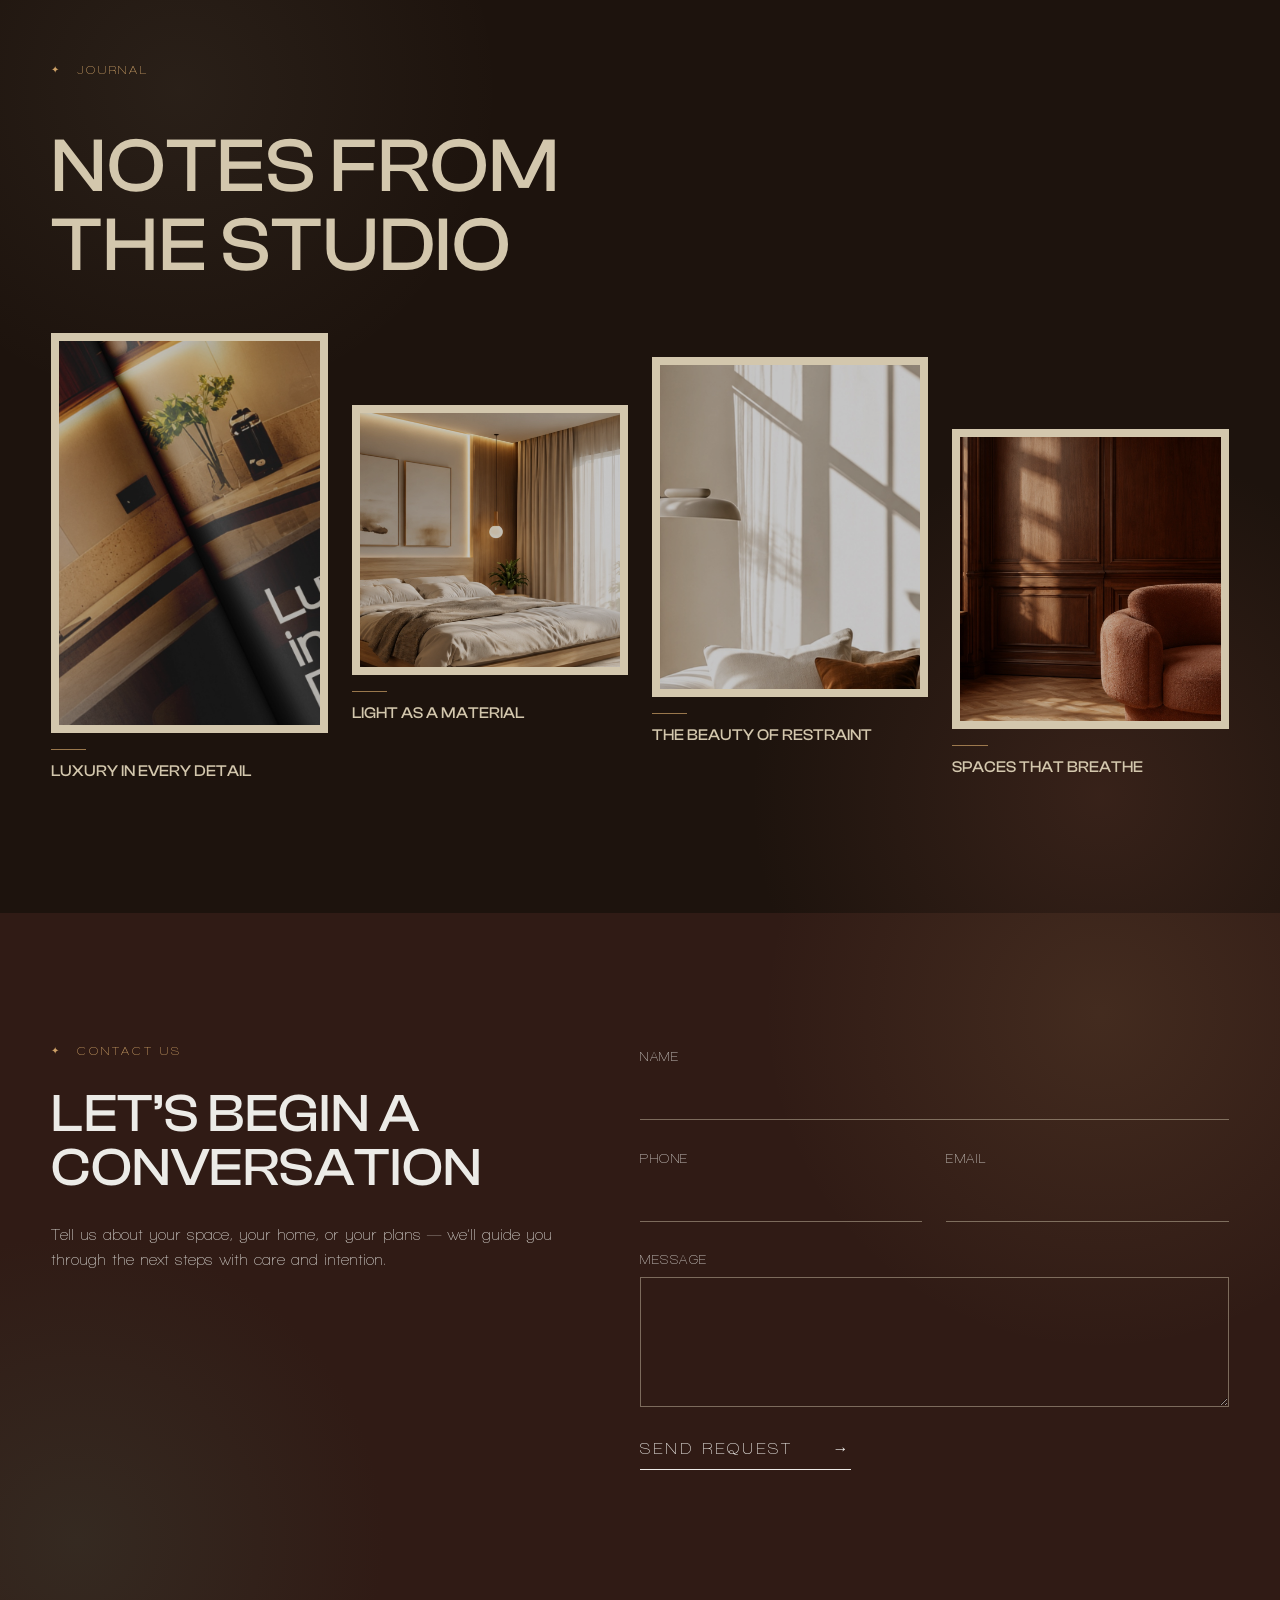
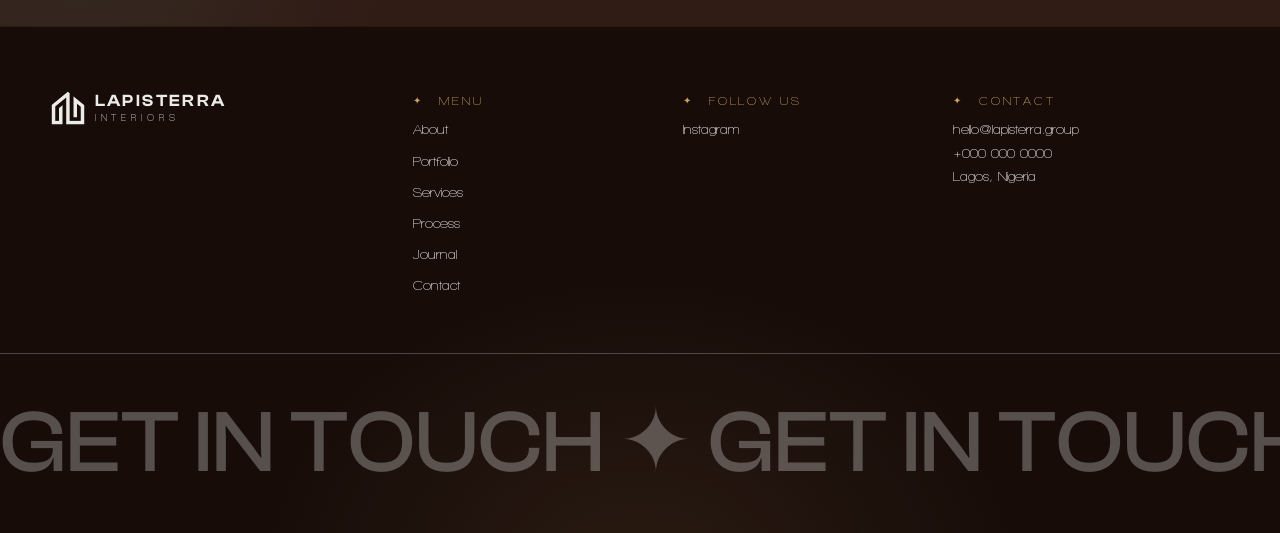
==== commit 72ffb8a3: "feat: portfolio, project detail, and journal pages — site complete" ====
--- a/index.html
+++ b/index.html
@@ -122,6 +122,7 @@
     <button id="prevSlide" aria-label="Previous project">←</button>
     <button id="nextSlide" aria-label="Next project">→</button>
   </div>
+  <a class="line-link reveal" href="portfolio.html">View full portfolio <span aria-hidden="true">→</span></a>
   <div class="wall-text wall-promise" aria-hidden="true">
     <h4>Brand Promise</h4>
     <p>Thoughtful Design. Exceptional Execution. Timeless Spaces.</p>
@@ -165,10 +166,10 @@
   <p class="eyebrow reveal">Journal</p>
   <h2 class="reveal">Notes From<br>The Studio</h2>
   <div class="journal-grid stagger">
-    <figure class="reveal"><span class="frame"><img src="assets/img/placeholder/magazine.jpg" alt=""></span><figcaption>Luxury in Every Detail</figcaption></figure>
-    <figure class="reveal"><span class="frame"><img src="assets/img/placeholder/p4.jpg" alt=""></span><figcaption>Light as a Material</figcaption></figure>
-    <figure class="reveal"><span class="frame"><img src="assets/img/placeholder/p3.jpg" alt=""></span><figcaption>The Beauty of Restraint</figcaption></figure>
-    <figure class="reveal"><span class="frame"><img src="assets/img/placeholder/p5.jpg" alt=""></span><figcaption>Spaces That Breathe</figcaption></figure>
+    <figure class="reveal"><a href="journal.html#luxury-in-every-detail"><span class="frame"><img src="assets/img/placeholder/magazine.jpg" alt=""></span><figcaption>Luxury in Every Detail</figcaption></a></figure>
+    <figure class="reveal"><a href="journal.html#light-as-a-material"><span class="frame"><img src="assets/img/placeholder/p4.jpg" alt=""></span><figcaption>Light as a Material</figcaption></a></figure>
+    <figure class="reveal"><a href="journal.html#the-beauty-of-restraint"><span class="frame"><img src="assets/img/placeholder/p3.jpg" alt=""></span><figcaption>The Beauty of Restraint</figcaption></a></figure>
+    <figure class="reveal"><a href="journal.html#spaces-that-breathe"><span class="frame"><img src="assets/img/placeholder/p5.jpg" alt=""></span><figcaption>Spaces That Breathe</figcaption></a></figure>
   </div>
   <div class="wall-text wall-story" aria-hidden="true">
     <h4>Brand Story</h4>
@@ -205,7 +206,7 @@
         <span class="brand-text">LAPISTERRA<small>INTERIORS</small></span>
       </a>
     </div>
-    <nav><p class="eyebrow">Menu</p><a href="index.html#about">About</a><a href="index.html#portfolio">Portfolio</a><a href="index.html#services">Services</a><a href="index.html#process">Process</a><a href="index.html#contact">Contact</a></nav>
+    <nav><p class="eyebrow">Menu</p><a href="index.html#about">About</a><a href="portfolio.html">Portfolio</a><a href="index.html#services">Services</a><a href="index.html#process">Process</a><a href="journal.html">Journal</a><a href="index.html#contact">Contact</a></nav>
     <div><p class="eyebrow">Follow us</p><a href="https://instagram.com" rel="noopener" target="_blank">Instagram</a></div>
     <div><p class="eyebrow">Contact</p><p>hello@lapisterra.group<br>+000 000 0000<br>Lagos, Nigeria</p></div>
   </div>
--- a/assets/css/home.css
+++ b/assets/css/home.css
@@ -106,11 +106,13 @@
 .services-copy{display:grid;gap:1.8rem;align-content:start}
 .services-copy h2{font-size:var(--h-section)}
 .services-grid{display:grid;grid-template-columns:repeat(2,1fr);gap:1.5rem}
-.svc{background:var(--cream);color:var(--ink);padding:2rem;display:grid;gap:1rem;align-content:start}
-.svc span{font-size:.8rem;opacity:.55}
-.svc h3{font-size:1.35rem;color:var(--terra-dark)}
-.svc p{font-size:.9rem;opacity:.8}
+.svc{background:color-mix(in srgb,var(--cream) 6%,transparent);border:1px solid color-mix(in srgb,var(--sand) 22%,transparent);color:var(--cream);padding:2rem;display:grid;gap:1rem;align-content:start;backdrop-filter:blur(2px)}
+.svc span{font-size:.8rem;color:var(--gold);letter-spacing:.15em}
+.svc h3{font-size:1.35rem;color:var(--sand)}
+.svc p{font-size:.9rem;color:color-mix(in srgb,var(--cream) 78%,transparent)}
 .svc:last-child{grid-column:1/-1}
+.svc:hover{border-color:color-mix(in srgb,var(--gold) 55%,transparent)}
+@media (prefers-reduced-motion: no-preference){.svc{transition:transform .5s cubic-bezier(.2,.65,.2,1),border-color .4s ease}}
 @media (max-width:900px){.services-inner{grid-template-columns:1fr}.services-grid{grid-template-columns:1fr}}
 
 /* process — deep brown with a navy dusk; numbers earn their place: a real sequence */
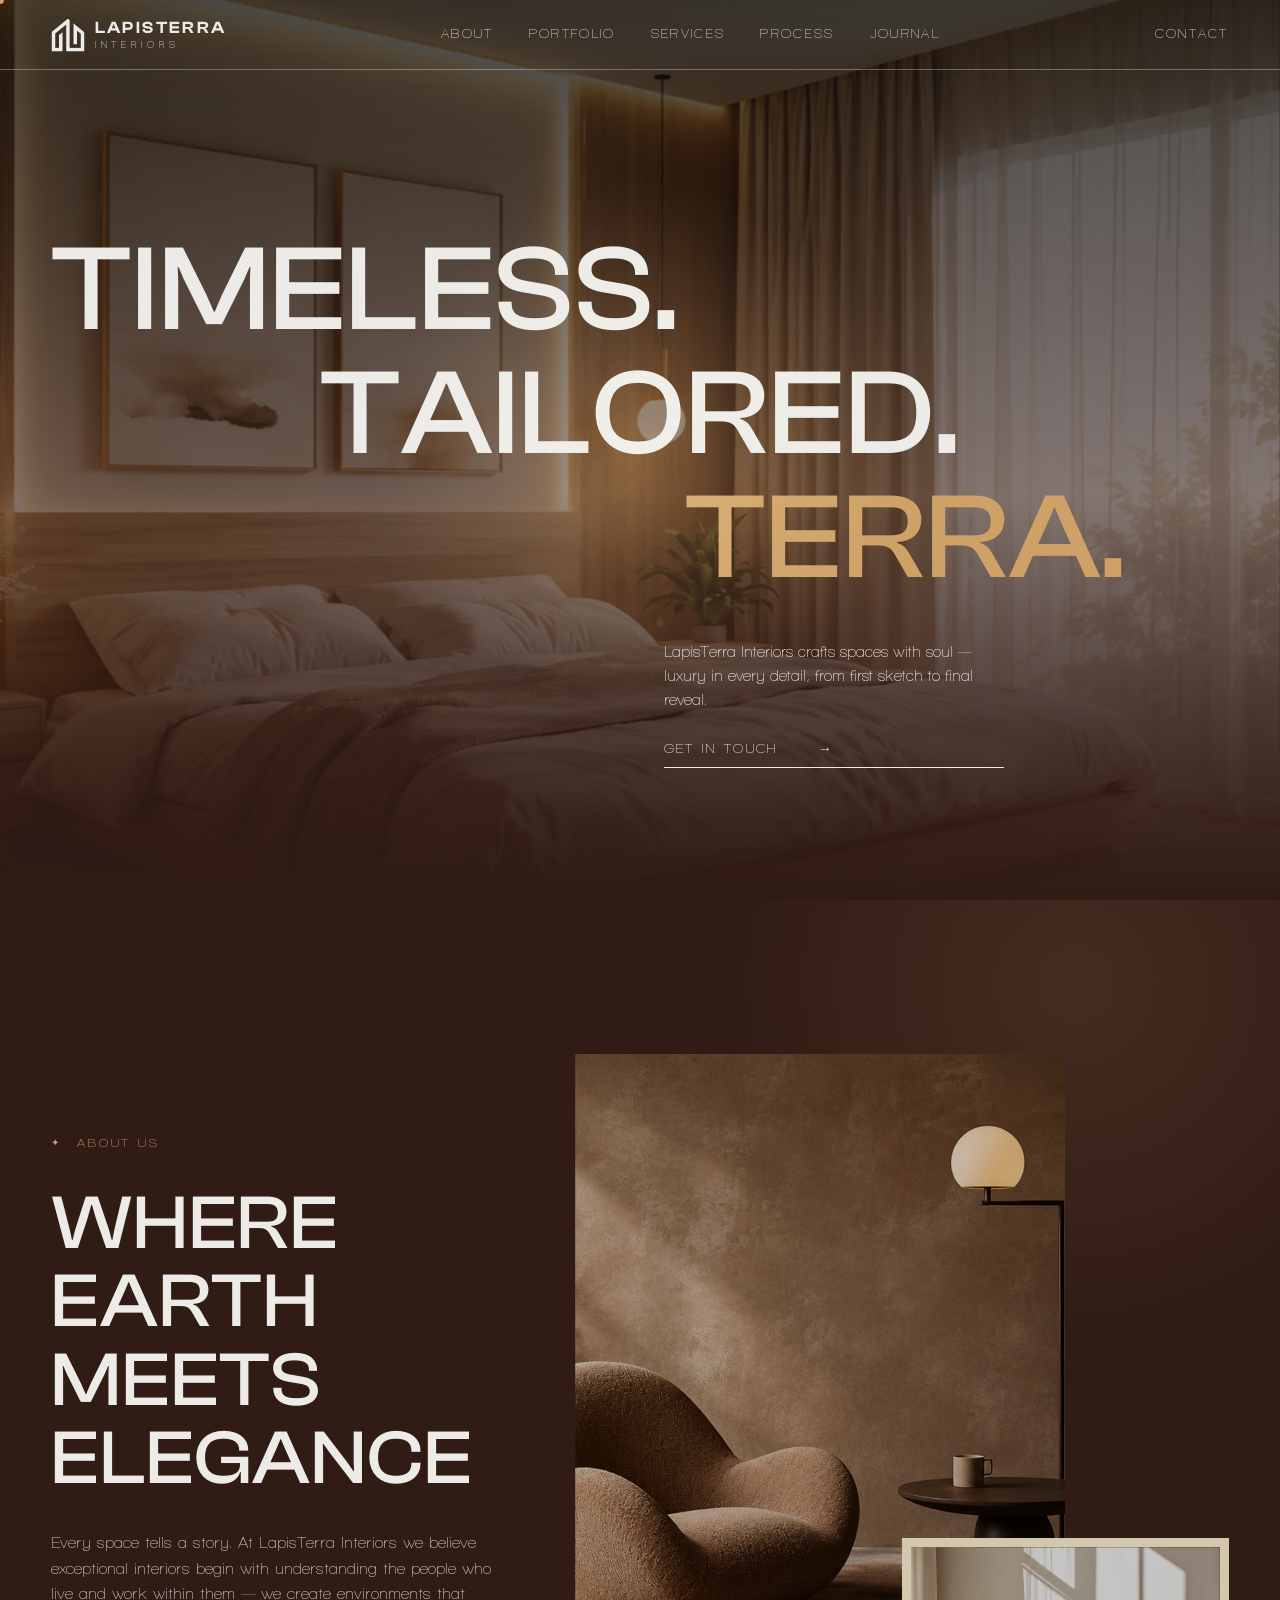
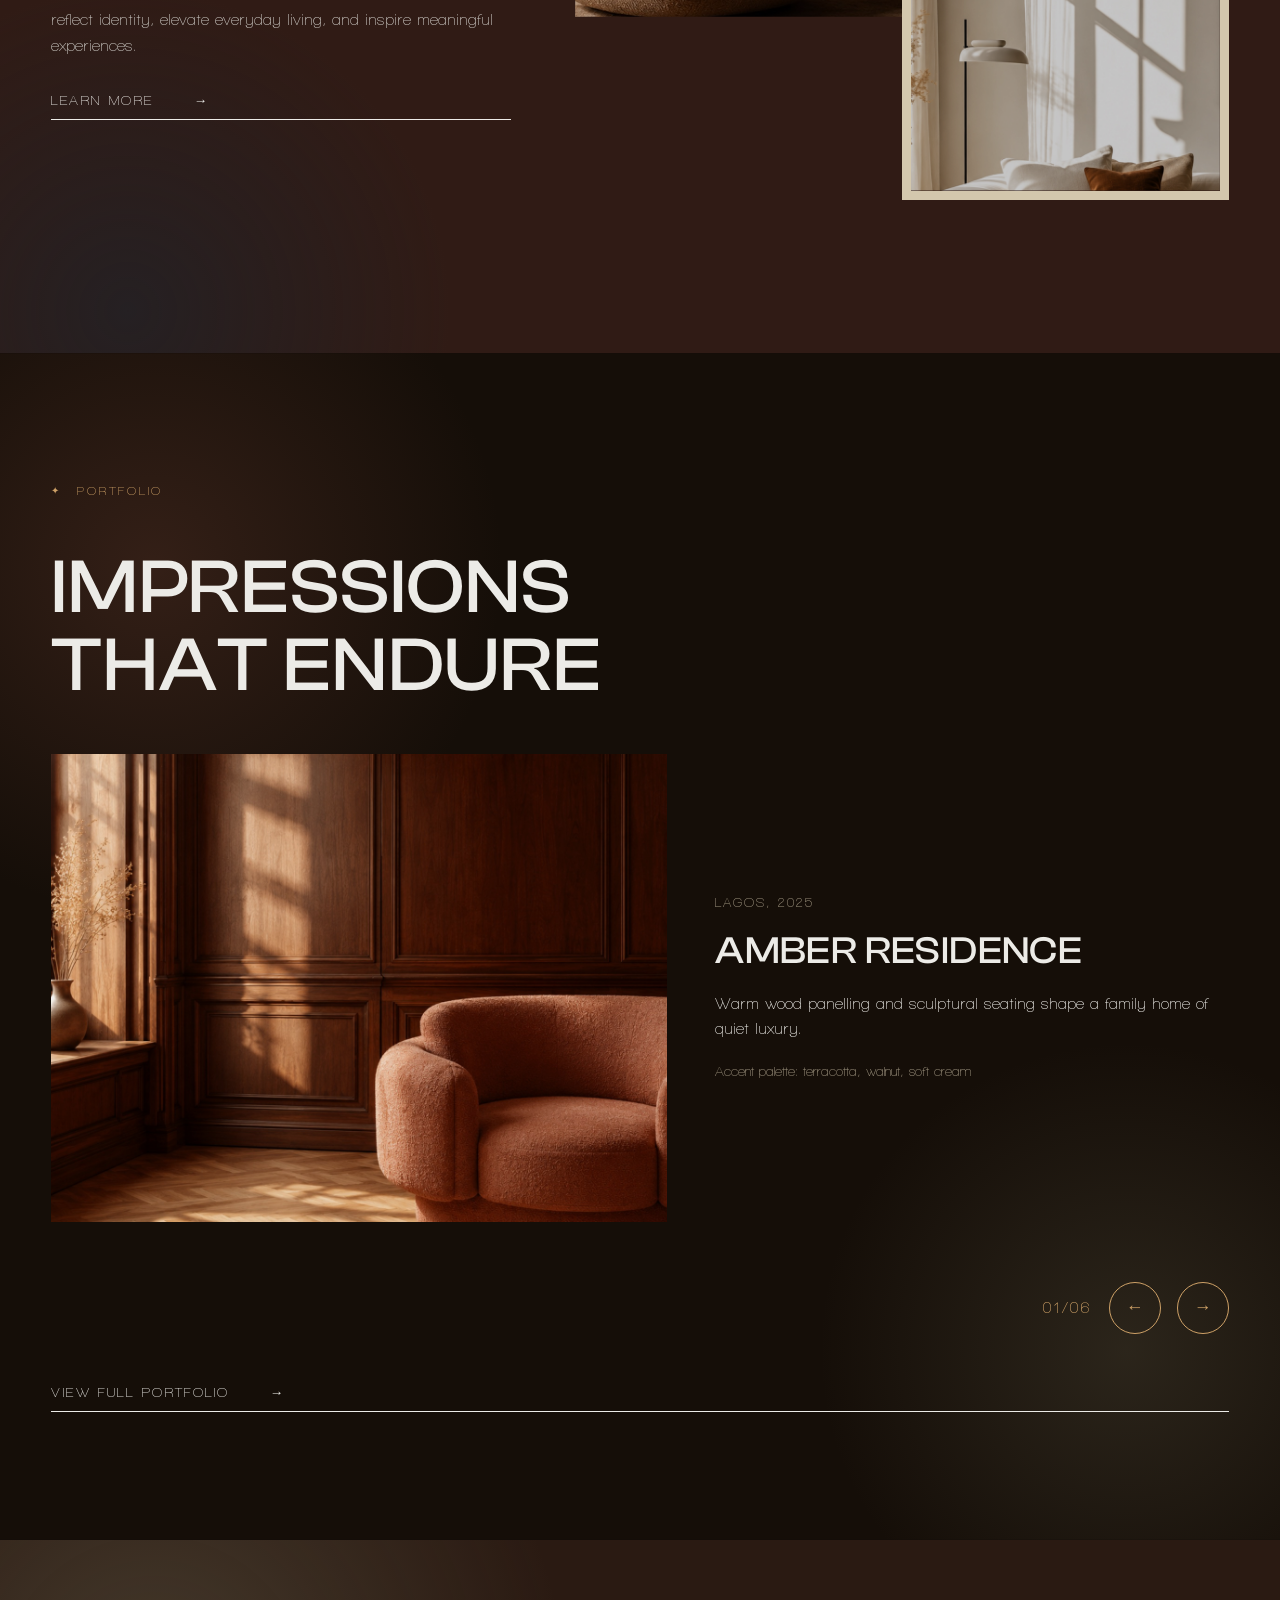
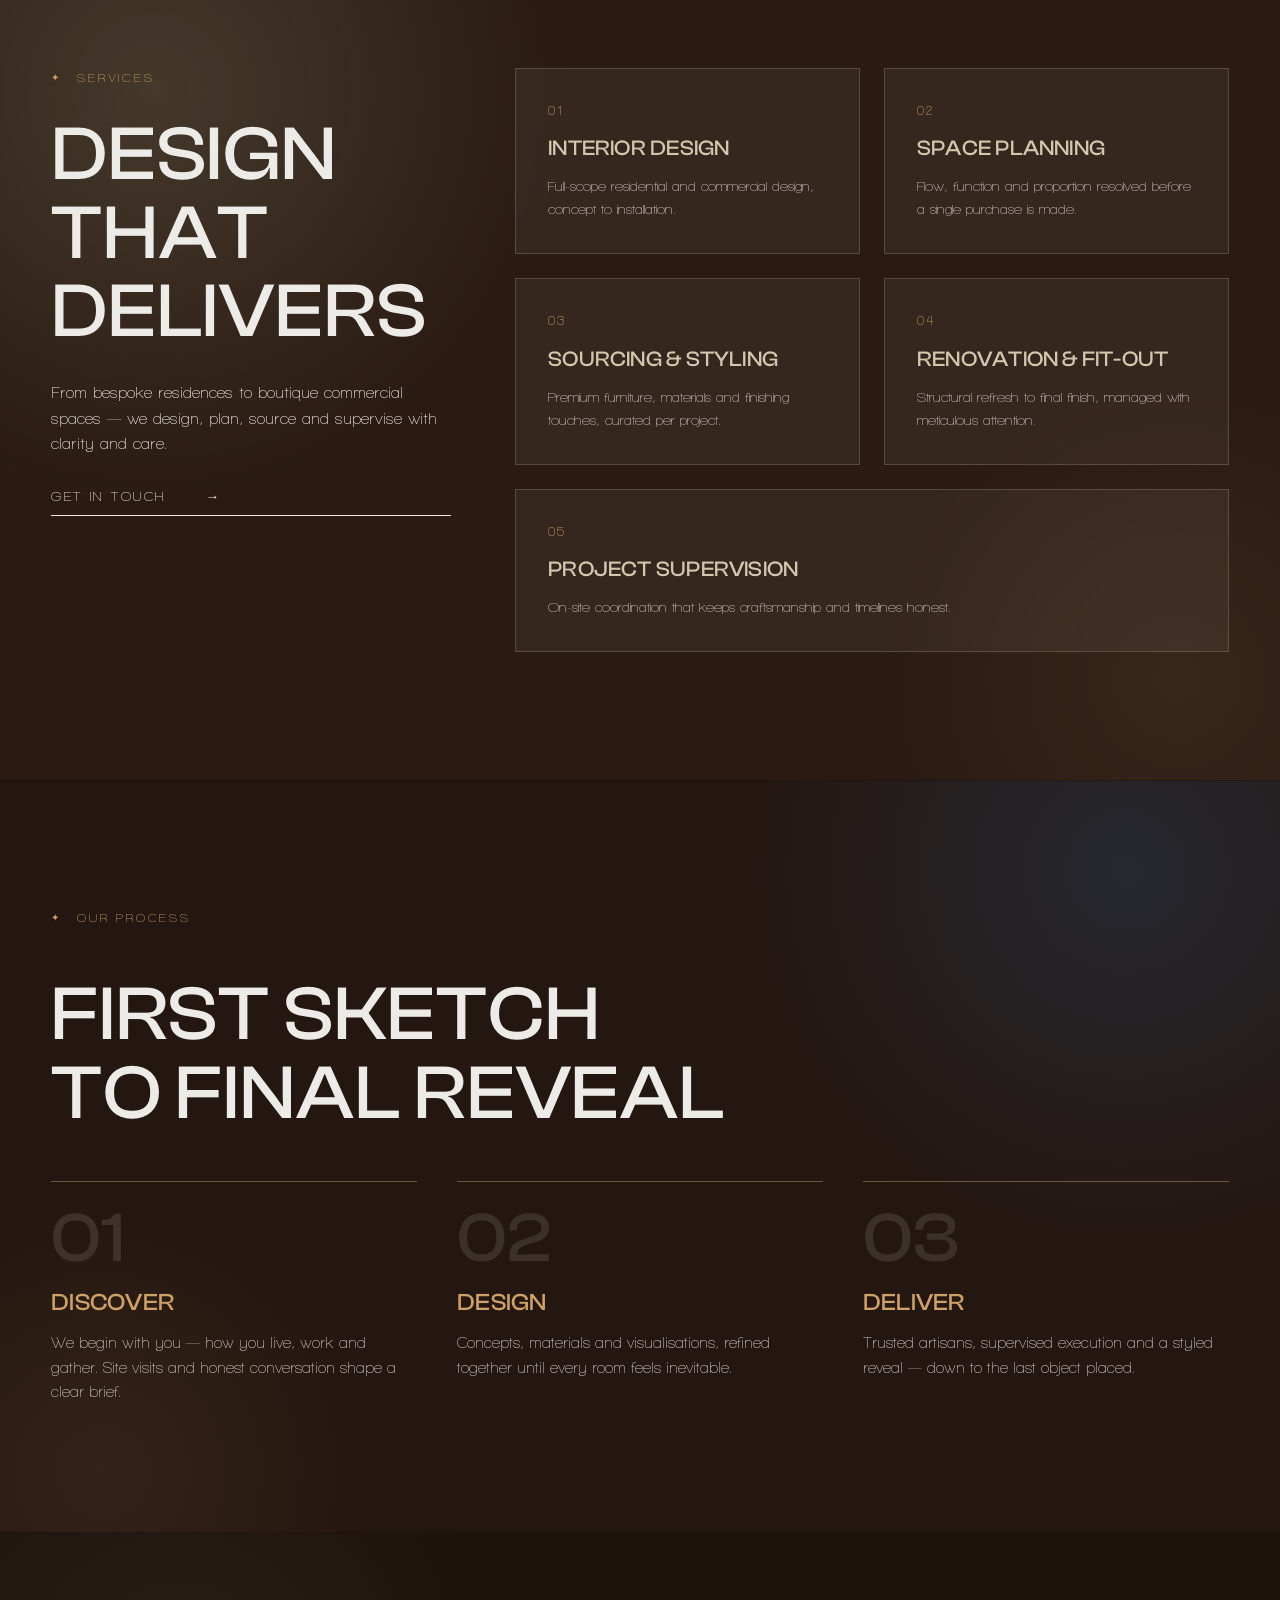
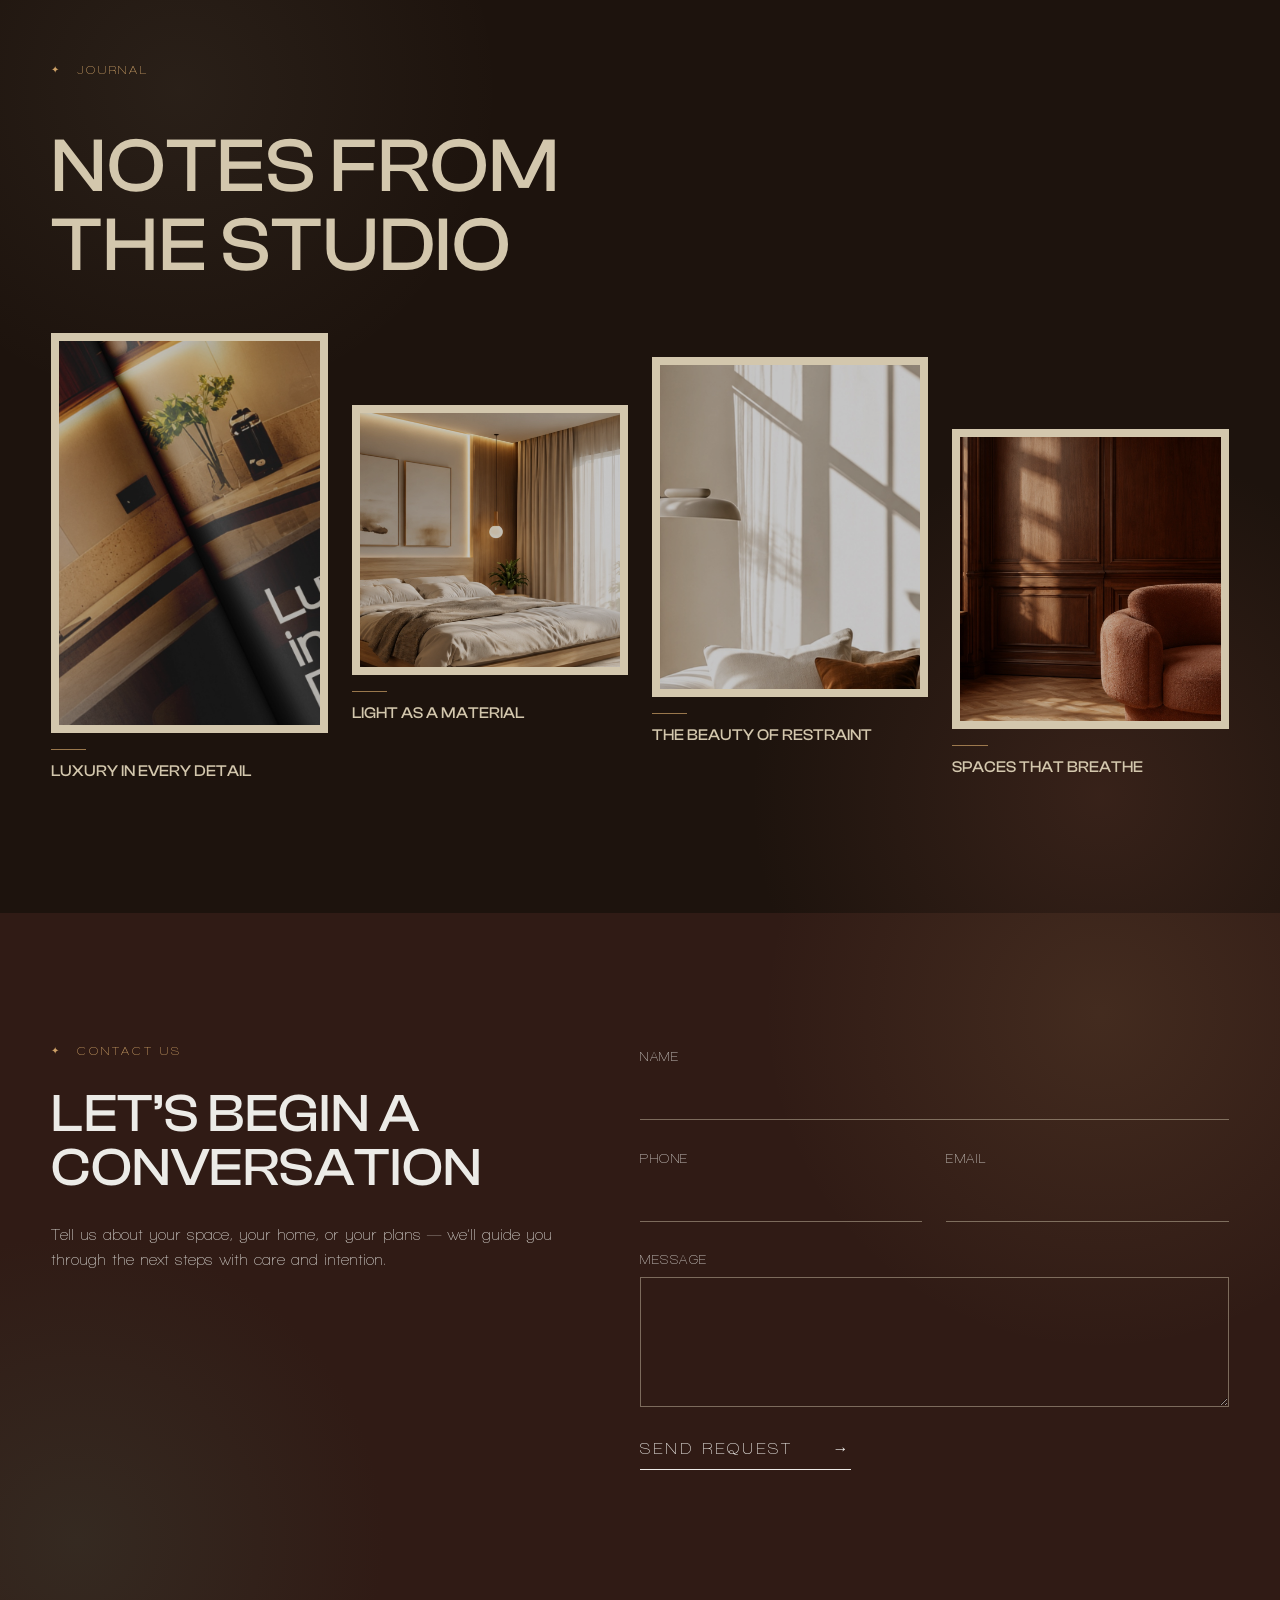
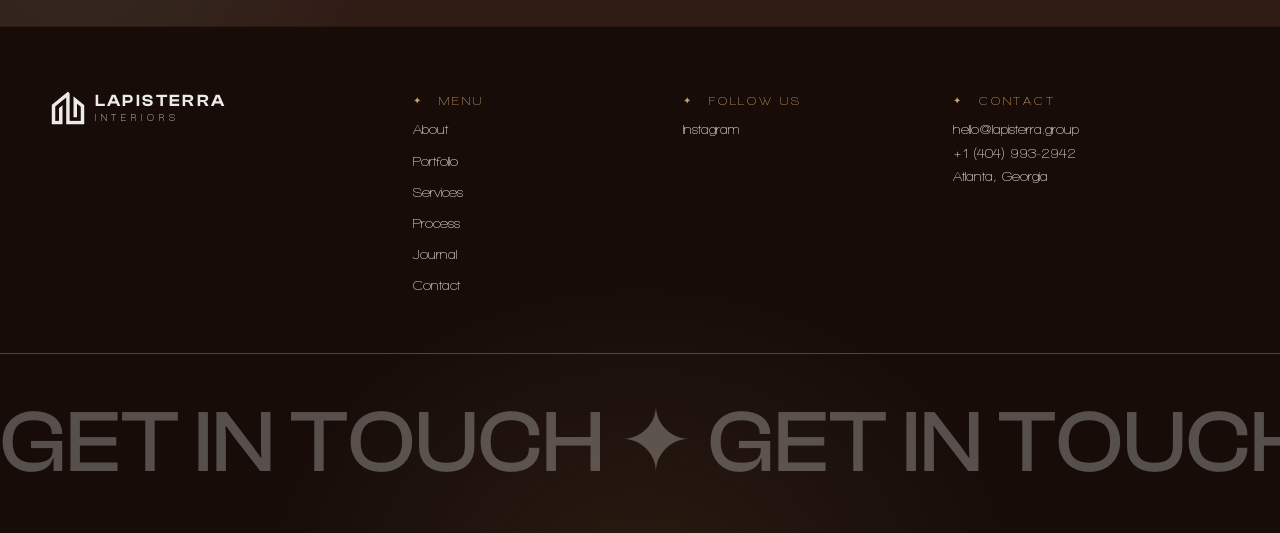
==== commit 810d59c4: "content: real phone and Atlanta location in footer" ====
--- a/index.html
+++ b/index.html
@@ -54,8 +54,8 @@
     <span class="reveal-img"><img src="assets/img/placeholder/about-2.jpg" alt="Cream living room with terracotta accents"></span>
   </div>
   <div class="wall-text wall-mission" aria-hidden="true">
-    <h4>Mission Statement</h4>
-    <p>To create interior spaces that reflect each client&rsquo;s lifestyle, personality, and vision &mdash; transforming everyday environments into purposeful and inspiring experiences.</p>
+    <h4>Brand Promise</h4>
+    <p>Thoughtful Design. Exceptional Execution. Timeless Spaces.</p>
   </div>
 </section>
 <section id="portfolio" class="room room-ink portfolio container">
@@ -124,8 +124,8 @@
   </div>
   <a class="line-link reveal" href="portfolio.html">View full portfolio <span aria-hidden="true">→</span></a>
   <div class="wall-text wall-promise" aria-hidden="true">
-    <h4>Brand Promise</h4>
-    <p>Thoughtful Design. Exceptional Execution. Timeless Spaces.</p>
+    <h4>Mission Statement</h4>
+    <p>To create interior spaces that reflect each client&rsquo;s lifestyle, personality, and vision &mdash; transforming everyday environments into purposeful and inspiring experiences.</p>
   </div>
 </section>
 <section id="services" class="services">
@@ -208,7 +208,7 @@
     </div>
     <nav><p class="eyebrow">Menu</p><a href="index.html#about">About</a><a href="portfolio.html">Portfolio</a><a href="index.html#services">Services</a><a href="index.html#process">Process</a><a href="journal.html">Journal</a><a href="index.html#contact">Contact</a></nav>
     <div><p class="eyebrow">Follow us</p><a href="https://instagram.com" rel="noopener" target="_blank">Instagram</a></div>
-    <div><p class="eyebrow">Contact</p><p>hello@lapisterra.group<br>+000 000 0000<br>Lagos, Nigeria</p></div>
+    <div><p class="eyebrow">Contact</p><p>hello@lapisterra.group<br><a href="tel:+14049932942">+1 (404) 993-2942</a><br>Atlanta, Georgia</p></div>
   </div>
   <div class="marquee" aria-hidden="true"><div class="marquee-track">
     <span>Get in touch ✦ Get in touch ✦ Get in touch ✦ Get in touch ✦ </span>
--- a/assets/css/home.css
+++ b/assets/css/home.css
@@ -34,8 +34,10 @@
 .wall-text p{font-size:.88rem;line-height:1.7;color:var(--sand)}
 /* inscriptions live in the large permanently-empty zone beside each
    left-aligned headline (top-right), or the free band under short copy */
-.wall-mission{left:var(--pad);bottom:1.5rem}
-.wall-promise{right:var(--pad);top:11%;max-width:300px}
+/* note: these are position slots — About's band holds the short Brand
+   Promise; Portfolio's large void holds the long Mission Statement */
+.wall-mission{left:var(--pad);bottom:1.5rem;max-width:340px}
+.wall-promise{right:var(--pad);top:11%;max-width:380px}
 .wall-vision{left:var(--pad);bottom:1.25rem;max-width:380px}
 .wall-strategy{right:var(--pad);top:11%;max-width:300px}
 .wall-story{right:var(--pad);top:11%;max-width:300px}
